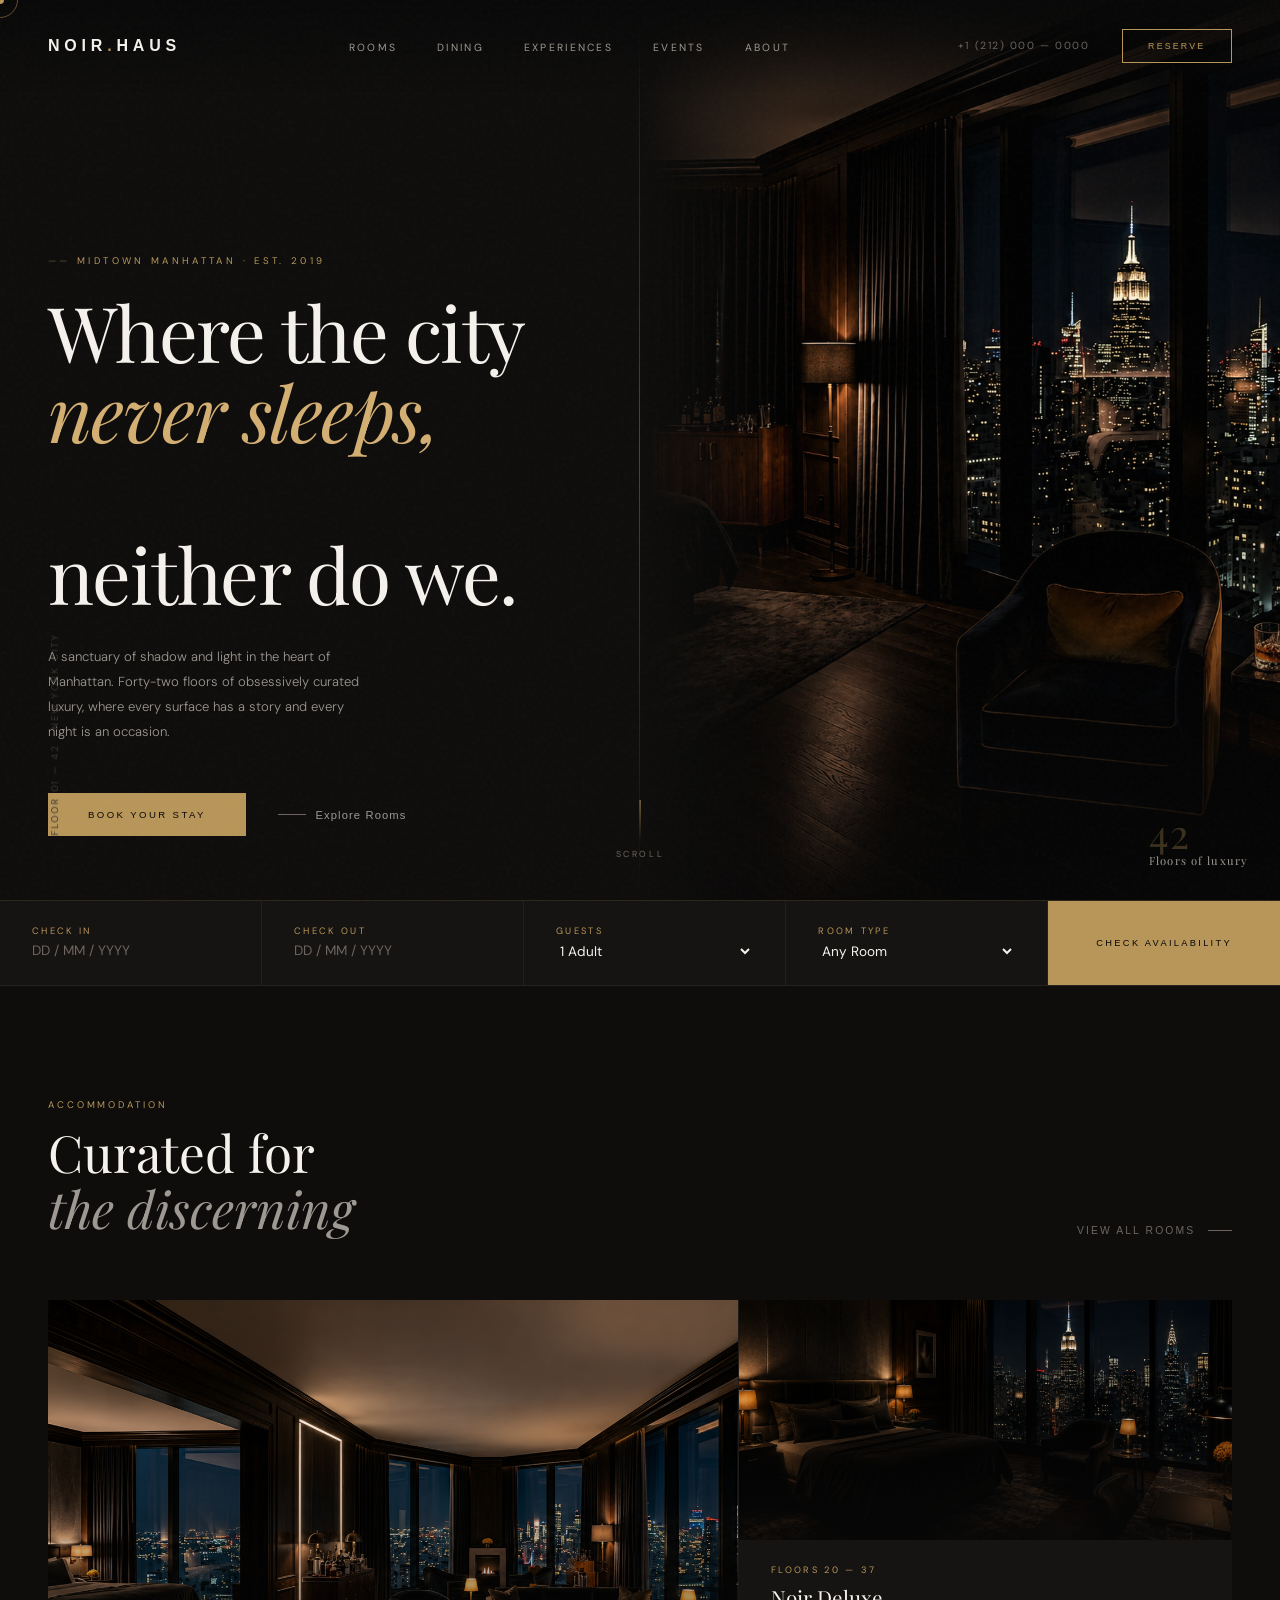
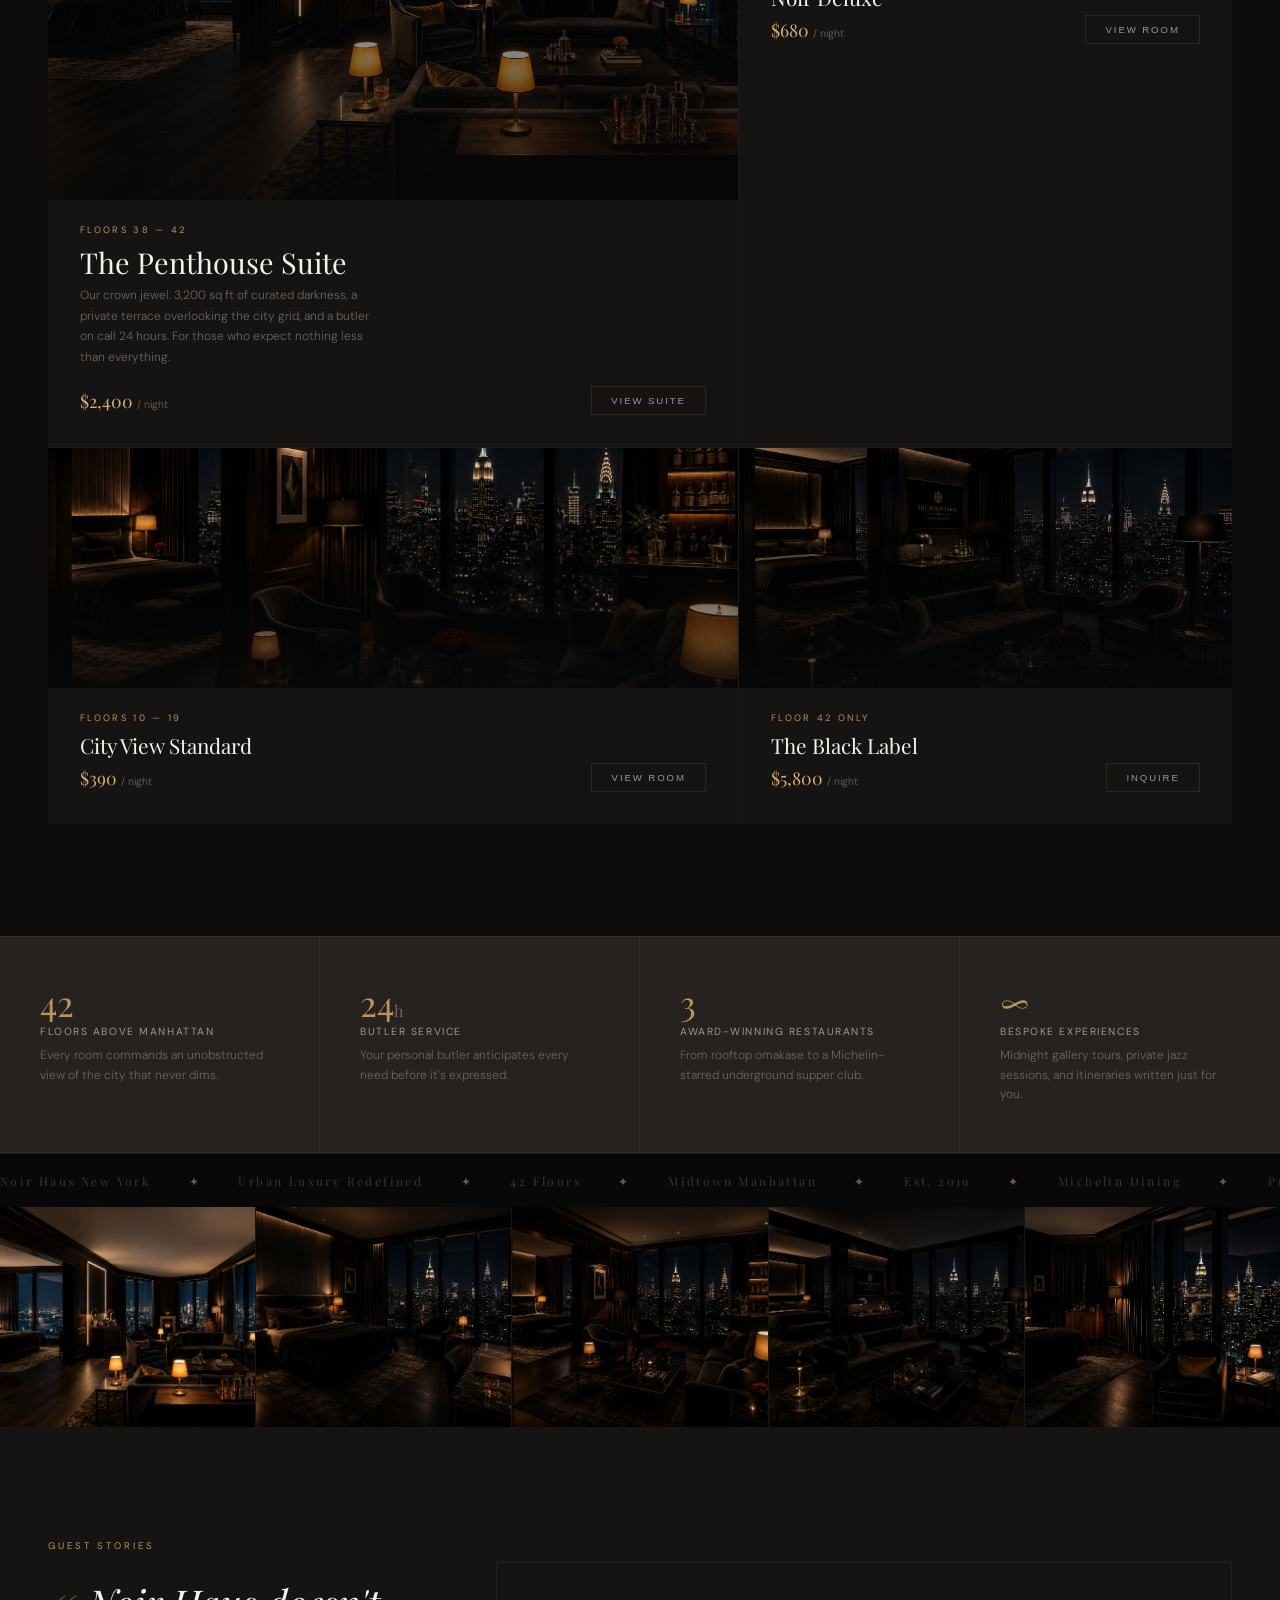
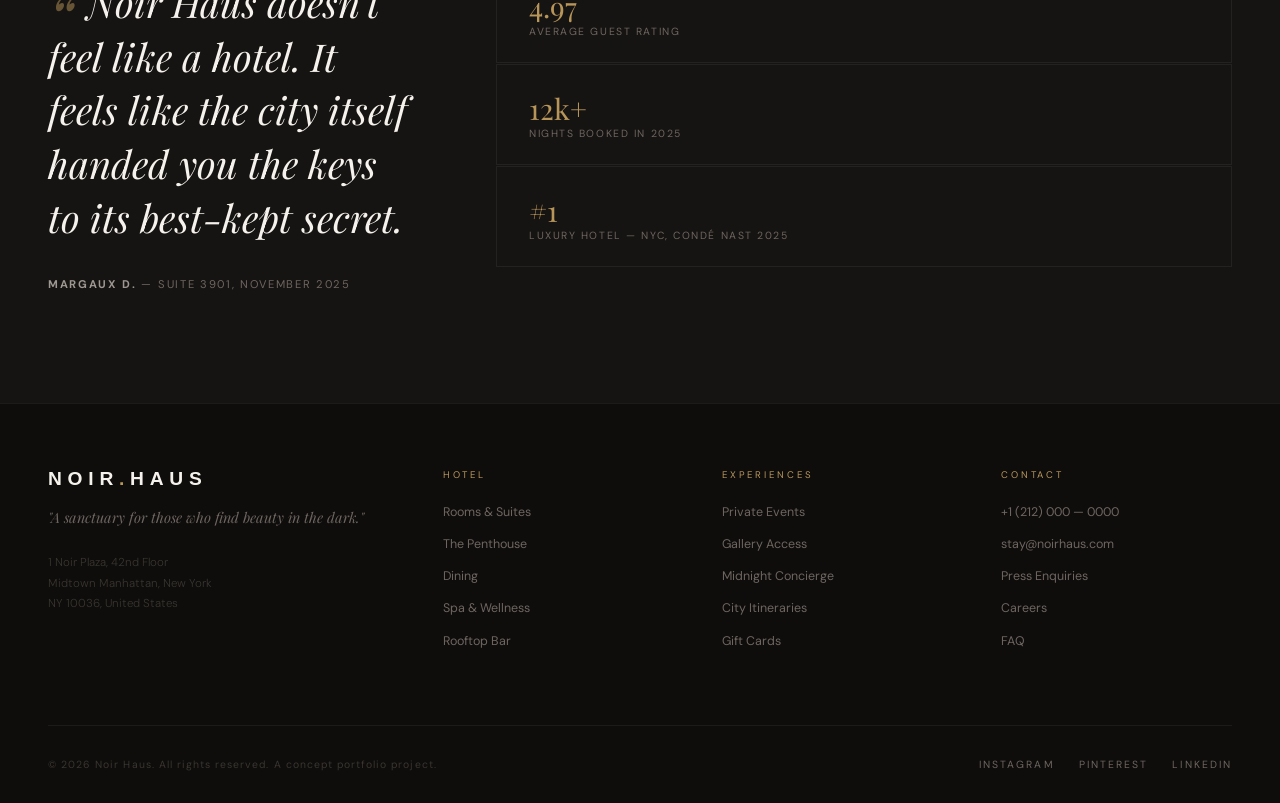
==== Web Development/NOIRHAUS/index.html @ 98dbae2d "Add files via upload" ====
<!DOCTYPE html>
<html lang="en">
<head>
  <meta charset="UTF-8">
  <meta name="viewport" content="width=device-width, initial-scale=1.0">
  <title>NOIRHAUS — Urban Luxury Hotel</title>
  <link rel="preconnect" href="https://fonts.googleapis.com">
  <link href="https://fonts.googleapis.com/css2?family=Playfair+Display:ital,wght@0,400;0,500;1,400;1,500&family=Syncopate:wght@400;700&family=DM+Sans:wght@300;400&display=swap" rel="stylesheet">
  <link rel="stylesheet" href="style.css">
</head>
<body>

  <div class="cursor" id="cursor"></div>
  <div class="cursor-ring" id="cursorRing"></div>

  <!-- NAV -->
  <nav>
    <a class="nav-logo" href="#">NOIR<span>.</span>HAUS</a>
    <ul class="nav-links">
      <li><a href="#">Rooms</a></li>
      <li><a href="#">Dining</a></li>
      <li><a href="#">Experiences</a></li>
      <li><a href="#">Events</a></li>
      <li><a href="#">About</a></li>
    </ul>
    <div class="nav-actions">
      <span class="nav-tel">+1 (212) 000 — 0000</span>
      <button class="btn-reserve">Reserve</button>
      <button class="nav-hamburger" id="hamburger" aria-label="Open menu">
        <span></span><span></span><span></span>
      </button>
    </div>
  </nav>

  <!-- MOBILE MENU -->
  <div class="mobile-menu" id="mobileMenu">
    <a href="#" onclick="closeMobileMenu()">Rooms</a>
    <a href="#" onclick="closeMobileMenu()">Dining</a>
    <a href="#" onclick="closeMobileMenu()">Experiences</a>
    <a href="#" onclick="closeMobileMenu()">Events</a>
    <a href="#" onclick="closeMobileMenu()">About</a>
    <div class="mobile-menu-tel">+1 (212) 000 — 0000</div>
    <button class="mobile-menu-reserve">Reserve a Room</button>
  </div>

  <!-- HERO -->
  <section class="hero">
    <div class="hero-left">
      <div class="hero-tag">Midtown Manhattan · Est. 2019</div>
      <h1 class="hero-title">
        Where the city<br>
        <em>never sleeps,</em><br>
        neither do we.
      </h1>
      <p class="hero-desc">
        A sanctuary of shadow and light in the heart of Manhattan. Forty-two floors of obsessively curated luxury, where every surface has a story and every night is an occasion.
      </p>
      <div class="hero-ctas">
        <button class="btn-primary">Book Your Stay</button>
        <button class="btn-ghost">Explore Rooms</button>
      </div>
      <div class="floor-count">Floor 01 — 42 · New York City</div>
    </div>
    <div class="hero-right">
      <img src="HeroRightSide.png" class="hero-img" alt="Luxury suite with Manhattan city view at night">
      <div class="hero-right-overlay"></div>
      <div class="room-ticker">
        <strong>42</strong>
        Floors of luxury
      </div>
    </div>
    <div class="scroll-ind">
      <div class="scroll-line"></div>
      <span>Scroll</span>
    </div>
  </section>

  <!-- BOOKING BAR -->
  <div class="booking-bar">
    <div class="booking-inner">
      <div class="book-field">
        <label>Check In</label>
        <input type="text" placeholder="DD / MM / YYYY">
      </div>
      <div class="book-field">
        <label>Check Out</label>
        <input type="text" placeholder="DD / MM / YYYY">
      </div>
      <div class="book-field">
        <label>Guests</label>
        <select>
          <option>1 Adult</option>
          <option>2 Adults</option>
          <option>2 Adults, 1 Child</option>
          <option>Suite Party</option>
        </select>
      </div>
      <div class="book-field">
        <label>Room Type</label>
        <select>
          <option>Any Room</option>
          <option>Noir Suite</option>
          <option>Penthouse</option>
          <option>City View Deluxe</option>
        </select>
      </div>
      <button class="book-submit">Check Availability</button>
    </div>
  </div>

  <!-- ROOMS -->
  <section class="rooms">
    <div class="section-header" id="roomsHeader">
      <div>
        <div class="section-eyebrow">Accommodation</div>
        <h2 class="section-title">Curated for<br><em>the discerning</em></h2>
      </div>
      <button class="section-link">View All Rooms</button>
    </div>
    <div class="rooms-grid">
      <div class="room-card" id="card0">
        <div class="room-canvas-wrap">
          <img src="The Penthouse Suite.png" alt="The Penthouse Suite" class="room-img">
          <canvas id="roomCanvas0"></canvas>
          <div class="room-overlay"></div>
        </div>
        <div class="room-info">
          <div class="room-floor">Floors 38 — 42</div>
          <div class="room-name">The Penthouse Suite</div>
          <div class="room-desc">Our crown jewel. 3,200 sq ft of curated darkness, a private terrace overlooking the city grid, and a butler on call 24 hours. For those who expect nothing less than everything.</div>
          <div class="room-bottom">
            <div class="room-price">$2,400 <span>/ night</span></div>
            <button class="room-btn">View Suite</button>
          </div>
        </div>
      </div>
      <div class="room-card" id="card1">
        <div class="room-canvas-wrap">
          <img src="Noir Deluxe.png" alt="Noir Deluxe" class="room-img">
          <canvas id="roomCanvas1"></canvas>
          <div class="room-overlay"></div>
        </div>
        <div class="room-info">
          <div class="room-floor">Floors 20 — 37</div>
          <div class="room-name">Noir Deluxe</div>
          <div class="room-bottom">
            <div class="room-price">$680 <span>/ night</span></div>
            <button class="room-btn">View Room</button>
          </div>
        </div>
      </div>
      <div class="room-card" id="card2">
        <div class="room-canvas-wrap">
          <img src="City View Standard.png" alt="City View Standard" class="room-img">
          <canvas id="roomCanvas2"></canvas>
          <div class="room-overlay"></div>
        </div>
        <div class="room-info">
          <div class="room-floor">Floors 10 — 19</div>
          <div class="room-name">City View Standard</div>
          <div class="room-bottom">
            <div class="room-price">$390 <span>/ night</span></div>
            <button class="room-btn">View Room</button>
          </div>
        </div>
      </div>
      <div class="room-card" id="card3">
        <div class="room-canvas-wrap">
          <img src="The Black Label.png" alt="The Black Label" class="room-img">
          <canvas id="roomCanvas3"></canvas>
          <div class="room-overlay"></div>
        </div>
        <div class="room-info">
          <div class="room-floor">Floor 42 only</div>
          <div class="room-name">The Black Label</div>
          <div class="room-bottom">
            <div class="room-price">$5,800 <span>/ night</span></div>
            <button class="room-btn">Inquire</button>
          </div>
        </div>
      </div>
    </div>
  </section>

  <!-- EXPERIENCE STRIP -->
  <div class="exp-strip">
    <div class="exp-item">
      <div class="exp-num">42</div>
      <div class="exp-label">Floors Above Manhattan</div>
      <div class="exp-desc">Every room commands an unobstructed view of the city that never dims.</div>
    </div>
    <div class="exp-item">
      <div class="exp-num">24<span style="font-size:1rem;color:var(--mid)">h</span></div>
      <div class="exp-label">Butler Service</div>
      <div class="exp-desc">Your personal butler anticipates every need before it's expressed.</div>
    </div>
    <div class="exp-item">
      <div class="exp-num">3</div>
      <div class="exp-label">Award-Winning Restaurants</div>
      <div class="exp-desc">From rooftop omakase to a Michelin-starred underground supper club.</div>
    </div>
    <div class="exp-item">
      <div class="exp-num">∞</div>
      <div class="exp-label">Bespoke Experiences</div>
      <div class="exp-desc">Midnight gallery tours, private jazz sessions, and itineraries written just for you.</div>
    </div>
  </div>

  <!-- MARQUEE -->
  <div class="marquee">
    <div class="marquee-inner">
      Noir Haus New York <span class="sep">✦</span> Urban Luxury Redefined <span class="sep">✦</span> 42 Floors <span class="sep">✦</span> Midtown Manhattan <span class="sep">✦</span> Est. 2019 <span class="sep">✦</span> Michelin Dining <span class="sep">✦</span> Private Events <span class="sep">✦</span> Butler Service <span class="sep">✦</span>&nbsp;
      Noir Haus New York <span class="sep">✦</span> Urban Luxury Redefined <span class="sep">✦</span> 42 Floors <span class="sep">✦</span> Midtown Manhattan <span class="sep">✦</span> Est. 2019 <span class="sep">✦</span> Michelin Dining <span class="sep">✦</span> Private Events <span class="sep">✦</span> Butler Service <span class="sep">✦</span>&nbsp;
    </div>
  </div>

  <!-- GALLERY STRIP -->
  <div class="gallery-strip">
    <div class="gallery-cell"><img src="The Penthouse Suite.png" alt="The Penthouse Suite" class="gallery-img"></div>
    <div class="gallery-cell"><img src="Noir Deluxe.png" alt="Noir Deluxe" class="gallery-img"></div>
    <div class="gallery-cell"><img src="City View Standard.png" alt="City View Standard" class="gallery-img"></div>
    <div class="gallery-cell"><img src="The Black Label.png" alt="The Black Label" class="gallery-img"></div>
    <div class="gallery-cell"><img src="HeroRightSide.png" alt="Hero right-side view" class="gallery-img"></div>
  </div>

  <!-- TESTIMONIAL -->
  <section class="testimonial">
    <div class="test-left">
      <div class="test-eyebrow">Guest Stories</div>
      <blockquote class="test-quote">
        Noir Haus doesn't feel like a hotel. It feels like the city itself handed you the keys to its best-kept secret.
      </blockquote>
      <div class="test-attr"><strong>Margaux D.</strong> — Suite 3901, November 2025</div>
    </div>
    <div class="test-divider">
      <div class="test-d-item">
        <div class="test-d-num">4.97</div>
        <div class="test-d-label">Average Guest Rating</div>
      </div>
      <div class="test-d-item">
        <div class="test-d-num">12k+</div>
        <div class="test-d-label">Nights Booked in 2025</div>
      </div>
      <div class="test-d-item">
        <div class="test-d-num">#1</div>
        <div class="test-d-label">Luxury Hotel — NYC, Condé Nast 2025</div>
      </div>
    </div>
  </section>

  <!-- FOOTER -->
  <footer>
    <div class="foot-top">
      <div>
        <div class="foot-brand-logo">NOIR<span>.</span>HAUS</div>
        <div class="foot-tagline">"A sanctuary for those who find beauty in the dark."</div>
        <div class="foot-address">
          1 Noir Plaza, 42nd Floor<br>
          Midtown Manhattan, New York<br>
          NY 10036, United States
        </div>
      </div>
      <div class="foot-col">
        <div class="foot-col-title">Hotel</div>
        <ul>
          <li><a href="#">Rooms & Suites</a></li>
          <li><a href="#">The Penthouse</a></li>
          <li><a href="#">Dining</a></li>
          <li><a href="#">Spa & Wellness</a></li>
          <li><a href="#">Rooftop Bar</a></li>
        </ul>
      </div>
      <div class="foot-col">
        <div class="foot-col-title">Experiences</div>
        <ul>
          <li><a href="#">Private Events</a></li>
          <li><a href="#">Gallery Access</a></li>
          <li><a href="#">Midnight Concierge</a></li>
          <li><a href="#">City Itineraries</a></li>
          <li><a href="#">Gift Cards</a></li>
        </ul>
      </div>
      <div class="foot-col">
        <div class="foot-col-title">Contact</div>
        <ul>
          <li><a href="#">+1 (212) 000 — 0000</a></li>
          <li><a href="#">stay@noirhaus.com</a></li>
          <li><a href="#">Press Enquiries</a></li>
          <li><a href="#">Careers</a></li>
          <li><a href="#">FAQ</a></li>
        </ul>
      </div>
    </div>
    <div class="foot-bottom">
      <div class="foot-copy">© 2026 Noir Haus. All rights reserved. A concept portfolio project.</div>
      <div class="foot-socials">
        <a href="#">Instagram</a>
        <a href="#">Pinterest</a>
        <a href="#">LinkedIn</a>
      </div>
    </div>
  </footer>

  <script src="script.js"></script>
---- Web Development/NOIRHAUS/style.css ----
*, *::before, *::after { margin: 0; padding: 0; box-sizing: border-box; }

:root {
  --black:   #080808;
  --void:    #0E0D0C;
  --carbon:  #161412;
  --ash:     #252220;
  --smoke:   #3A3530;
  --mid:     #6E6560;
  --muted:   #9E9892;
  --cream:   #E8E2D9;
  --white:   #F5F1EC;
  --gold:    #B8965A;
  --gold-lt: #D4AF72;
  --red:     #8B2E2E;
  --border:  rgba(184,150,90,0.15);
  --border2: rgba(255,255,255,0.06);
}

html { scroll-behavior: smooth; }

body {
  font-family: 'DM Sans', sans-serif;
  background: var(--black);
  color: var(--cream);
  overflow-x: hidden;
  cursor: none;
}

/* CUSTOM CURSOR */
.cursor {
  position: fixed;
  width: 8px; height: 8px;
  background: var(--gold);
  border-radius: 50%;
  pointer-events: none;
  z-index: 9999;
  transform: translate(-50%, -50%);
  transition: transform 0.1s, width 0.3s, height 0.3s, background 0.3s;
}
.cursor-ring {
  position: fixed;
  width: 36px; height: 36px;
  border: 1px solid rgba(184,150,90,0.5);
  border-radius: 50%;
  pointer-events: none;
  z-index: 9998;
  transform: translate(-50%, -50%);
  transition: transform 0.18s ease, width 0.3s, height 0.3s, opacity 0.3s;
}
body:hover .cursor-ring { opacity: 1; }

/* GRAIN OVERLAY */
body::before {
  content: '';
  position: fixed;
  inset: 0;
  background-image: url("data:image/svg+xml,%3Csvg viewBox='0 0 256 256' xmlns='http://www.w3.org/2000/svg'%3E%3Cfilter id='noise'%3E%3CfeTurbulence type='fractalNoise' baseFrequency='0.9' numOctaves='4' stitchTiles='stitch'/%3E%3C/filter%3E%3Crect width='100%25' height='100%25' filter='url(%23noise)' opacity='0.04'/%3E%3C/svg%3E");
  pointer-events: none;
  z-index: 9990;
  opacity: 0.6;
}

/* NAV */
nav {
  position: fixed; top: 0; left: 0; right: 0;
  z-index: 500;
  display: flex;
  justify-content: space-between;
  align-items: center;
  padding: 1.8rem 3rem;
  mix-blend-mode: normal;
}
nav::before {
  content: '';
  position: absolute;
  inset: 0;
  background: linear-gradient(to bottom, rgba(8,8,8,0.9) 0%, rgba(8,8,8,0) 100%);
  pointer-events: none;
}
.nav-logo {
  font-family: 'Syncopate', sans-serif;
  font-size: 1rem;
  font-weight: 700;
  letter-spacing: 0.3em;
  color: var(--white);
  text-decoration: none;
  position: relative;
}
.nav-logo span { color: var(--gold); }
.nav-links {
  display: flex;
  gap: 2.5rem;
  list-style: none;
  position: relative;
}
.nav-links a {
  font-size: 0.65rem;
  letter-spacing: 0.22em;
  text-transform: uppercase;
  color: var(--muted);
  text-decoration: none;
  transition: color 0.3s;
  position: relative;
}
.nav-links a::after {
  content: '';
  position: absolute;
  bottom: -3px; left: 0;
  width: 0; height: 1px;
  background: var(--gold);
  transition: width 0.3s;
}
.nav-links a:hover { color: var(--white); }
.nav-links a:hover::after { width: 100%; }
.nav-actions {
  display: flex;
  align-items: center;
  gap: 2rem;
  position: relative;
}
.nav-tel {
  font-size: 0.65rem;
  letter-spacing: 0.15em;
  color: var(--mid);
}
.btn-reserve {
  font-family: 'Syncopate', sans-serif;
  font-size: 0.55rem;
  letter-spacing: 0.25em;
  text-transform: uppercase;
  padding: 0.7rem 1.6rem;
  background: transparent;
  border: 1px solid var(--gold);
  color: var(--gold);
  cursor: none;
  transition: background 0.3s, color 0.3s;
}
.btn-reserve:hover { background: var(--gold); color: var(--black); }

/* HERO */
.hero {
  position: relative;
  height: 100vh;
  min-height: 700px;
  display: grid;
  grid-template-columns: 1fr 1fr;
  overflow: hidden;
}

.hero-left {
  position: relative;
  display: flex;
  flex-direction: column;
  justify-content: flex-end;
  padding: 5rem 3rem 4rem;
  z-index: 2;
  background: var(--void);
}
.hero-left::after {
  content: '';
  position: absolute;
  top: 0; right: 0;
  width: 1px; height: 100%;
  background: linear-gradient(to bottom, transparent, var(--gold), transparent);
  opacity: 0.4;
}

.hero-tag {
  font-size: 0.6rem;
  letter-spacing: 0.35em;
  text-transform: uppercase;
  color: var(--gold);
  margin-bottom: 1.5rem;
  opacity: 0;
  animation: fadeUp 0.8s 0.5s forwards;
}
.hero-tag::before {
  content: '—— ';
  opacity: 0.5;
}

.hero-title {
  font-family: 'Playfair Display', serif;
  font-size: clamp(3.5rem, 6vw, 5.5rem);
  font-weight: 400;
  line-height: 1.05;
  letter-spacing: -0.02em;
  color: var(--white);
  margin-bottom: 2rem;
  opacity: 0;
  animation: fadeUp 0.9s 0.7s forwards;
}
.hero-title em {
  font-style: italic;
  color: var(--gold-lt);
  display: block;
}

.hero-desc {
  font-size: 0.82rem;
  font-weight: 300;
  color: var(--muted);
  line-height: 1.9;
  max-width: 320px;
  margin-bottom: 3rem;
  opacity: 0;
  animation: fadeUp 0.8s 0.9s forwards;
}

.hero-ctas {
  display: flex;
  align-items: center;
  gap: 2rem;
  opacity: 0;
  animation: fadeUp 0.8s 1.1s forwards;
}
.btn-primary {
  font-family: 'Syncopate', sans-serif;
  font-size: 0.6rem;
  letter-spacing: 0.25em;
  text-transform: uppercase;
  padding: 1rem 2.5rem;
  background: var(--gold);
  color: var(--black);
  border: none;
  cursor: none;
  transition: background 0.3s, transform 0.2s;
}
.btn-primary:hover { background: var(--gold-lt); }
.btn-ghost {
  font-size: 0.7rem;
  color: var(--muted);
  letter-spacing: 0.1em;
  cursor: none;
  display: flex;
  align-items: center;
  gap: 0.6rem;
  transition: color 0.3s;
  background: none;
  border: none;
}
.btn-ghost::before {
  content: '';
  width: 28px; height: 1px;
  background: var(--mid);
  transition: width 0.3s, background 0.3s;
}
.btn-ghost:hover { color: var(--white); }
.btn-ghost:hover::before { width: 40px; background: var(--gold); }

/* FLOOR COUNTER */
.floor-count {
  position: absolute;
  bottom: 4rem; left: 3rem;
  writing-mode: vertical-rl;
  text-orientation: mixed;
  transform: rotate(180deg);
  font-size: 0.6rem;
  letter-spacing: 0.2em;
  text-transform: uppercase;
  color: var(--smoke);
  opacity: 0;
  animation: fadeIn 1s 1.5s forwards;
}

/* HERO RIGHT — IMAGE */
.hero-right {
  position: relative;
  overflow: hidden;
}
.hero-img {
  width: 100%;
  height: 100%;
  display: block;
  object-fit: cover;
  object-position: center center;
  animation: kenBurns 18s ease-in-out infinite alternate;
  will-change: transform;
}
@keyframes kenBurns {
  0%   { transform: scale(1)    translate(0, 0); }
  100% { transform: scale(1.06) translate(-1%, 1%); }
}
.hero-right-overlay {
  position: absolute;
  inset: 0;
  background:
    linear-gradient(to right,  var(--void) 0%, transparent 25%),
    linear-gradient(to top,    rgba(8,8,8,0.75) 0%, transparent 45%),
    linear-gradient(to bottom, rgba(8,8,8,0.5)  0%, transparent 25%);
  pointer-events: none;
}

/* ROOM NUMBER TICKER */
.room-ticker {
  position: absolute;
  bottom: 2rem; right: 2rem;
  font-family: 'Playfair Display', serif;
  font-size: 0.7rem;
  color: var(--muted);
  letter-spacing: 0.1em;
  opacity: 0;
  animation: fadeIn 1s 1.8s forwards;
}
.room-ticker strong {
  font-size: 2.5rem;
  font-weight: 400;
  color: rgba(184,150,90,0.3);
  display: block;
  line-height: 1;
}

/* SCROLL INDICATOR */
.scroll-ind {
  position: absolute;
  bottom: 2.5rem;
  left: 50%;
  transform: translateX(-50%);
  display: flex;
  flex-direction: column;
  align-items: center;
  gap: 0.5rem;
  opacity: 0;
  animation: fadeIn 1s 2s forwards;
  z-index: 10;
}
.scroll-ind span {
  font-size: 0.55rem;
  letter-spacing: 0.3em;
  text-transform: uppercase;
  color: var(--mid);
}
.scroll-line {
  width: 1px; height: 40px;
  background: linear-gradient(to bottom, var(--gold), transparent);
  animation: scrollPulse 2s ease-in-out infinite;
}
@keyframes scrollPulse {
  0%, 100% { opacity: 0.3; transform: scaleY(1); }
  50% { opacity: 1; transform: scaleY(1.2); }
}

/* BOOKING BAR */
.booking-bar {
  background: var(--carbon);
  border-top: 1px solid var(--border);
  border-bottom: 1px solid var(--border2);
  padding: 0;
  position: relative;
  z-index: 10;
}
.booking-inner {
  display: grid;
  grid-template-columns: 1fr 1fr 1fr 1fr auto;
  align-items: stretch;
}
.book-field {
  padding: 1.5rem 2rem;
  border-right: 1px solid var(--border2);
  display: flex;
  flex-direction: column;
  gap: 0.3rem;
  cursor: none;
  transition: background 0.3s;
}
.book-field:hover { background: var(--ash); }
.book-field label {
  font-size: 0.58rem;
  letter-spacing: 0.25em;
  text-transform: uppercase;
  color: var(--gold);
}
.book-field input, .book-field select {
  font-family: 'DM Sans', sans-serif;
  font-size: 0.85rem;
  color: var(--white);
  background: transparent;
  border: none;
  outline: none;
  cursor: none;
  width: 100%;
}
.book-field input::placeholder { color: var(--mid); }
.book-field select option { background: var(--carbon); color: var(--white); }
.book-submit {
  font-family: 'Syncopate', sans-serif;
  font-size: 0.58rem;
  letter-spacing: 0.25em;
  text-transform: uppercase;
  padding: 0 3rem;
  background: var(--gold);
  color: var(--black);
  border: none;
  cursor: none;
  transition: background 0.3s;
  white-space: nowrap;
}
.book-submit:hover { background: var(--gold-lt); }

/* ROOMS SECTION */
.rooms {
  padding: 7rem 3rem;
  background: var(--void);
}
.section-header {
  display: flex;
  justify-content: space-between;
  align-items: flex-end;
  margin-bottom: 4rem;
  opacity: 0;
  animation: fadeUp 0.8s forwards;
  animation-play-state: paused;
}
.section-header.visible { animation-play-state: running; }
.section-eyebrow {
  font-size: 0.6rem;
  letter-spacing: 0.3em;
  text-transform: uppercase;
  color: var(--gold);
  margin-bottom: 0.8rem;
}
.section-title {
  font-family: 'Playfair Display', serif;
  font-size: clamp(2rem, 4vw, 3.2rem);
  font-weight: 400;
  color: var(--white);
  line-height: 1.1;
}
.section-title em { font-style: italic; color: var(--muted); }
.section-link {
  font-size: 0.65rem;
  letter-spacing: 0.2em;
  text-transform: uppercase;
  color: var(--mid);
  cursor: none;
  display: flex;
  align-items: center;
  gap: 0.8rem;
  transition: color 0.3s;
  background: none;
  border: none;
}
.section-link::after {
  content: '';
  display: inline-block;
  width: 24px; height: 1px;
  background: var(--mid);
  transition: width 0.3s, background 0.3s;
}
.section-link:hover { color: var(--gold); }
.section-link:hover::after { width: 40px; background: var(--gold); }

.rooms-grid {
  display: grid;
  grid-template-columns: 1.4fr 1fr;
  grid-template-rows: auto auto;
  gap: 1px;
  background: var(--border2);
}
.room-card {
  background: var(--carbon);
  position: relative;
  overflow: hidden;
  cursor: none;
  opacity: 0;
  transform: translateY(20px);
  transition: opacity 0.7s, transform 0.7s;
}
.room-card.visible { opacity: 1; transform: translateY(0); }
.room-card:nth-child(2) { transition-delay: 0.15s; }
.room-card:nth-child(3) { transition-delay: 0.1s; }
.room-card:nth-child(4) { transition-delay: 0.25s; }

.room-canvas-wrap {
  position: relative;
  overflow: hidden;
}
.room-card:first-child .room-canvas-wrap { height: 500px; }
.room-card:not(:first-child) .room-canvas-wrap { height: 240px; }
.room-canvas-wrap img {
  position: absolute;
  inset: 0;
  width: 100%;
  height: 100%;
  object-fit: cover;
  display: block;
}
.room-canvas-wrap canvas { display: none; width: 100%; height: 100%; transition: transform 0.8s ease; }
.room-card:hover .room-canvas-wrap canvas { transform: scale(1.06); }
.room-overlay {
  position: absolute;
  inset: 0;
  background: linear-gradient(to top, rgba(8,8,8,0.85) 0%, rgba(8,8,8,0.1) 60%, transparent 100%);
}
.room-info {
  padding: 1.5rem 2rem 2rem;
  position: relative;
}
.room-floor {
  font-size: 0.58rem;
  letter-spacing: 0.25em;
  text-transform: uppercase;
  color: var(--gold);
  margin-bottom: 0.4rem;
}
.room-name {
  font-family: 'Playfair Display', serif;
  font-size: 1.3rem;
  font-weight: 400;
  color: var(--white);
  margin-bottom: 0.3rem;
}
.room-card:first-child .room-name { font-size: 1.8rem; }
.room-desc {
  font-size: 0.75rem;
  color: var(--mid);
  line-height: 1.7;
  font-weight: 300;
  max-width: 300px;
  margin-bottom: 1.2rem;
}
.room-card:not(:first-child) .room-desc { display: none; }
.room-bottom {
  display: flex;
  justify-content: space-between;
  align-items: center;
}
.room-price {
  font-family: 'Playfair Display', serif;
  font-size: 1.1rem;
  color: var(--gold-lt);
}
.room-price span {
  font-family: 'DM Sans', sans-serif;
  font-size: 0.65rem;
  color: var(--mid);
  font-weight: 300;
}
.room-btn {
  font-size: 0.6rem;
  letter-spacing: 0.2em;
  text-transform: uppercase;
  color: var(--muted);
  border: 1px solid var(--border);
  padding: 0.5rem 1.2rem;
  background: transparent;
  cursor: none;
  transition: all 0.3s;
}
.room-btn:hover { border-color: var(--gold); color: var(--gold); }

/* EXPERIENCE STRIP */
.exp-strip {
  background: var(--ash);
  border-top: 1px solid var(--border2);
  border-bottom: 1px solid var(--border2);
  padding: 0;
  display: grid;
  grid-template-columns: repeat(4, 1fr);
}
.exp-item {
  padding: 3rem 2.5rem;
  border-right: 1px solid var(--border2);
  transition: background 0.3s;
}
.exp-item:last-child { border-right: none; }
.exp-item:hover { background: var(--carbon); }
.exp-icon {
  width: 32px; height: 32px;
  margin-bottom: 1.2rem;
}
.exp-icon canvas { width: 100%; height: 100%; }
.exp-num {
  font-family: 'Playfair Display', serif;
  font-size: 2.2rem;
  font-weight: 400;
  color: var(--gold);
  line-height: 1;
  margin-bottom: 0.3rem;
}
.exp-label {
  font-size: 0.65rem;
  letter-spacing: 0.15em;
  text-transform: uppercase;
  color: var(--muted);
  margin-bottom: 0.5rem;
}
.exp-desc {
  font-size: 0.75rem;
  color: var(--mid);
  font-weight: 300;
  line-height: 1.6;
}

/* MARQUEE */
.marquee {
  background: var(--black);
  border-top: 1px solid var(--border2);
  padding: 1rem 0;
  overflow: hidden;
  white-space: nowrap;
}
.marquee-inner {
  display: inline-block;
  animation: marqueeScroll 30s linear infinite;
  font-family: 'Playfair Display', serif;
  font-size: 0.75rem;
  letter-spacing: 0.2em;
  color: var(--smoke);
}
.marquee-inner .sep { color: var(--gold); margin: 0 2rem; opacity: 0.6; }
@keyframes marqueeScroll { from { transform: translateX(0); } to { transform: translateX(-50%); } }

/* GALLERY STRIP */
.gallery-strip {
  display: grid;
  grid-template-columns: repeat(5, 1fr);
  gap: 1px;
  background: var(--border2);
  height: 220px;
}
.gallery-cell {
  overflow: hidden;
  position: relative;
  cursor: none;
}
.gallery-cell img {
  width: 100%;
  height: 100%;
  object-fit: cover;
  display: block;
  transition: transform 0.8s ease;
}
.gallery-cell:hover img { transform: scale(1.1); }

/* TESTIMONIAL */
.testimonial {
  padding: 7rem 3rem;
  background: var(--carbon);
  display: grid;
  grid-template-columns: 1fr 2fr;
  gap: 5rem;
  align-items: center;
}
.test-left .test-eyebrow {
  font-size: 0.6rem;
  letter-spacing: 0.3em;
  text-transform: uppercase;
  color: var(--gold);
  margin-bottom: 1.5rem;
}
.test-quote {
  font-family: 'Playfair Display', serif;
  font-size: clamp(1.5rem, 3vw, 2.4rem);
  font-weight: 400;
  font-style: italic;
  color: var(--white);
  line-height: 1.4;
  margin-bottom: 2rem;
}
.test-quote::before { content: '\201C'; color: var(--gold); font-size: 4rem; line-height: 0; vertical-align: -1.5rem; margin-right: 0.2rem; opacity: 0.5; }
.test-attr {
  font-size: 0.7rem;
  letter-spacing: 0.15em;
  text-transform: uppercase;
  color: var(--mid);
}
.test-attr strong { color: var(--muted); }
.test-divider {
  display: flex;
  flex-direction: column;
  gap: 1px;
}
.test-d-item {
  padding: 1.5rem 2rem;
  border: 1px solid var(--border2);
  transition: border-color 0.3s, background 0.3s;
  cursor: none;
}
.test-d-item:hover { border-color: var(--border); background: var(--ash); }
.test-d-num {
  font-family: 'Playfair Display', serif;
  font-size: 1.8rem;
  color: var(--gold);
  font-weight: 400;
}
.test-d-label {
  font-size: 0.65rem;
  letter-spacing: 0.15em;
  text-transform: uppercase;
  color: var(--mid);
}

/* FOOTER */
footer {
  background: var(--void);
  border-top: 1px solid var(--border2);
  padding: 4rem 3rem 2rem;
}
.foot-top {
  display: grid;
  grid-template-columns: 1.5fr 1fr 1fr 1fr;
  gap: 3rem;
  margin-bottom: 4rem;
}
.foot-brand-logo {
  font-family: 'Syncopate', sans-serif;
  font-size: 1.2rem;
  font-weight: 700;
  letter-spacing: 0.3em;
  color: var(--white);
  margin-bottom: 1rem;
}
.foot-brand-logo span { color: var(--gold); }
.foot-tagline {
  font-family: 'Playfair Display', serif;
  font-style: italic;
  font-size: 0.9rem;
  color: var(--mid);
  line-height: 1.6;
  margin-bottom: 1.5rem;
}
.foot-address {
  font-size: 0.72rem;
  color: var(--smoke);
  line-height: 1.8;
  font-weight: 300;
}
.foot-col-title {
  font-size: 0.6rem;
  letter-spacing: 0.3em;
  text-transform: uppercase;
  color: var(--gold);
  margin-bottom: 1.2rem;
}
.foot-col ul { list-style: none; }
.foot-col ul li { margin-bottom: 0.7rem; }
.foot-col ul a {
  font-size: 0.78rem;
  color: var(--mid);
  text-decoration: none;
  transition: color 0.3s;
  cursor: none;
}
.foot-col ul a:hover { color: var(--cream); }
.foot-bottom {
  display: flex;
  justify-content: space-between;
  align-items: center;
  padding-top: 2rem;
  border-top: 1px solid var(--border2);
}
.foot-copy {
  font-size: 0.65rem;
  letter-spacing: 0.1em;
  color: var(--smoke);
}
.foot-socials {
  display: flex;
  gap: 1.5rem;
}
.foot-socials a {
  font-size: 0.65rem;
  letter-spacing: 0.2em;
  text-transform: uppercase;
  color: var(--mid);
  text-decoration: none;
  transition: color 0.3s;
  cursor: none;
}
.foot-socials a:hover { color: var(--gold); }

/* ANIMATIONS */
@keyframes fadeUp {
  from { opacity: 0; transform: translateY(20px); }
  to   { opacity: 1; transform: translateY(0); }
}
@keyframes fadeIn {
  from { opacity: 0; }
  to   { opacity: 1; }
}

/* HAMBURGER */
.nav-hamburger {
  display: none;
  flex-direction: column;
  gap: 5px;
  cursor: pointer;
  padding: 4px;
  background: none;
  border: none;
  z-index: 600;
  position: relative;
}
.nav-hamburger span {
  display: block;
  width: 22px;
  height: 1px;
  background: var(--muted);
  transition: transform 0.3s, opacity 0.3s, background 0.3s;
  transform-origin: center;
}
.nav-hamburger.open span:nth-child(1) { transform: translateY(6px) rotate(45deg); background: var(--gold); }
.nav-hamburger.open span:nth-child(2) { opacity: 0; }
.nav-hamburger.open span:nth-child(3) { transform: translateY(-6px) rotate(-45deg); background: var(--gold); }

/* MOBILE MENU DRAWER */
.mobile-menu {
  display: none;
  position: fixed;
  inset: 0;
  background: var(--void);
  z-index: 400;
  flex-direction: column;
  justify-content: center;
  align-items: center;
  gap: 2.5rem;
  opacity: 0;
  transform: translateY(-10px);
  transition: opacity 0.4s, transform 0.4s;
  pointer-events: none;
}
.mobile-menu.open {
  opacity: 1;
  transform: translateY(0);
  pointer-events: all;
}
.mobile-menu a {
  font-family: 'Playfair Display', serif;
  font-size: 2rem;
  font-weight: 400;
  color: var(--cream);
  text-decoration: none;
  letter-spacing: 0.05em;
  transition: color 0.3s;
}
.mobile-menu a:hover { color: var(--gold); }
.mobile-menu-tel {
  font-size: 0.7rem;
  letter-spacing: 0.2em;
  color: var(--mid);
  margin-top: 1rem;
}
.mobile-menu-reserve {
  font-family: 'Syncopate', sans-serif;
  font-size: 0.58rem;
  letter-spacing: 0.25em;
  text-transform: uppercase;
  padding: 0.9rem 2.5rem;
  background: transparent;
  border: 1px solid var(--gold);
  color: var(--gold);
  cursor: pointer;
  margin-top: 1rem;
  transition: background 0.3s, color 0.3s;
}
.mobile-menu-reserve:hover { background: var(--gold); color: var(--black); }

/* ── TABLET: 1024px ── */
@media (max-width: 1024px) {
  nav { padding: 1.4rem 2rem; }
  .nav-links { gap: 1.5rem; }
  .nav-links a { font-size: 0.6rem; }
  .nav-tel { display: none; }

  .hero { grid-template-columns: 1fr; height: auto; min-height: 100svh; position: relative; }
  .hero-left { padding: 8rem 2.5rem 5rem; min-height: 100svh; justify-content: center; gap: 2rem; background: transparent; z-index: 2; }
  .hero-right {
    display: block;
    position: absolute;
    inset: 0;
    z-index: 1;
  }
  .hero-right-overlay {
    background:
      rgba(8,8,8,0.62),
      linear-gradient(to top, rgba(8,8,8,0.85) 0%, transparent 60%);
  }
  .floor-count { display: none; }
  .scroll-ind { display: none; }

  .booking-inner {
    grid-template-columns: 1fr 1fr;
  }
  .book-submit {
    grid-column: 1 / -1;
    padding: 1.4rem;
    font-size: 0.65rem;
  }

  .rooms { padding: 5rem 2rem; }
  .rooms-grid { grid-template-columns: 1fr; gap: 1px; }
  .room-card:first-child .room-canvas-wrap { height: 420px; }
  .room-card:not(:first-child) .room-canvas-wrap { height: 260px; }
  .room-card:not(:first-child) .room-desc { display: none; }

  .exp-strip { grid-template-columns: 1fr 1fr; }
  .exp-item { border-bottom: 1px solid var(--border2); }

  .gallery-strip { grid-template-columns: repeat(3, 1fr); height: 180px; }
  .gallery-cell:nth-child(4),
  .gallery-cell:nth-child(5) { display: none; }

  .testimonial { grid-template-columns: 1fr; gap: 3rem; padding: 5rem 2rem; }
  .test-divider { flex-direction: row; flex-wrap: wrap; }
  .test-d-item { flex: 1; min-width: 140px; }

  .foot-top { grid-template-columns: 1fr 1fr; gap: 2.5rem; }
  .foot-col:nth-child(4) { display: none; }
}

/* ── MOBILE: 768px ── */
@media (max-width: 768px) {
  /* disable custom cursor on touch */
  body { cursor: auto; }
  .cursor, .cursor-ring { display: none; }
  .btn-primary, .btn-reserve, .btn-ghost,
  .room-btn, .book-submit, .section-link,
  .mobile-menu-reserve, .foot-socials a,
  .foot-col ul a { cursor: pointer; }

  nav { padding: 1.2rem 1.5rem; }
  .nav-links { display: none; }
  .nav-tel { display: none; }
  .btn-reserve { display: none; }
  .nav-hamburger { display: flex; }
  .mobile-menu { display: flex; }

  .hero-left { padding: 7rem 1.5rem 4rem; gap: 1.5rem; }
  .hero-left::after { display: none; }
  .hero-tag { font-size: 0.55rem; letter-spacing: 0.25em; }
  .hero-desc { font-size: 0.8rem; max-width: none; }
  .hero-ctas { flex-direction: column; align-items: flex-start; gap: 1.2rem; }
  .btn-primary { width: 100%; text-align: center; padding: 1rem 2rem; }

  .booking-bar { overflow-x: hidden; }
  .booking-inner { grid-template-columns: 1fr; }
  .book-field { padding: 1.2rem 1.5rem; border-right: none; border-bottom: 1px solid var(--border2); }
  .book-field:last-of-type { border-bottom: none; }
  .book-submit { grid-column: 1; padding: 1.3rem; font-size: 0.6rem; }

  .rooms { padding: 3.5rem 1.5rem; }
  .section-header { flex-direction: column; align-items: flex-start; gap: 1.2rem; margin-bottom: 2.5rem; }
  .room-card:first-child .room-canvas-wrap { height: 300px; }
  .room-card:not(:first-child) .room-canvas-wrap { height: 220px; }
  .room-info { padding: 1.2rem 1.5rem 1.5rem; }
  .room-name { font-size: 1.2rem; }
  .room-card:first-child .room-name { font-size: 1.5rem; }

  .exp-strip { grid-template-columns: 1fr 1fr; }
  .exp-item { padding: 2rem 1.5rem; }
  .exp-num { font-size: 1.8rem; }
  .exp-desc { display: none; }

  .marquee-inner { font-size: 0.65rem; animation-duration: 20s; }

  .gallery-strip { grid-template-columns: 1fr 1fr; height: 140px; }
  .gallery-cell:nth-child(3),
  .gallery-cell:nth-child(4),
  .gallery-cell:nth-child(5) { display: none; }

  .testimonial { padding: 3.5rem 1.5rem; gap: 2.5rem; }
  .test-quote { font-size: clamp(1.3rem, 5vw, 1.8rem); }
  .test-divider { flex-direction: column; gap: 1px; }
  .test-d-item { padding: 1.2rem 1.5rem; }

  footer { padding: 3rem 1.5rem 1.5rem; }
  .foot-top { grid-template-columns: 1fr; gap: 2rem; }
  .foot-col:nth-child(3),
  .foot-col:nth-child(4) { display: none; }
  .foot-bottom { flex-direction: column; gap: 1rem; text-align: center; }
  .foot-socials { justify-content: center; flex-wrap: wrap; gap: 1.2rem; }
}

/* ── SMALL MOBILE: 480px ── */
@media (max-width: 480px) {
  nav { padding: 1rem 1.2rem; }
  .nav-logo { font-size: 0.85rem; }

  .hero-left { padding: 6rem 1.2rem 3rem; }
  .hero-title { letter-spacing: -0.01em; }
  .hero-ctas { width: 100%; }

  .booking-inner { grid-template-columns: 1fr; }
  .book-field { padding: 1rem 1.2rem; }

  .rooms { padding: 3rem 1.2rem; }
  .room-card:first-child .room-canvas-wrap { height: 260px; }
  .room-card:not(:first-child) .room-canvas-wrap { height: 190px; }

  .exp-strip { grid-template-columns: 1fr; }
  .exp-item { border-right: none; }

  .gallery-strip { height: 120px; }

  .testimonial { padding: 3rem 1.2rem; }
  .test-quote::before { font-size: 3rem; vertical-align: -1.2rem; }

  footer { padding: 2.5rem 1.2rem 1.2rem; }
  .foot-brand-logo { font-size: 1rem; }
}

/* ── TOUCH: disable hover states ── */
@media (hover: none) {
  .gallery-cell:hover canvas { transform: none; }
  .room-card:hover .room-canvas-wrap canvas { transform: none; }
  .btn-ghost::before { width: 28px; }
}
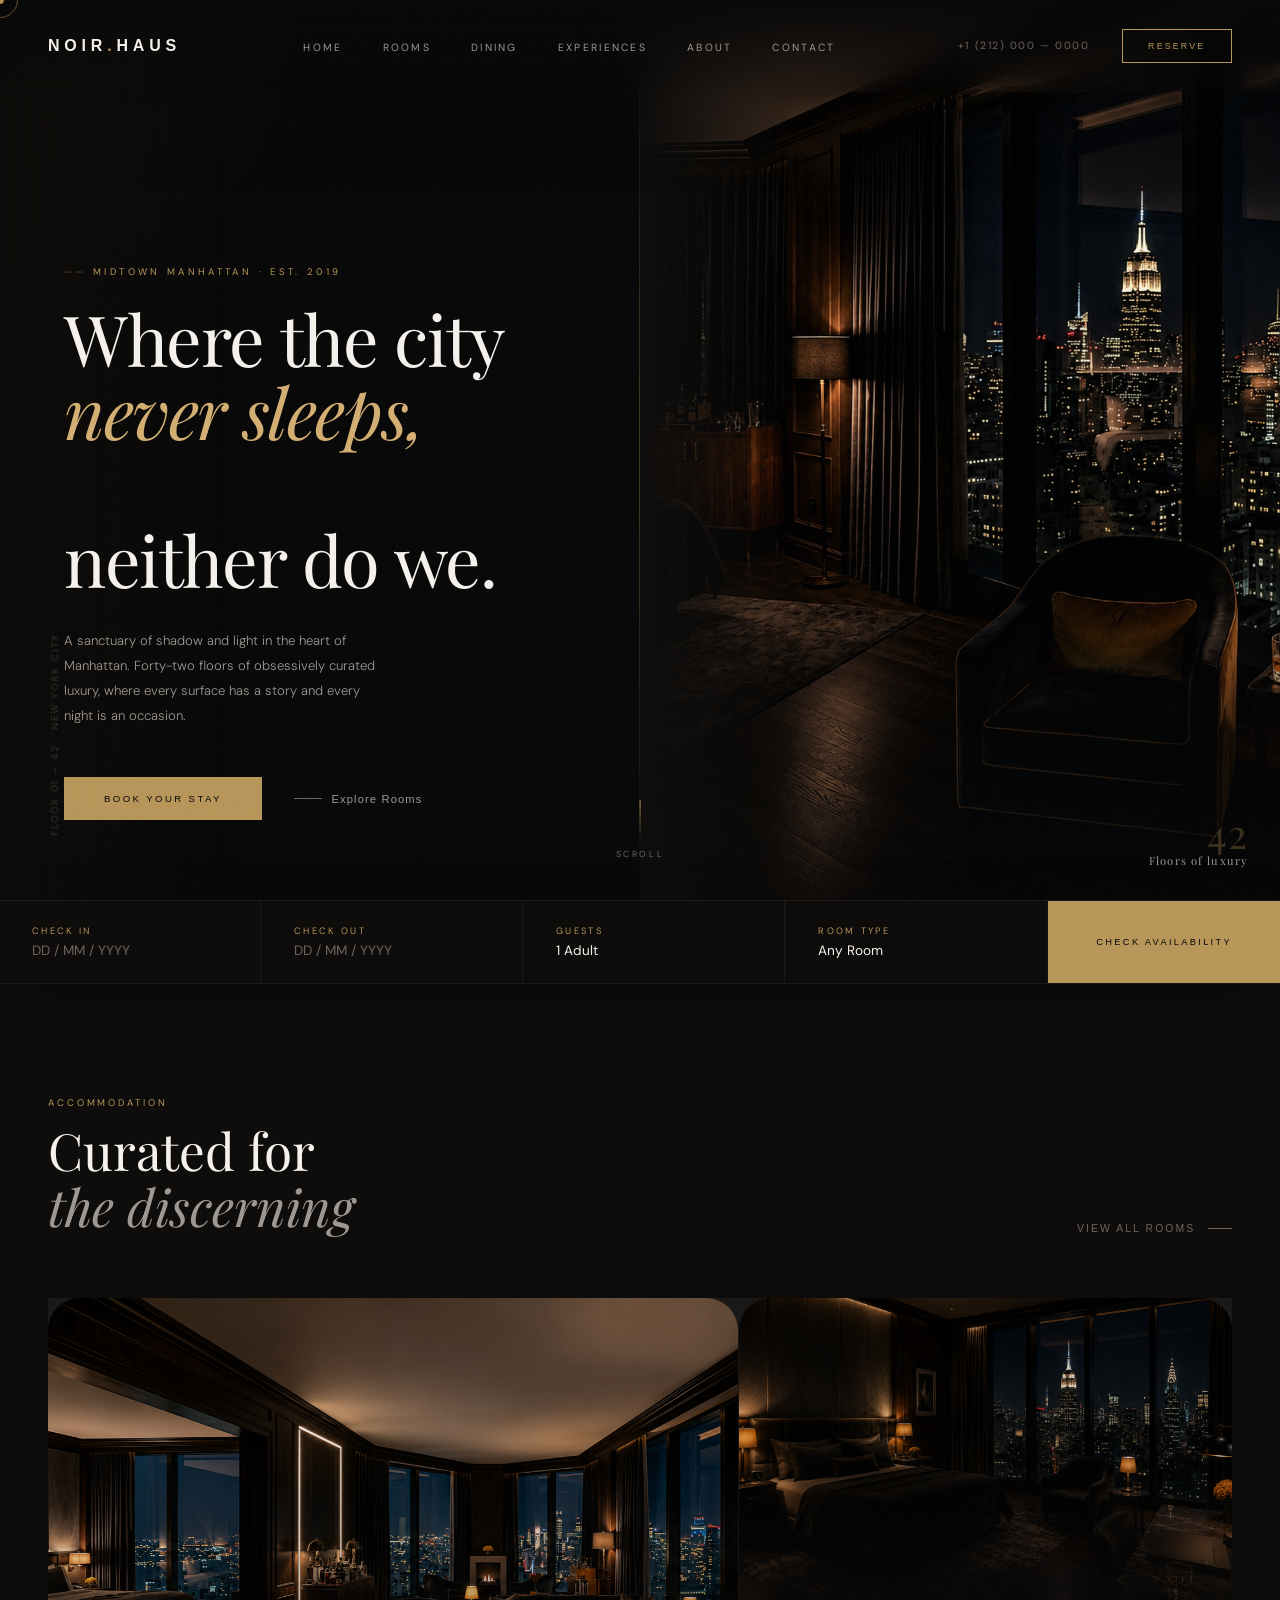
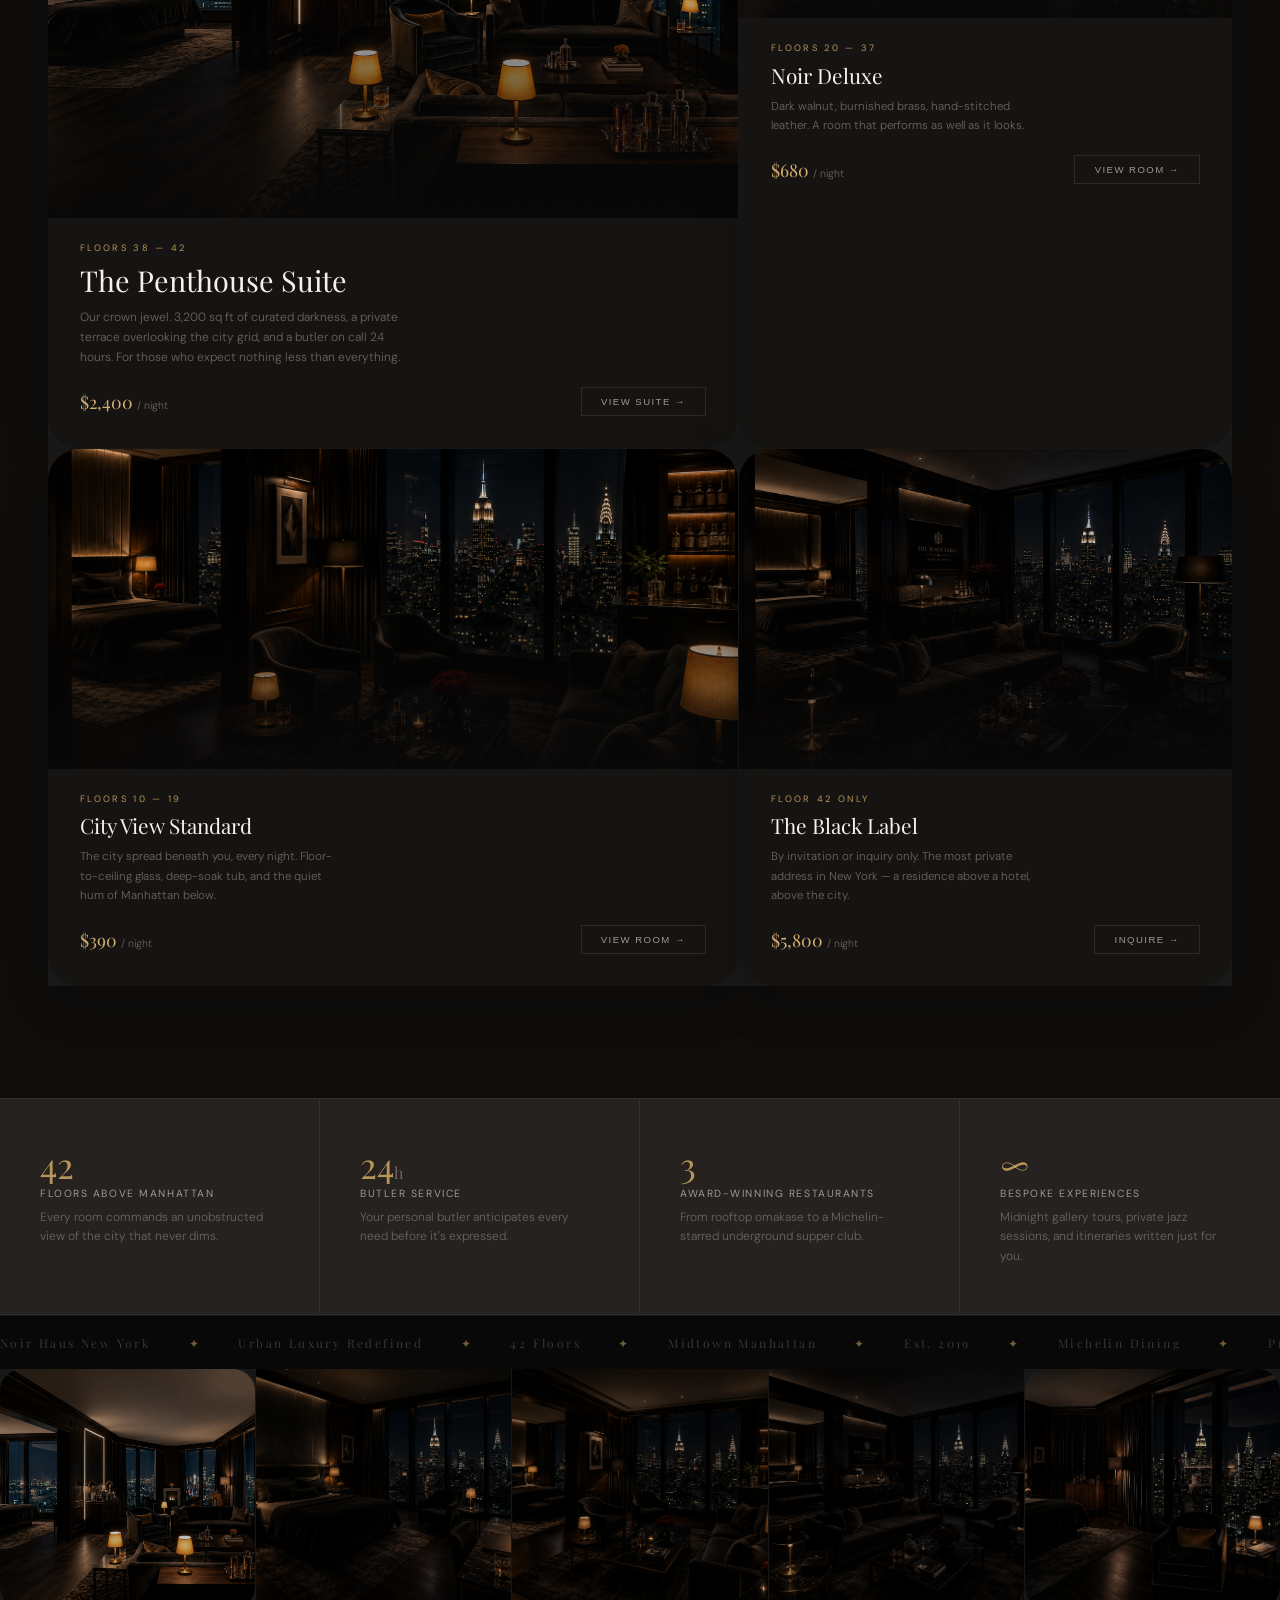
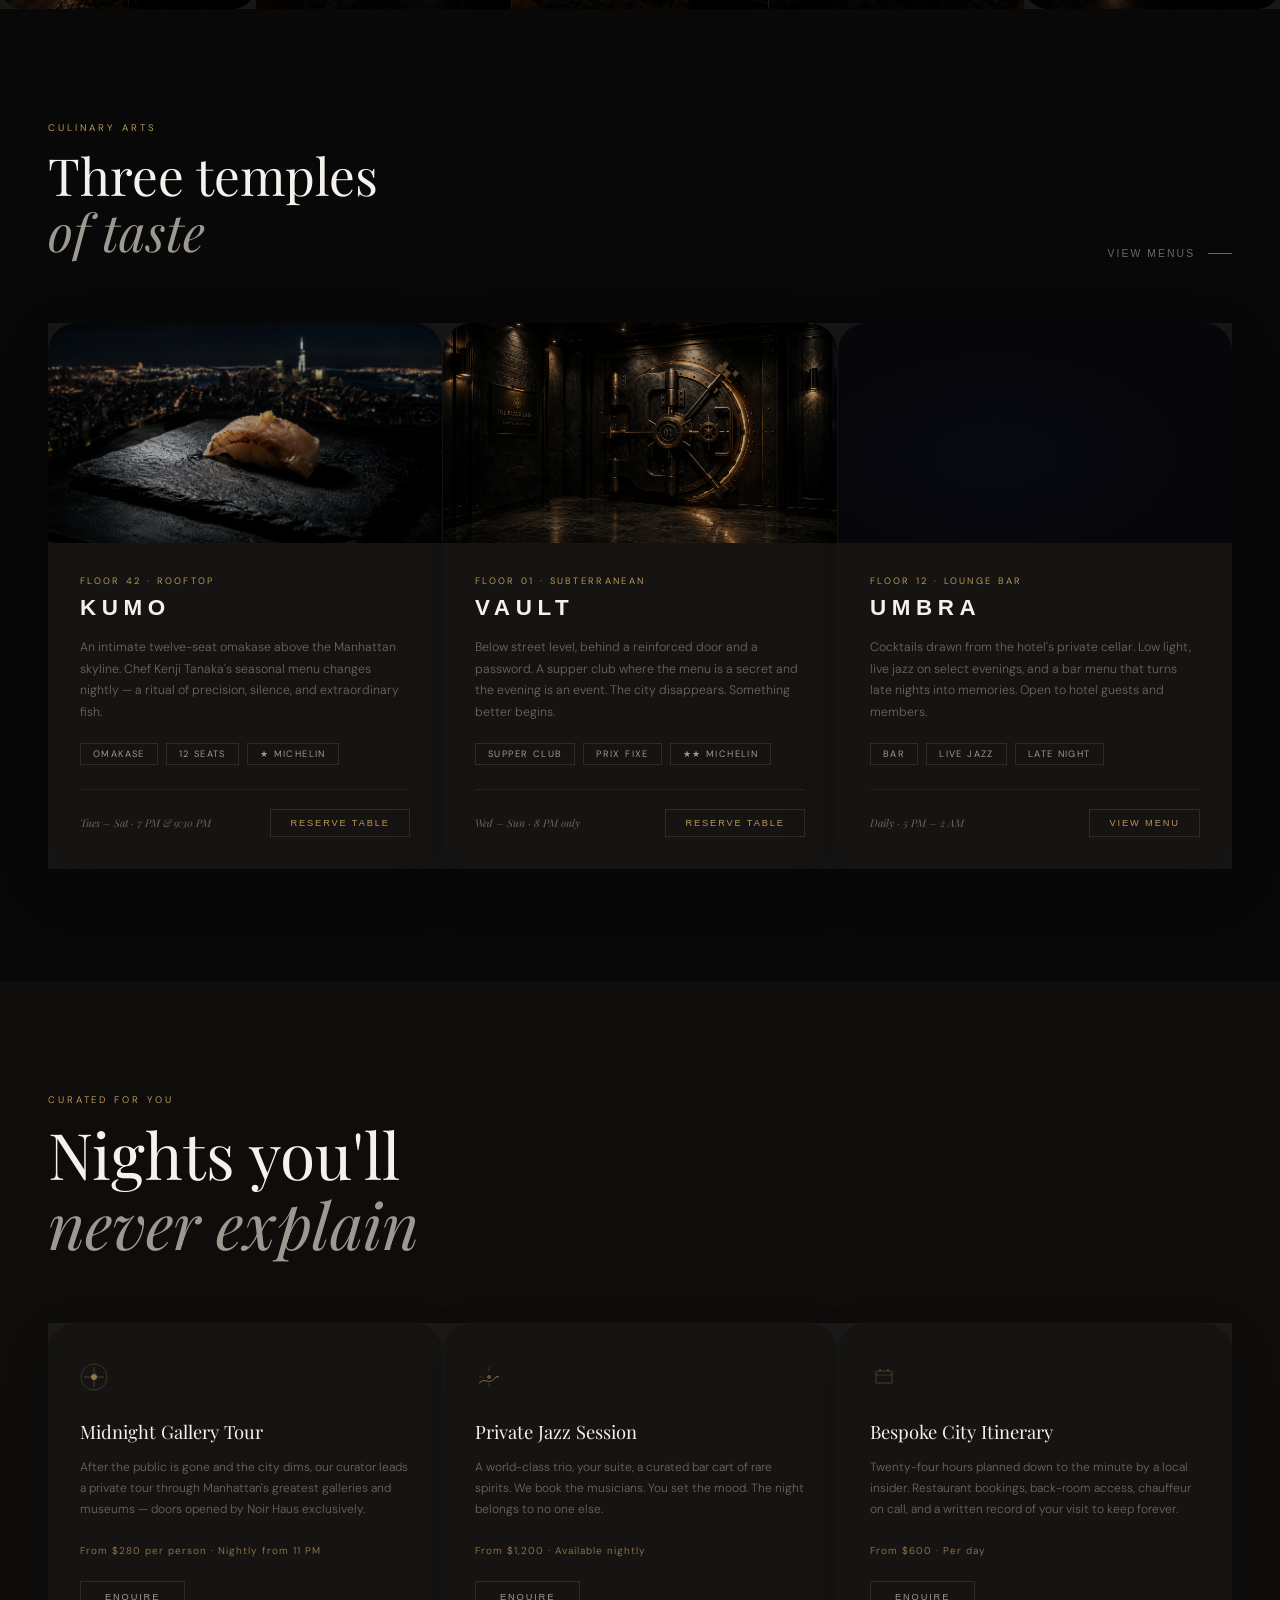
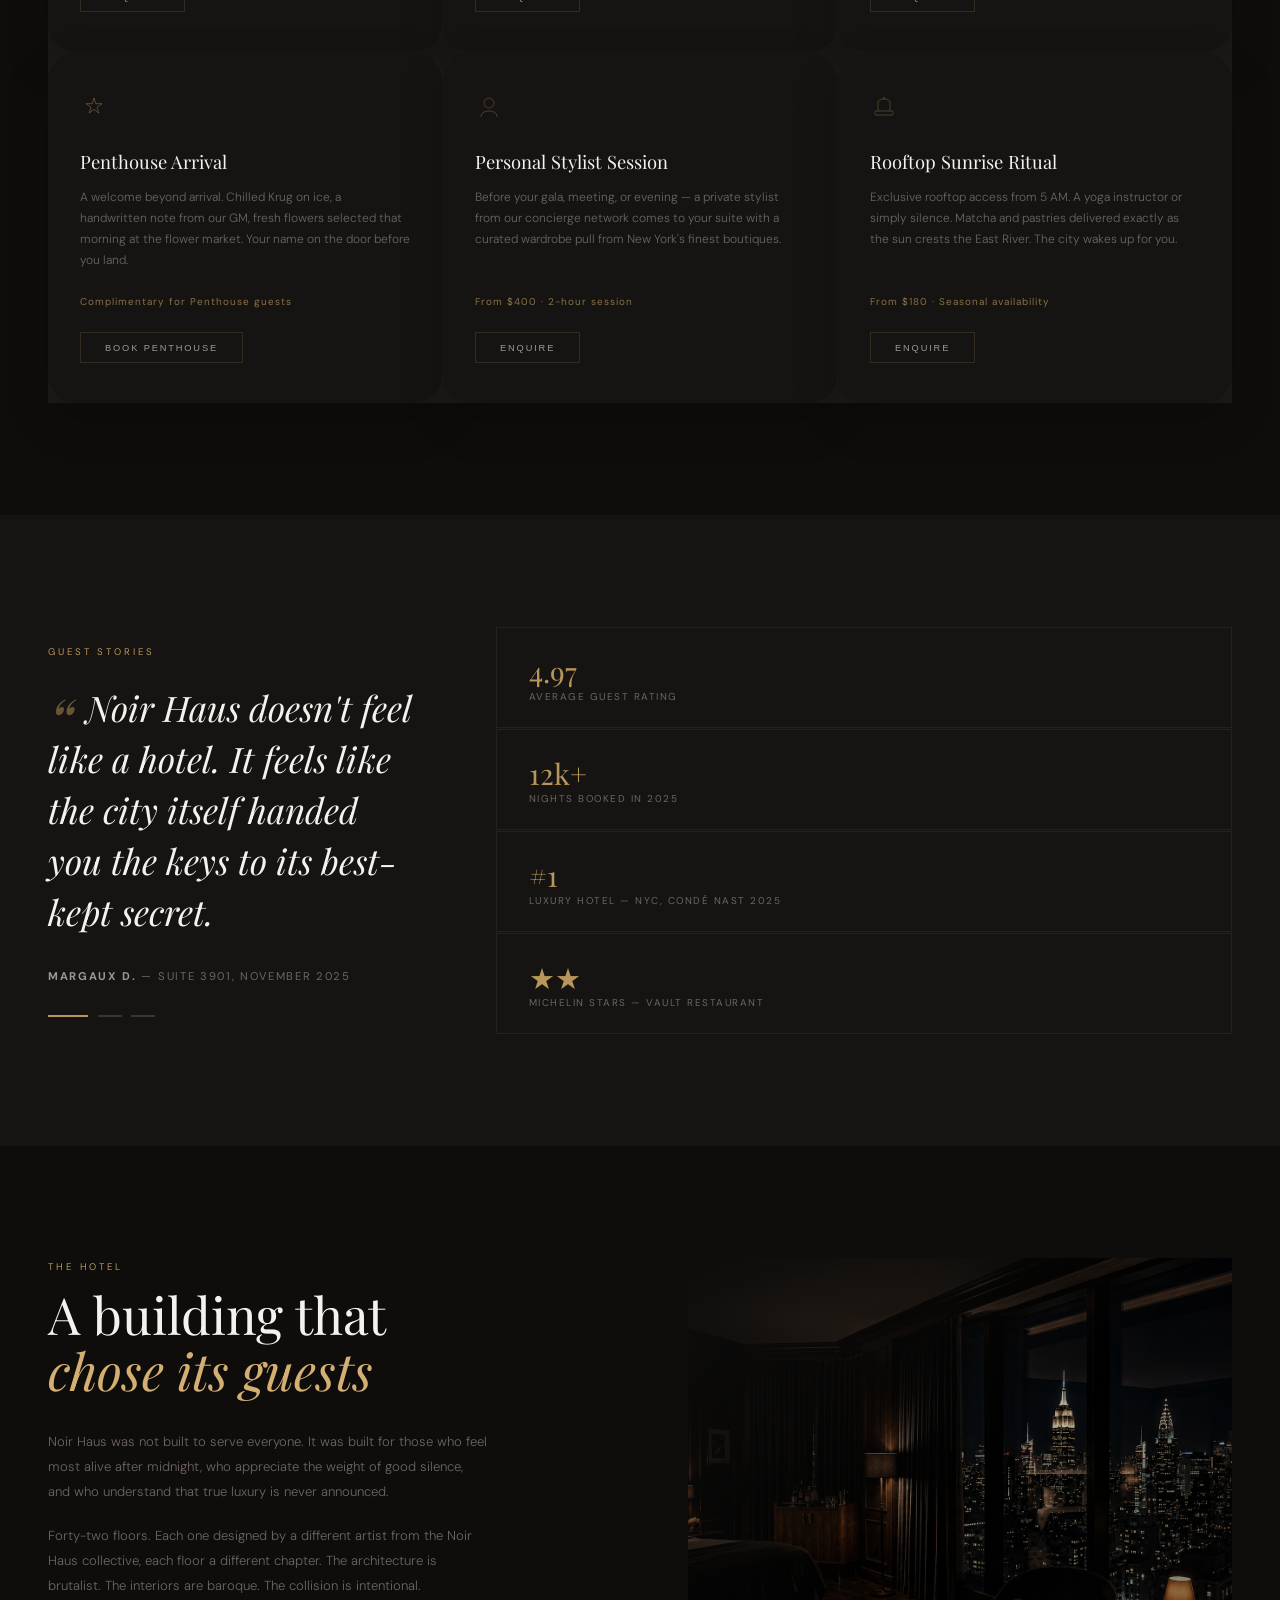
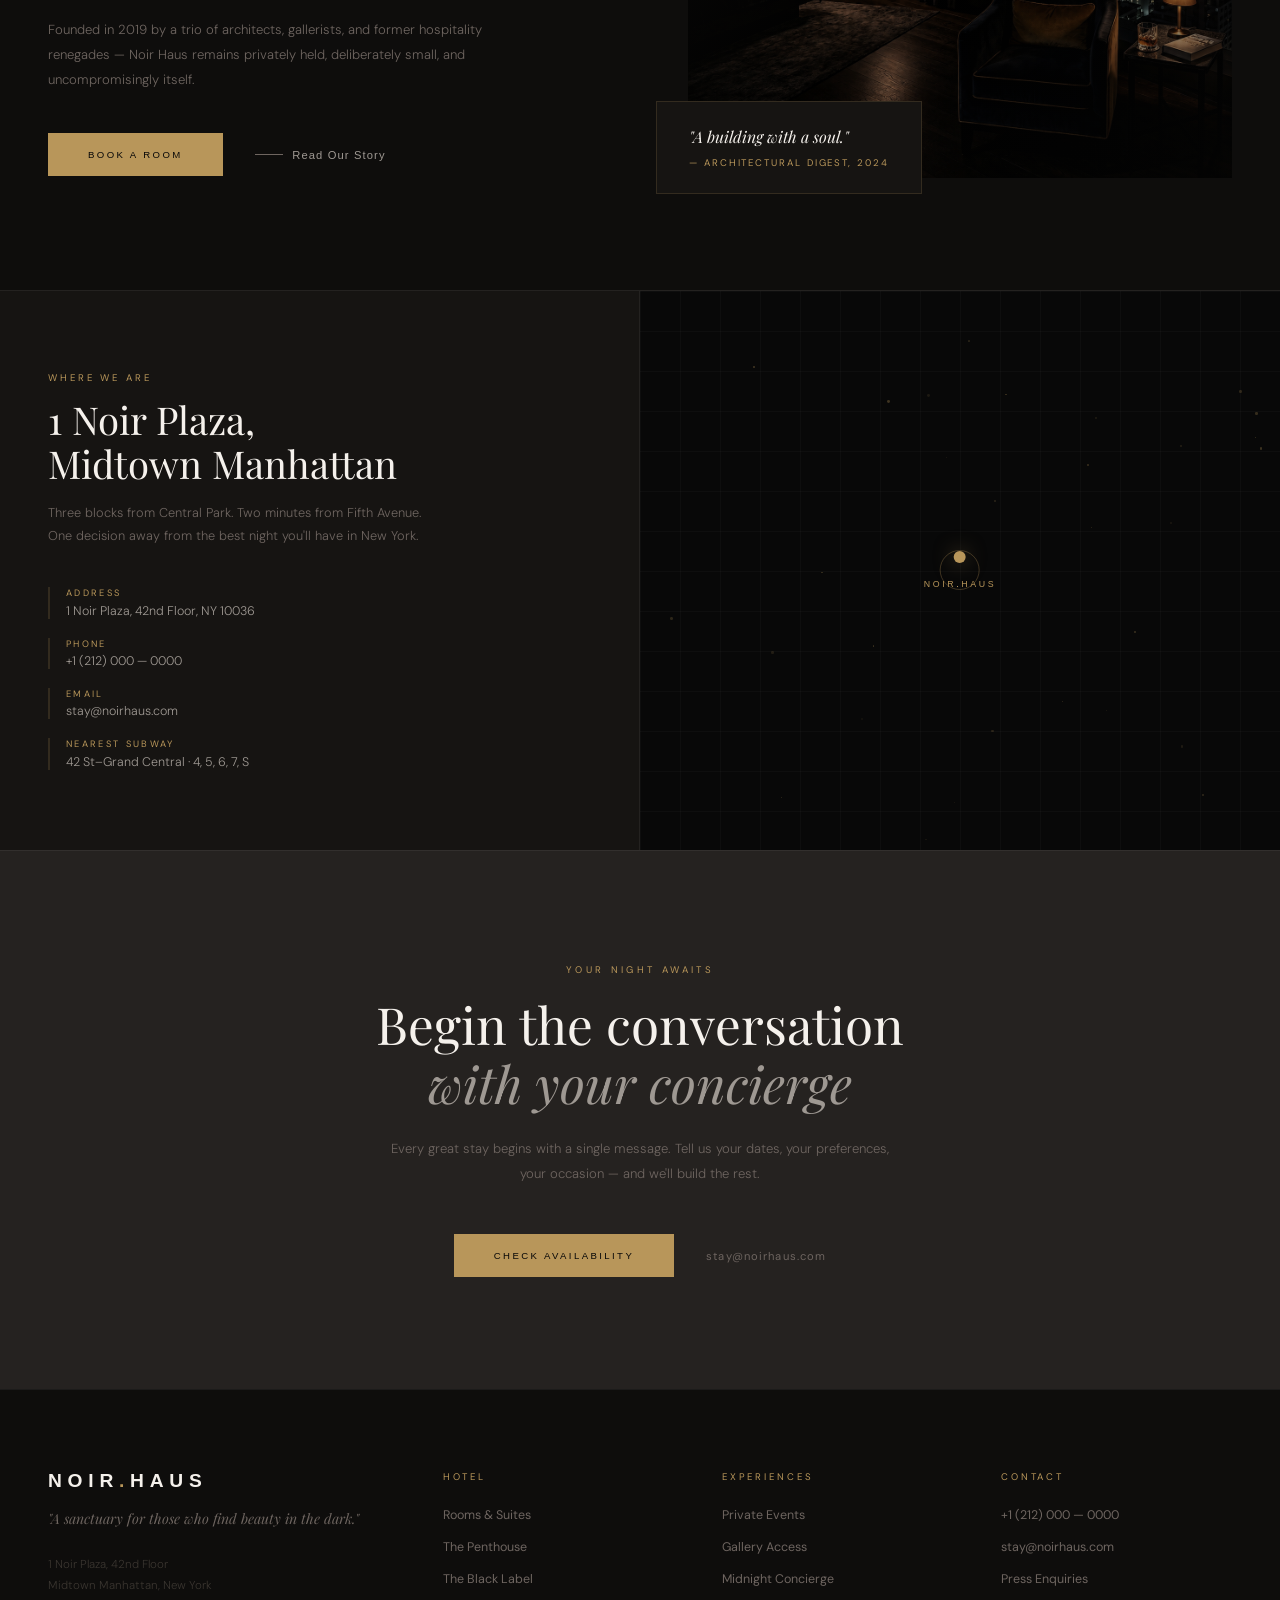
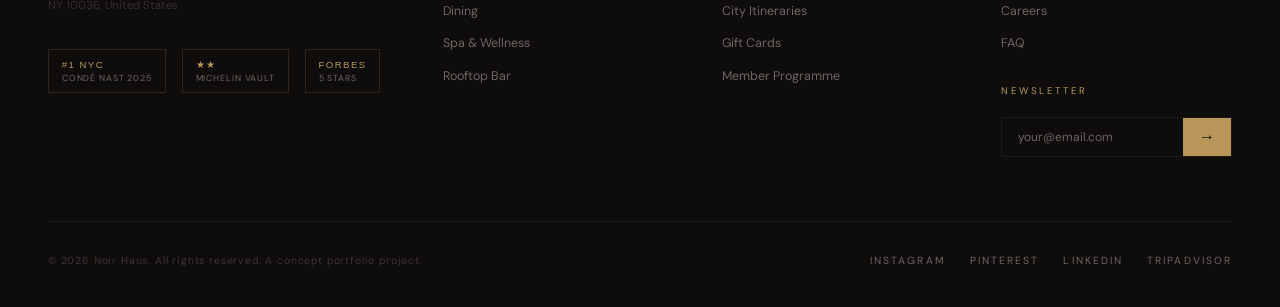
==== commit 14db462a: "Add files via upload" ====
--- a/Web Development/NOIRHAUS/index.html
+++ b/Web Development/NOIRHAUS/index.html
@@ -3,29 +3,35 @@
 <head>
   <meta charset="UTF-8">
   <meta name="viewport" content="width=device-width, initial-scale=1.0">
-  <title>NOIRHAUS — Urban Luxury Hotel</title>
+  <title>NOIRHAUS — Urban Luxury Hotel · Midtown Manhattan</title>
+  <meta name="description" content="A sanctuary of shadow and light in the heart of Manhattan. Forty-two floors of obsessively curated luxury.">
   <link rel="preconnect" href="https://fonts.googleapis.com">
-  <link href="https://fonts.googleapis.com/css2?family=Playfair+Display:ital,wght@0,400;0,500;1,400;1,500&family=Syncopate:wght@400;700&family=DM+Sans:wght@300;400&display=swap" rel="stylesheet">
+  <link href="https://fonts.googleapis.com/css2?family=Playfair+Display:ital,wght@0,400;0,500;0,600;1,400;1,500&family=Syncopate:wght@400;700&family=DM+Sans:ital,wght@0,300;0,400;0,500;1,300&display=swap" rel="stylesheet">
   <link rel="stylesheet" href="style.css">
 </head>
 <body>
 
   <div class="cursor" id="cursor"></div>
   <div class="cursor-ring" id="cursorRing"></div>
+  <div class="page-loader" id="pageLoader">
+    <div class="loader-logo">NOIR<span>.</span>HAUS</div>
+    <div class="loader-bar"><div class="loader-fill" id="loaderFill"></div></div>
+  </div>
 
   <!-- NAV -->
-  <nav>
-    <a class="nav-logo" href="#">NOIR<span>.</span>HAUS</a>
+  <nav id="mainNav">
+    <a class="nav-logo" href="index.html">NOIR<span>.</span>HAUS</a>
     <ul class="nav-links">
-      <li><a href="#">Rooms</a></li>
-      <li><a href="#">Dining</a></li>
-      <li><a href="#">Experiences</a></li>
-      <li><a href="#">Events</a></li>
-      <li><a href="#">About</a></li>
+      <li><a href="index.html" class="active">Home</a></li>
+      <li><a href="rooms.html">Rooms</a></li>
+      <li><a href="dining.html">Dining</a></li>
+      <li><a href="experiences.html">Experiences</a></li>
+      <li><a href="about.html">About</a></li>
+      <li><a href="contact.html">Contact</a></li>
     </ul>
     <div class="nav-actions">
       <span class="nav-tel">+1 (212) 000 — 0000</span>
-      <button class="btn-reserve">Reserve</button>
+      <button class="btn-reserve" onclick="scrollToBooking()">Reserve</button>
       <button class="nav-hamburger" id="hamburger" aria-label="Open menu">
         <span></span><span></span><span></span>
       </button>
@@ -34,17 +40,18 @@
 
   <!-- MOBILE MENU -->
   <div class="mobile-menu" id="mobileMenu">
-    <a href="#" onclick="closeMobileMenu()">Rooms</a>
-    <a href="#" onclick="closeMobileMenu()">Dining</a>
-    <a href="#" onclick="closeMobileMenu()">Experiences</a>
-    <a href="#" onclick="closeMobileMenu()">Events</a>
-    <a href="#" onclick="closeMobileMenu()">About</a>
+    <a href="index.html" class="active" onclick="closeMobileMenu()">Home</a>
+    <a href="rooms.html" onclick="closeMobileMenu()">Rooms</a>
+    <a href="#dining" onclick="closeMobileMenu()">Dining</a>
+    <a href="#experiences" onclick="closeMobileMenu()">Experiences</a>
+    <a href="#story" onclick="closeMobileMenu()">About</a>
+    <a href="#contact" onclick="closeMobileMenu()">Contact</a>
     <div class="mobile-menu-tel">+1 (212) 000 — 0000</div>
-    <button class="mobile-menu-reserve">Reserve a Room</button>
+    <button class="mobile-menu-reserve" onclick="closeMobileMenu(); scrollToBooking();">Reserve a Room</button>
   </div>
 
   <!-- HERO -->
-  <section class="hero">
+  <section class="hero" id="hero">
     <div class="hero-left">
       <div class="hero-tag">Midtown Manhattan · Est. 2019</div>
       <h1 class="hero-title">
@@ -56,8 +63,8 @@
         A sanctuary of shadow and light in the heart of Manhattan. Forty-two floors of obsessively curated luxury, where every surface has a story and every night is an occasion.
       </p>
       <div class="hero-ctas">
-        <button class="btn-primary">Book Your Stay</button>
-        <button class="btn-ghost">Explore Rooms</button>
+        <button class="btn-primary" onclick="scrollToBooking()">Book Your Stay</button>
+        <button class="btn-ghost" onclick="document.getElementById('rooms').scrollIntoView({behavior:'smooth'})">Explore Rooms</button>
       </div>
       <div class="floor-count">Floor 01 — 42 · New York City</div>
     </div>
@@ -76,15 +83,15 @@
   </section>
 
   <!-- BOOKING BAR -->
-  <div class="booking-bar">
+  <div class="booking-bar" id="bookingBar">
     <div class="booking-inner">
       <div class="book-field">
         <label>Check In</label>
-        <input type="text" placeholder="DD / MM / YYYY">
+        <input type="text" id="checkIn" placeholder="DD / MM / YYYY" readonly>
       </div>
       <div class="book-field">
         <label>Check Out</label>
-        <input type="text" placeholder="DD / MM / YYYY">
+        <input type="text" id="checkOut" placeholder="DD / MM / YYYY" readonly>
       </div>
       <div class="book-field">
         <label>Guests</label>
@@ -99,18 +106,19 @@
         <label>Room Type</label>
         <select>
           <option>Any Room</option>
-          <option>Noir Suite</option>
-          <option>Penthouse</option>
-          <option>City View Deluxe</option>
+          <option>City View Standard</option>
+          <option>Noir Deluxe</option>
+          <option>The Penthouse Suite</option>
+          <option>The Black Label</option>
         </select>
       </div>
-      <button class="book-submit">Check Availability</button>
+      <button class="book-submit" onclick="handleBooking()">Check Availability</button>
     </div>
   </div>
 
   <!-- ROOMS -->
-  <section class="rooms">
-    <div class="section-header" id="roomsHeader">
+  <section class="rooms" id="rooms">
+    <div class="section-header reveal-on-scroll">
       <div>
         <div class="section-eyebrow">Accommodation</div>
         <h2 class="section-title">Curated for<br><em>the discerning</em></h2>
@@ -118,10 +126,11 @@
       <button class="section-link">View All Rooms</button>
     </div>
     <div class="rooms-grid">
-      <div class="room-card" id="card0">
+
+      <!-- Card 0: Penthouse -->
+      <div class="room-card reveal-on-scroll" data-room="penthouse">
         <div class="room-canvas-wrap">
-          <img src="The Penthouse Suite.png" alt="The Penthouse Suite" class="room-img">
-          <canvas id="roomCanvas0"></canvas>
+          <img src="The Penthouse Suite.png" alt="The Penthouse Suite" class="room-img" loading="lazy" decoding="async">
           <div class="room-overlay"></div>
         </div>
         <div class="room-info">
@@ -130,76 +139,83 @@
           <div class="room-desc">Our crown jewel. 3,200 sq ft of curated darkness, a private terrace overlooking the city grid, and a butler on call 24 hours. For those who expect nothing less than everything.</div>
           <div class="room-bottom">
             <div class="room-price">$2,400 <span>/ night</span></div>
-            <button class="room-btn">View Suite</button>
-          </div>
-        </div>
-      </div>
-      <div class="room-card" id="card1">
+            <button class="room-btn" onclick="openModal('penthouse')">View Suite →</button>
+          </div>
+        </div>
+      </div>
+
+      <!-- Card 1: Noir Deluxe -->
+      <div class="room-card reveal-on-scroll" data-room="deluxe">
         <div class="room-canvas-wrap">
-          <img src="Noir Deluxe.png" alt="Noir Deluxe" class="room-img">
-          <canvas id="roomCanvas1"></canvas>
+          <img src="Noir Deluxe.png" alt="Noir Deluxe" class="room-img" loading="lazy" decoding="async">
           <div class="room-overlay"></div>
         </div>
         <div class="room-info">
           <div class="room-floor">Floors 20 — 37</div>
           <div class="room-name">Noir Deluxe</div>
+          <div class="room-desc">Dark walnut, burnished brass, hand-stitched leather. A room that performs as well as it looks.</div>
           <div class="room-bottom">
             <div class="room-price">$680 <span>/ night</span></div>
-            <button class="room-btn">View Room</button>
-          </div>
-        </div>
-      </div>
-      <div class="room-card" id="card2">
+            <button class="room-btn" onclick="openModal('deluxe')">View Room →</button>
+          </div>
+        </div>
+      </div>
+
+      <!-- Card 2: City View Standard -->
+      <div class="room-card reveal-on-scroll" data-room="standard">
         <div class="room-canvas-wrap">
-          <img src="City View Standard.png" alt="City View Standard" class="room-img">
-          <canvas id="roomCanvas2"></canvas>
+          <img src="City View Standard.png" alt="City View Standard" class="room-img" loading="lazy" decoding="async">
           <div class="room-overlay"></div>
         </div>
         <div class="room-info">
           <div class="room-floor">Floors 10 — 19</div>
           <div class="room-name">City View Standard</div>
+          <div class="room-desc">The city spread beneath you, every night. Floor-to-ceiling glass, deep-soak tub, and the quiet hum of Manhattan below.</div>
           <div class="room-bottom">
             <div class="room-price">$390 <span>/ night</span></div>
-            <button class="room-btn">View Room</button>
-          </div>
-        </div>
-      </div>
-      <div class="room-card" id="card3">
+            <button class="room-btn" onclick="openModal('standard')">View Room →</button>
+          </div>
+        </div>
+      </div>
+
+      <!-- Card 3: Black Label -->
+      <div class="room-card reveal-on-scroll" data-room="black">
         <div class="room-canvas-wrap">
-          <img src="The Black Label.png" alt="The Black Label" class="room-img">
-          <canvas id="roomCanvas3"></canvas>
+          <img src="The Black Label.png" alt="The Black Label" class="room-img" loading="lazy" decoding="async">
           <div class="room-overlay"></div>
         </div>
         <div class="room-info">
           <div class="room-floor">Floor 42 only</div>
           <div class="room-name">The Black Label</div>
+          <div class="room-desc">By invitation or inquiry only. The most private address in New York — a residence above a hotel, above the city.</div>
           <div class="room-bottom">
             <div class="room-price">$5,800 <span>/ night</span></div>
-            <button class="room-btn">Inquire</button>
-          </div>
-        </div>
-      </div>
+            <button class="room-btn" onclick="openModal('black')">Inquire →</button>
+          </div>
+        </div>
+      </div>
+
     </div>
   </section>
 
   <!-- EXPERIENCE STRIP -->
   <div class="exp-strip">
-    <div class="exp-item">
+    <div class="exp-item reveal-on-scroll">
       <div class="exp-num">42</div>
       <div class="exp-label">Floors Above Manhattan</div>
       <div class="exp-desc">Every room commands an unobstructed view of the city that never dims.</div>
     </div>
-    <div class="exp-item">
-      <div class="exp-num">24<span style="font-size:1rem;color:var(--mid)">h</span></div>
+    <div class="exp-item reveal-on-scroll">
+      <div class="exp-num">24<span class="exp-unit">h</span></div>
       <div class="exp-label">Butler Service</div>
       <div class="exp-desc">Your personal butler anticipates every need before it's expressed.</div>
     </div>
-    <div class="exp-item">
+    <div class="exp-item reveal-on-scroll">
       <div class="exp-num">3</div>
       <div class="exp-label">Award-Winning Restaurants</div>
       <div class="exp-desc">From rooftop omakase to a Michelin-starred underground supper club.</div>
     </div>
-    <div class="exp-item">
+    <div class="exp-item reveal-on-scroll">
       <div class="exp-num">∞</div>
       <div class="exp-label">Bespoke Experiences</div>
       <div class="exp-desc">Midnight gallery tours, private jazz sessions, and itineraries written just for you.</div>
@@ -216,21 +232,184 @@
 
   <!-- GALLERY STRIP -->
   <div class="gallery-strip">
-    <div class="gallery-cell"><img src="The Penthouse Suite.png" alt="The Penthouse Suite" class="gallery-img"></div>
-    <div class="gallery-cell"><img src="Noir Deluxe.png" alt="Noir Deluxe" class="gallery-img"></div>
-    <div class="gallery-cell"><img src="City View Standard.png" alt="City View Standard" class="gallery-img"></div>
-    <div class="gallery-cell"><img src="The Black Label.png" alt="The Black Label" class="gallery-img"></div>
-    <div class="gallery-cell"><img src="HeroRightSide.png" alt="Hero right-side view" class="gallery-img"></div>
-  </div>
+    <div class="gallery-cell"><img src="The Penthouse Suite.png" alt="The Penthouse Suite" class="gallery-img" loading="lazy" decoding="async"></div>
+    <div class="gallery-cell"><img src="Noir Deluxe.png" alt="Noir Deluxe" class="gallery-img" loading="lazy" decoding="async"></div>
+    <div class="gallery-cell"><img src="City View Standard.png" alt="City View Standard" class="gallery-img" loading="lazy" decoding="async"></div>
+    <div class="gallery-cell"><img src="The Black Label.png" alt="The Black Label" class="gallery-img" loading="lazy" decoding="async"></div>
+    <div class="gallery-cell"><img src="HeroRightSide.png" alt="Penthouse living view" class="gallery-img" loading="lazy" decoding="async"></div>
+  </div>
+
+  <!-- DINING -->
+  <section class="dining" id="dining">
+    <div class="section-header reveal-on-scroll">
+      <div>
+        <div class="section-eyebrow">Culinary Arts</div>
+        <h2 class="section-title">Three temples<br><em>of taste</em></h2>
+      </div>
+      <button class="section-link">View Menus</button>
+    </div>
+    <div class="dining-grid">
+      <div class="dining-card reveal-on-scroll">
+        <div class="dining-num">01</div>
+        <div class="dining-img-wrap">
+          <div class="dining-img dining-img-1">
+            <img src="Kumo.png" alt="Kumo restaurant" class="dining-img-content" loading="lazy" decoding="async">
+          </div>
+        </div>
+        <div class="dining-info">
+          <div class="dining-floor">Floor 42 · Rooftop</div>
+          <h3 class="dining-name">KUMO</h3>
+          <p class="dining-desc">An intimate twelve-seat omakase above the Manhattan skyline. Chef Kenji Tanaka's seasonal menu changes nightly — a ritual of precision, silence, and extraordinary fish.</p>
+          <div class="dining-tags">
+            <span>Omakase</span><span>12 Seats</span><span>★ Michelin</span>
+          </div>
+          <div class="dining-bottom">
+            <span class="dining-hours">Tues – Sat · 7 PM & 9:30 PM</span>
+            <button class="dining-btn">Reserve Table</button>
+          </div>
+        </div>
+      </div>
+      <div class="dining-card reveal-on-scroll">
+        <div class="dining-num">02</div>
+        <div class="dining-img-wrap">
+          <div class="dining-img dining-img-2">
+            <img src="Vault.png" alt="Vault restaurant" class="dining-img-content" loading="lazy" decoding="async">
+          </div>
+        </div>
+        <div class="dining-info">
+          <div class="dining-floor">Floor 01 · Subterranean</div>
+          <h3 class="dining-name">VAULT</h3>
+          <p class="dining-desc">Below street level, behind a reinforced door and a password. A supper club where the menu is a secret and the evening is an event. The city disappears. Something better begins.</p>
+          <div class="dining-tags">
+            <span>Supper Club</span><span>Prix Fixe</span><span>★★ Michelin</span>
+          </div>
+          <div class="dining-bottom">
+            <span class="dining-hours">Wed – Sun · 8 PM only</span>
+            <button class="dining-btn">Reserve Table</button>
+          </div>
+        </div>
+      </div>
+      <div class="dining-card reveal-on-scroll">
+        <div class="dining-num">03</div>
+        <div class="dining-img-wrap">
+          <div class="dining-img dining-img-3">
+            <img src="Umbra.png" alt="Umbra bar" class="dining-img-content" loading="lazy" decoding="async">
+          </div>
+        </div>
+        <div class="dining-info">
+          <div class="dining-floor">Floor 12 · Lounge Bar</div>
+          <h3 class="dining-name">UMBRA</h3>
+          <p class="dining-desc">Cocktails drawn from the hotel's private cellar. Low light, live jazz on select evenings, and a bar menu that turns late nights into memories. Open to hotel guests and members.</p>
+          <div class="dining-tags">
+            <span>Bar</span><span>Live Jazz</span><span>Late Night</span>
+          </div>
+          <div class="dining-bottom">
+            <span class="dining-hours">Daily · 5 PM – 2 AM</span>
+            <button class="dining-btn">View Menu</button>
+          </div>
+        </div>
+      </div>
+    </div>
+  </section>
+
+  <!-- SIGNATURE EXPERIENCES -->
+  <section class="experiences" id="experiences">
+    <div class="exp-header reveal-on-scroll">
+      <div class="section-eyebrow">Curated for You</div>
+      <h2 class="section-title experiences-title">Nights you'll<br><em>never explain</em></h2>
+    </div>
+    <div class="exp-cards-grid">
+      <div class="exp-card reveal-on-scroll">
+        <div class="exp-card-icon">
+          <svg width="28" height="28" viewBox="0 0 28 28" fill="none">
+            <circle cx="14" cy="14" r="13" stroke="currentColor" stroke-width="0.8" opacity="0.3"/>
+            <path d="M14 4 L14 24 M4 14 L24 14" stroke="currentColor" stroke-width="0.8" opacity="0.4"/>
+            <circle cx="14" cy="14" r="3" fill="currentColor" opacity="0.7"/>
+          </svg>
+        </div>
+        <h3 class="exp-card-title">Midnight Gallery Tour</h3>
+        <p class="exp-card-desc">After the public is gone and the city dims, our curator leads a private tour through Manhattan's greatest galleries and museums — doors opened by Noir Haus exclusively.</p>
+        <div class="exp-card-meta">From $280 per person · Nightly from 11 PM</div>
+        <button class="exp-card-btn">Enquire</button>
+      </div>
+      <div class="exp-card reveal-on-scroll">
+        <div class="exp-card-icon">
+          <svg width="28" height="28" viewBox="0 0 28 28" fill="none">
+            <path d="M4 20 Q8 16 12 18 Q16 20 20 15 Q22 12 24 14" stroke="currentColor" stroke-width="1" fill="none" opacity="0.6"/>
+            <circle cx="14" cy="14" r="2" fill="currentColor" opacity="0.5"/>
+            <path d="M14 4 L14 8 M14 20 L14 24 M4 14 L8 14 M20 14 L24 14" stroke="currentColor" stroke-width="0.8" opacity="0.3"/>
+          </svg>
+        </div>
+        <h3 class="exp-card-title">Private Jazz Session</h3>
+        <p class="exp-card-desc">A world-class trio, your suite, a curated bar cart of rare spirits. We book the musicians. You set the mood. The night belongs to no one else.</p>
+        <div class="exp-card-meta">From $1,200 · Available nightly</div>
+        <button class="exp-card-btn">Enquire</button>
+      </div>
+      <div class="exp-card reveal-on-scroll">
+        <div class="exp-card-icon">
+          <svg width="28" height="28" viewBox="0 0 28 28" fill="none">
+            <rect x="6" y="8" width="16" height="12" rx="1" stroke="currentColor" stroke-width="0.8" opacity="0.4"/>
+            <path d="M10 8 L10 6 M18 8 L18 6" stroke="currentColor" stroke-width="1" opacity="0.5"/>
+            <line x1="6" y1="12" x2="22" y2="12" stroke="currentColor" stroke-width="0.8" opacity="0.3"/>
+          </svg>
+        </div>
+        <h3 class="exp-card-title">Bespoke City Itinerary</h3>
+        <p class="exp-card-desc">Twenty-four hours planned down to the minute by a local insider. Restaurant bookings, back-room access, chauffeur on call, and a written record of your visit to keep forever.</p>
+        <div class="exp-card-meta">From $600 · Per day</div>
+        <button class="exp-card-btn">Enquire</button>
+      </div>
+      <div class="exp-card reveal-on-scroll">
+        <div class="exp-card-icon">
+          <svg width="28" height="28" viewBox="0 0 28 28" fill="none">
+            <path d="M14 5 L15.8 10.7 L22 10.7 L17 14.3 L18.8 20 L14 16.4 L9.2 20 L11 14.3 L6 10.7 L12.2 10.7 Z" stroke="currentColor" stroke-width="0.8" fill="none" opacity="0.5"/>
+          </svg>
+        </div>
+        <h3 class="exp-card-title">Penthouse Arrival</h3>
+        <p class="exp-card-desc">A welcome beyond arrival. Chilled Krug on ice, a handwritten note from our GM, fresh flowers selected that morning at the flower market. Your name on the door before you land.</p>
+        <div class="exp-card-meta">Complimentary for Penthouse guests</div>
+        <button class="exp-card-btn">Book Penthouse</button>
+      </div>
+      <div class="exp-card reveal-on-scroll">
+        <div class="exp-card-icon">
+          <svg width="28" height="28" viewBox="0 0 28 28" fill="none">
+            <circle cx="14" cy="10" r="5" stroke="currentColor" stroke-width="0.8" opacity="0.4"/>
+            <path d="M6 24 Q6 18 14 18 Q22 18 22 24" stroke="currentColor" stroke-width="0.8" fill="none" opacity="0.4"/>
+          </svg>
+        </div>
+        <h3 class="exp-card-title">Personal Stylist Session</h3>
+        <p class="exp-card-desc">Before your gala, meeting, or evening — a private stylist from our concierge network comes to your suite with a curated wardrobe pull from New York's finest boutiques.</p>
+        <div class="exp-card-meta">From $400 · 2-hour session</div>
+        <button class="exp-card-btn">Enquire</button>
+      </div>
+      <div class="exp-card reveal-on-scroll">
+        <div class="exp-card-icon">
+          <svg width="28" height="28" viewBox="0 0 28 28" fill="none">
+            <path d="M8 18 L8 10 Q8 6 14 6 Q20 6 20 10 L20 18" stroke="currentColor" stroke-width="0.8" fill="none" opacity="0.4"/>
+            <rect x="5" y="18" width="18" height="4" rx="1" stroke="currentColor" stroke-width="0.8" opacity="0.4"/>
+            <line x1="14" y1="6" x2="14" y2="4" stroke="currentColor" stroke-width="1" opacity="0.5"/>
+          </svg>
+        </div>
+        <h3 class="exp-card-title">Rooftop Sunrise Ritual</h3>
+        <p class="exp-card-desc">Exclusive rooftop access from 5 AM. A yoga instructor or simply silence. Matcha and pastries delivered exactly as the sun crests the East River. The city wakes up for you.</p>
+        <div class="exp-card-meta">From $180 · Seasonal availability</div>
+        <button class="exp-card-btn">Enquire</button>
+      </div>
+    </div>
+  </section>
 
   <!-- TESTIMONIAL -->
-  <section class="testimonial">
+  <section class="testimonial reveal-on-scroll">
     <div class="test-left">
       <div class="test-eyebrow">Guest Stories</div>
       <blockquote class="test-quote">
         Noir Haus doesn't feel like a hotel. It feels like the city itself handed you the keys to its best-kept secret.
       </blockquote>
       <div class="test-attr"><strong>Margaux D.</strong> — Suite 3901, November 2025</div>
+      <div class="test-nav">
+        <button class="test-nav-btn active" data-idx="0"></button>
+        <button class="test-nav-btn" data-idx="1"></button>
+        <button class="test-nav-btn" data-idx="2"></button>
+      </div>
     </div>
     <div class="test-divider">
       <div class="test-d-item">
@@ -245,8 +424,91 @@
         <div class="test-d-num">#1</div>
         <div class="test-d-label">Luxury Hotel — NYC, Condé Nast 2025</div>
       </div>
+      <div class="test-d-item">
+        <div class="test-d-num">★★</div>
+        <div class="test-d-label">Michelin Stars — VAULT Restaurant</div>
+      </div>
     </div>
   </section>
+
+  <!-- THE STORY -->
+  <section class="story" id="story">
+    <div class="story-inner">
+      <div class="story-text reveal-on-scroll">
+        <div class="section-eyebrow">The Hotel</div>
+        <h2 class="story-title">A building that<br><em>chose its guests</em></h2>
+        <p class="story-body">Noir Haus was not built to serve everyone. It was built for those who feel most alive after midnight, who appreciate the weight of good silence, and who understand that true luxury is never announced.</p>
+        <p class="story-body">Forty-two floors. Each one designed by a different artist from the Noir Haus collective, each floor a different chapter. The architecture is brutalist. The interiors are baroque. The collision is intentional.</p>
+        <p class="story-body">Founded in 2019 by a trio of architects, gallerists, and former hospitality renegades — Noir Haus remains privately held, deliberately small, and uncompromisingly itself.</p>
+        <div class="story-ctas">
+          <button class="btn-primary" onclick="scrollToBooking()">Book a Room</button>
+          <button class="btn-ghost">Read Our Story</button>
+        </div>
+      </div>
+      <div class="story-visual reveal-on-scroll">
+        <div class="story-img-wrap">
+          <img src="HeroRightSide.png" alt="Penthouse suite at Noir Haus" class="story-img" loading="lazy" decoding="async">
+          <div class="story-img-overlay"></div>
+        </div>
+        <div class="story-quote-badge">
+          <div class="sqb-inner">"A building with a soul."</div>
+          <div class="sqb-attr">— Architectural Digest, 2024</div>
+        </div>
+      </div>
+    </div>
+  </section>
+
+  <!-- LOCATION STRIP -->
+  <div class="location-strip" id="contact">
+    <div class="loc-left reveal-on-scroll">
+      <div class="section-eyebrow">Where We Are</div>
+      <h3 class="loc-title">1 Noir Plaza,<br>Midtown Manhattan</h3>
+      <p class="loc-desc">Three blocks from Central Park. Two minutes from Fifth Avenue. One decision away from the best night you'll have in New York.</p>
+      <div class="loc-details">
+        <div class="loc-detail-item">
+          <span class="loc-detail-label">Address</span>
+          <span>1 Noir Plaza, 42nd Floor, NY 10036</span>
+        </div>
+        <div class="loc-detail-item">
+          <span class="loc-detail-label">Phone</span>
+          <span>+1 (212) 000 — 0000</span>
+        </div>
+        <div class="loc-detail-item">
+          <span class="loc-detail-label">Email</span>
+          <span>stay@noirhaus.com</span>
+        </div>
+        <div class="loc-detail-item">
+          <span class="loc-detail-label">Nearest Subway</span>
+          <span>42 St–Grand Central · 4, 5, 6, 7, S</span>
+        </div>
+      </div>
+    </div>
+    <div class="loc-right">
+      <div class="loc-map-placeholder">
+        <div class="loc-map-inner">
+          <div class="map-grid"></div>
+          <div class="map-pin">
+            <div class="map-pin-dot"></div>
+            <div class="map-pin-ring"></div>
+            <div class="map-pin-label">NOIR<span>.</span>HAUS</div>
+          </div>
+        </div>
+      </div>
+    </div>
+  </div>
+
+  <!-- CTA STRIP -->
+  <div class="cta-strip">
+    <div class="cta-inner reveal-on-scroll">
+      <div class="cta-eyebrow">Your Night Awaits</div>
+      <h2 class="cta-title">Begin the conversation<br><em>with your concierge</em></h2>
+      <p class="cta-desc">Every great stay begins with a single message. Tell us your dates, your preferences, your occasion — and we'll build the rest.</p>
+      <div class="cta-actions">
+        <button class="btn-primary" onclick="scrollToBooking()">Check Availability</button>
+        <a href="mailto:stay@noirhaus.com" class="cta-email-link">stay@noirhaus.com</a>
+      </div>
+    </div>
+  </div>
 
   <!-- FOOTER -->
   <footer>
@@ -259,13 +521,19 @@
           Midtown Manhattan, New York<br>
           NY 10036, United States
         </div>
+        <div class="foot-awards">
+          <div class="award-badge">#1 NYC<br><span>Condé Nast 2025</span></div>
+          <div class="award-badge">★★<br><span>Michelin VAULT</span></div>
+          <div class="award-badge">Forbes<br><span>5 Stars</span></div>
+        </div>
       </div>
       <div class="foot-col">
         <div class="foot-col-title">Hotel</div>
         <ul>
-          <li><a href="#">Rooms & Suites</a></li>
-          <li><a href="#">The Penthouse</a></li>
-          <li><a href="#">Dining</a></li>
+          <li><a href="#rooms">Rooms & Suites</a></li>
+          <li><a href="#rooms">The Penthouse</a></li>
+          <li><a href="#rooms">The Black Label</a></li>
+          <li><a href="#dining">Dining</a></li>
           <li><a href="#">Spa & Wellness</a></li>
           <li><a href="#">Rooftop Bar</a></li>
         </ul>
@@ -273,22 +541,30 @@
       <div class="foot-col">
         <div class="foot-col-title">Experiences</div>
         <ul>
-          <li><a href="#">Private Events</a></li>
-          <li><a href="#">Gallery Access</a></li>
-          <li><a href="#">Midnight Concierge</a></li>
-          <li><a href="#">City Itineraries</a></li>
+          <li><a href="#experiences">Private Events</a></li>
+          <li><a href="#experiences">Gallery Access</a></li>
+          <li><a href="#experiences">Midnight Concierge</a></li>
+          <li><a href="#experiences">City Itineraries</a></li>
           <li><a href="#">Gift Cards</a></li>
+          <li><a href="#">Member Programme</a></li>
         </ul>
       </div>
       <div class="foot-col">
         <div class="foot-col-title">Contact</div>
         <ul>
-          <li><a href="#">+1 (212) 000 — 0000</a></li>
-          <li><a href="#">stay@noirhaus.com</a></li>
+          <li><a href="tel:+12120000000">+1 (212) 000 — 0000</a></li>
+          <li><a href="mailto:stay@noirhaus.com">stay@noirhaus.com</a></li>
           <li><a href="#">Press Enquiries</a></li>
           <li><a href="#">Careers</a></li>
           <li><a href="#">FAQ</a></li>
         </ul>
+        <div class="foot-newsletter">
+          <div class="foot-col-title" style="margin-top:2rem">Newsletter</div>
+          <div class="nl-form">
+            <input type="email" placeholder="your@email.com" class="nl-input">
+            <button class="nl-btn">→</button>
+          </div>
+        </div>
       </div>
     </div>
     <div class="foot-bottom">
@@ -297,8 +573,35 @@
         <a href="#">Instagram</a>
         <a href="#">Pinterest</a>
         <a href="#">LinkedIn</a>
+        <a href="#">Tripadvisor</a>
       </div>
     </div>
   </footer>
 
+  <!-- ROOM MODAL -->
+  <div class="room-modal" id="roomModal" onclick="closeModalOutside(event)">
+    <div class="modal-inner">
+      <button class="modal-close" onclick="closeModal()" aria-label="Close">✕</button>
+      <div class="modal-img-wrap">
+        <img src="" alt="" id="modalImg" class="modal-img">
+        <div class="modal-img-overlay"></div>
+      </div>
+      <div class="modal-content">
+        <div class="modal-floor" id="modalFloor"></div>
+        <h2 class="modal-title" id="modalTitle"></h2>
+        <p class="modal-desc" id="modalDesc"></p>
+        <div class="modal-amenities" id="modalAmenities"></div>
+        <div class="modal-bottom">
+          <div class="modal-price" id="modalPrice"></div>
+          <button class="btn-primary" onclick="scrollToBooking(); closeModal();">Reserve This Room</button>
+        </div>
+      </div>
+    </div>
+  </div>
+
+  <!-- TOAST NOTIFICATION -->
+  <div class="toast" id="toast"></div>
+
   <script src="script.js"></script>
+</body>
+</html>
--- a/Web Development/NOIRHAUS/style.css
+++ b/Web Development/NOIRHAUS/style.css
@@ -1,1009 +1,1728 @@
-*, *::before, *::after { margin: 0; padding: 0; box-sizing: border-box; }
-
-:root {
-  --black:   #080808;
-  --void:    #0E0D0C;
-  --carbon:  #161412;
-  --ash:     #252220;
-  --smoke:   #3A3530;
-  --mid:     #6E6560;
-  --muted:   #9E9892;
-  --cream:   #E8E2D9;
-  --white:   #F5F1EC;
-  --gold:    #B8965A;
-  --gold-lt: #D4AF72;
-  --red:     #8B2E2E;
-  --border:  rgba(184,150,90,0.15);
-  --border2: rgba(255,255,255,0.06);
-}
-
-html { scroll-behavior: smooth; }
-
-body {
-  font-family: 'DM Sans', sans-serif;
-  background: var(--black);
-  color: var(--cream);
-  overflow-x: hidden;
-  cursor: none;
-}
-
-/* CUSTOM CURSOR */
-.cursor {
-  position: fixed;
-  width: 8px; height: 8px;
-  background: var(--gold);
-  border-radius: 50%;
-  pointer-events: none;
-  z-index: 9999;
-  transform: translate(-50%, -50%);
-  transition: transform 0.1s, width 0.3s, height 0.3s, background 0.3s;
-}
-.cursor-ring {
-  position: fixed;
-  width: 36px; height: 36px;
-  border: 1px solid rgba(184,150,90,0.5);
-  border-radius: 50%;
-  pointer-events: none;
-  z-index: 9998;
-  transform: translate(-50%, -50%);
-  transition: transform 0.18s ease, width 0.3s, height 0.3s, opacity 0.3s;
-}
-body:hover .cursor-ring { opacity: 1; }
-
-/* GRAIN OVERLAY */
-body::before {
-  content: '';
-  position: fixed;
-  inset: 0;
-  background-image: url("data:image/svg+xml,%3Csvg viewBox='0 0 256 256' xmlns='http://www.w3.org/2000/svg'%3E%3Cfilter id='noise'%3E%3CfeTurbulence type='fractalNoise' baseFrequency='0.9' numOctaves='4' stitchTiles='stitch'/%3E%3C/filter%3E%3Crect width='100%25' height='100%25' filter='url(%23noise)' opacity='0.04'/%3E%3C/svg%3E");
-  pointer-events: none;
-  z-index: 9990;
-  opacity: 0.6;
-}
-
-/* NAV */
-nav {
-  position: fixed; top: 0; left: 0; right: 0;
-  z-index: 500;
-  display: flex;
-  justify-content: space-between;
-  align-items: center;
-  padding: 1.8rem 3rem;
-  mix-blend-mode: normal;
-}
-nav::before {
-  content: '';
-  position: absolute;
-  inset: 0;
-  background: linear-gradient(to bottom, rgba(8,8,8,0.9) 0%, rgba(8,8,8,0) 100%);
-  pointer-events: none;
-}
-.nav-logo {
-  font-family: 'Syncopate', sans-serif;
-  font-size: 1rem;
-  font-weight: 700;
-  letter-spacing: 0.3em;
-  color: var(--white);
-  text-decoration: none;
-  position: relative;
-}
-.nav-logo span { color: var(--gold); }
-.nav-links {
-  display: flex;
-  gap: 2.5rem;
-  list-style: none;
-  position: relative;
-}
-.nav-links a {
-  font-size: 0.65rem;
-  letter-spacing: 0.22em;
-  text-transform: uppercase;
-  color: var(--muted);
-  text-decoration: none;
-  transition: color 0.3s;
-  position: relative;
-}
-.nav-links a::after {
-  content: '';
-  position: absolute;
-  bottom: -3px; left: 0;
-  width: 0; height: 1px;
-  background: var(--gold);
-  transition: width 0.3s;
-}
-.nav-links a:hover { color: var(--white); }
-.nav-links a:hover::after { width: 100%; }
-.nav-actions {
-  display: flex;
-  align-items: center;
-  gap: 2rem;
-  position: relative;
-}
-.nav-tel {
-  font-size: 0.65rem;
-  letter-spacing: 0.15em;
-  color: var(--mid);
-}
-.btn-reserve {
-  font-family: 'Syncopate', sans-serif;
-  font-size: 0.55rem;
-  letter-spacing: 0.25em;
-  text-transform: uppercase;
-  padding: 0.7rem 1.6rem;
-  background: transparent;
-  border: 1px solid var(--gold);
-  color: var(--gold);
-  cursor: none;
-  transition: background 0.3s, color 0.3s;
-}
-.btn-reserve:hover { background: var(--gold); color: var(--black); }
-
-/* HERO */
-.hero {
-  position: relative;
-  height: 100vh;
-  min-height: 700px;
-  display: grid;
-  grid-template-columns: 1fr 1fr;
-  overflow: hidden;
-}
-
-.hero-left {
-  position: relative;
-  display: flex;
-  flex-direction: column;
-  justify-content: flex-end;
-  padding: 5rem 3rem 4rem;
-  z-index: 2;
-  background: var(--void);
-}
-.hero-left::after {
-  content: '';
-  position: absolute;
-  top: 0; right: 0;
-  width: 1px; height: 100%;
-  background: linear-gradient(to bottom, transparent, var(--gold), transparent);
-  opacity: 0.4;
-}
-
-.hero-tag {
-  font-size: 0.6rem;
-  letter-spacing: 0.35em;
-  text-transform: uppercase;
-  color: var(--gold);
-  margin-bottom: 1.5rem;
-  opacity: 0;
-  animation: fadeUp 0.8s 0.5s forwards;
-}
-.hero-tag::before {
-  content: '—— ';
-  opacity: 0.5;
-}
-
-.hero-title {
-  font-family: 'Playfair Display', serif;
-  font-size: clamp(3.5rem, 6vw, 5.5rem);
-  font-weight: 400;
-  line-height: 1.05;
-  letter-spacing: -0.02em;
-  color: var(--white);
-  margin-bottom: 2rem;
-  opacity: 0;
-  animation: fadeUp 0.9s 0.7s forwards;
-}
-.hero-title em {
-  font-style: italic;
-  color: var(--gold-lt);
-  display: block;
-}
-
-.hero-desc {
-  font-size: 0.82rem;
-  font-weight: 300;
-  color: var(--muted);
-  line-height: 1.9;
-  max-width: 320px;
-  margin-bottom: 3rem;
-  opacity: 0;
-  animation: fadeUp 0.8s 0.9s forwards;
-}
-
-.hero-ctas {
-  display: flex;
-  align-items: center;
-  gap: 2rem;
-  opacity: 0;
-  animation: fadeUp 0.8s 1.1s forwards;
-}
-.btn-primary {
-  font-family: 'Syncopate', sans-serif;
-  font-size: 0.6rem;
-  letter-spacing: 0.25em;
-  text-transform: uppercase;
-  padding: 1rem 2.5rem;
-  background: var(--gold);
-  color: var(--black);
-  border: none;
-  cursor: none;
-  transition: background 0.3s, transform 0.2s;
-}
-.btn-primary:hover { background: var(--gold-lt); }
-.btn-ghost {
-  font-size: 0.7rem;
-  color: var(--muted);
-  letter-spacing: 0.1em;
-  cursor: none;
-  display: flex;
-  align-items: center;
-  gap: 0.6rem;
-  transition: color 0.3s;
-  background: none;
-  border: none;
-}
-.btn-ghost::before {
-  content: '';
-  width: 28px; height: 1px;
-  background: var(--mid);
-  transition: width 0.3s, background 0.3s;
-}
-.btn-ghost:hover { color: var(--white); }
-.btn-ghost:hover::before { width: 40px; background: var(--gold); }
-
-/* FLOOR COUNTER */
-.floor-count {
-  position: absolute;
-  bottom: 4rem; left: 3rem;
-  writing-mode: vertical-rl;
-  text-orientation: mixed;
-  transform: rotate(180deg);
-  font-size: 0.6rem;
-  letter-spacing: 0.2em;
-  text-transform: uppercase;
-  color: var(--smoke);
-  opacity: 0;
-  animation: fadeIn 1s 1.5s forwards;
-}
-
-/* HERO RIGHT — IMAGE */
-.hero-right {
-  position: relative;
-  overflow: hidden;
-}
-.hero-img {
-  width: 100%;
-  height: 100%;
-  display: block;
-  object-fit: cover;
-  object-position: center center;
-  animation: kenBurns 18s ease-in-out infinite alternate;
-  will-change: transform;
-}
-@keyframes kenBurns {
-  0%   { transform: scale(1)    translate(0, 0); }
-  100% { transform: scale(1.06) translate(-1%, 1%); }
-}
-.hero-right-overlay {
-  position: absolute;
-  inset: 0;
-  background:
-    linear-gradient(to right,  var(--void) 0%, transparent 25%),
-    linear-gradient(to top,    rgba(8,8,8,0.75) 0%, transparent 45%),
-    linear-gradient(to bottom, rgba(8,8,8,0.5)  0%, transparent 25%);
-  pointer-events: none;
-}
-
-/* ROOM NUMBER TICKER */
-.room-ticker {
-  position: absolute;
-  bottom: 2rem; right: 2rem;
-  font-family: 'Playfair Display', serif;
-  font-size: 0.7rem;
-  color: var(--muted);
-  letter-spacing: 0.1em;
-  opacity: 0;
-  animation: fadeIn 1s 1.8s forwards;
-}
-.room-ticker strong {
-  font-size: 2.5rem;
-  font-weight: 400;
-  color: rgba(184,150,90,0.3);
-  display: block;
-  line-height: 1;
-}
-
-/* SCROLL INDICATOR */
-.scroll-ind {
-  position: absolute;
-  bottom: 2.5rem;
-  left: 50%;
-  transform: translateX(-50%);
-  display: flex;
-  flex-direction: column;
-  align-items: center;
-  gap: 0.5rem;
-  opacity: 0;
-  animation: fadeIn 1s 2s forwards;
-  z-index: 10;
-}
-.scroll-ind span {
-  font-size: 0.55rem;
-  letter-spacing: 0.3em;
-  text-transform: uppercase;
-  color: var(--mid);
-}
-.scroll-line {
-  width: 1px; height: 40px;
-  background: linear-gradient(to bottom, var(--gold), transparent);
-  animation: scrollPulse 2s ease-in-out infinite;
-}
-@keyframes scrollPulse {
-  0%, 100% { opacity: 0.3; transform: scaleY(1); }
-  50% { opacity: 1; transform: scaleY(1.2); }
-}
-
-/* BOOKING BAR */
-.booking-bar {
-  background: var(--carbon);
-  border-top: 1px solid var(--border);
-  border-bottom: 1px solid var(--border2);
-  padding: 0;
-  position: relative;
-  z-index: 10;
-}
-.booking-inner {
-  display: grid;
-  grid-template-columns: 1fr 1fr 1fr 1fr auto;
-  align-items: stretch;
-}
-.book-field {
-  padding: 1.5rem 2rem;
-  border-right: 1px solid var(--border2);
-  display: flex;
-  flex-direction: column;
-  gap: 0.3rem;
-  cursor: none;
-  transition: background 0.3s;
-}
-.book-field:hover { background: var(--ash); }
-.book-field label {
-  font-size: 0.58rem;
-  letter-spacing: 0.25em;
-  text-transform: uppercase;
-  color: var(--gold);
-}
-.book-field input, .book-field select {
-  font-family: 'DM Sans', sans-serif;
-  font-size: 0.85rem;
-  color: var(--white);
-  background: transparent;
-  border: none;
-  outline: none;
-  cursor: none;
-  width: 100%;
-}
-.book-field input::placeholder { color: var(--mid); }
-.book-field select option { background: var(--carbon); color: var(--white); }
-.book-submit {
-  font-family: 'Syncopate', sans-serif;
-  font-size: 0.58rem;
-  letter-spacing: 0.25em;
-  text-transform: uppercase;
-  padding: 0 3rem;
-  background: var(--gold);
-  color: var(--black);
-  border: none;
-  cursor: none;
-  transition: background 0.3s;
-  white-space: nowrap;
-}
-.book-submit:hover { background: var(--gold-lt); }
-
-/* ROOMS SECTION */
-.rooms {
-  padding: 7rem 3rem;
-  background: var(--void);
-}
-.section-header {
-  display: flex;
-  justify-content: space-between;
-  align-items: flex-end;
-  margin-bottom: 4rem;
-  opacity: 0;
-  animation: fadeUp 0.8s forwards;
-  animation-play-state: paused;
-}
-.section-header.visible { animation-play-state: running; }
-.section-eyebrow {
-  font-size: 0.6rem;
-  letter-spacing: 0.3em;
-  text-transform: uppercase;
-  color: var(--gold);
-  margin-bottom: 0.8rem;
-}
-.section-title {
-  font-family: 'Playfair Display', serif;
-  font-size: clamp(2rem, 4vw, 3.2rem);
-  font-weight: 400;
-  color: var(--white);
-  line-height: 1.1;
-}
-.section-title em { font-style: italic; color: var(--muted); }
-.section-link {
-  font-size: 0.65rem;
-  letter-spacing: 0.2em;
-  text-transform: uppercase;
-  color: var(--mid);
-  cursor: none;
-  display: flex;
-  align-items: center;
-  gap: 0.8rem;
-  transition: color 0.3s;
-  background: none;
-  border: none;
-}
-.section-link::after {
-  content: '';
-  display: inline-block;
-  width: 24px; height: 1px;
-  background: var(--mid);
-  transition: width 0.3s, background 0.3s;
-}
-.section-link:hover { color: var(--gold); }
-.section-link:hover::after { width: 40px; background: var(--gold); }
-
-.rooms-grid {
-  display: grid;
-  grid-template-columns: 1.4fr 1fr;
-  grid-template-rows: auto auto;
-  gap: 1px;
-  background: var(--border2);
-}
-.room-card {
-  background: var(--carbon);
-  position: relative;
-  overflow: hidden;
-  cursor: none;
-  opacity: 0;
-  transform: translateY(20px);
-  transition: opacity 0.7s, transform 0.7s;
-}
-.room-card.visible { opacity: 1; transform: translateY(0); }
-.room-card:nth-child(2) { transition-delay: 0.15s; }
-.room-card:nth-child(3) { transition-delay: 0.1s; }
-.room-card:nth-child(4) { transition-delay: 0.25s; }
-
-.room-canvas-wrap {
-  position: relative;
-  overflow: hidden;
-}
-.room-card:first-child .room-canvas-wrap { height: 500px; }
-.room-card:not(:first-child) .room-canvas-wrap { height: 240px; }
-.room-canvas-wrap img {
-  position: absolute;
-  inset: 0;
-  width: 100%;
-  height: 100%;
-  object-fit: cover;
-  display: block;
-}
-.room-canvas-wrap canvas { display: none; width: 100%; height: 100%; transition: transform 0.8s ease; }
-.room-card:hover .room-canvas-wrap canvas { transform: scale(1.06); }
-.room-overlay {
-  position: absolute;
-  inset: 0;
-  background: linear-gradient(to top, rgba(8,8,8,0.85) 0%, rgba(8,8,8,0.1) 60%, transparent 100%);
-}
-.room-info {
-  padding: 1.5rem 2rem 2rem;
-  position: relative;
-}
-.room-floor {
-  font-size: 0.58rem;
-  letter-spacing: 0.25em;
-  text-transform: uppercase;
-  color: var(--gold);
-  margin-bottom: 0.4rem;
-}
-.room-name {
-  font-family: 'Playfair Display', serif;
-  font-size: 1.3rem;
-  font-weight: 400;
-  color: var(--white);
-  margin-bottom: 0.3rem;
-}
-.room-card:first-child .room-name { font-size: 1.8rem; }
-.room-desc {
-  font-size: 0.75rem;
-  color: var(--mid);
-  line-height: 1.7;
-  font-weight: 300;
-  max-width: 300px;
-  margin-bottom: 1.2rem;
-}
-.room-card:not(:first-child) .room-desc { display: none; }
-.room-bottom {
-  display: flex;
-  justify-content: space-between;
-  align-items: center;
-}
-.room-price {
-  font-family: 'Playfair Display', serif;
-  font-size: 1.1rem;
-  color: var(--gold-lt);
-}
-.room-price span {
-  font-family: 'DM Sans', sans-serif;
-  font-size: 0.65rem;
-  color: var(--mid);
-  font-weight: 300;
-}
-.room-btn {
-  font-size: 0.6rem;
-  letter-spacing: 0.2em;
-  text-transform: uppercase;
-  color: var(--muted);
-  border: 1px solid var(--border);
-  padding: 0.5rem 1.2rem;
-  background: transparent;
-  cursor: none;
-  transition: all 0.3s;
-}
-.room-btn:hover { border-color: var(--gold); color: var(--gold); }
-
-/* EXPERIENCE STRIP */
-.exp-strip {
-  background: var(--ash);
-  border-top: 1px solid var(--border2);
-  border-bottom: 1px solid var(--border2);
-  padding: 0;
-  display: grid;
-  grid-template-columns: repeat(4, 1fr);
-}
-.exp-item {
-  padding: 3rem 2.5rem;
-  border-right: 1px solid var(--border2);
-  transition: background 0.3s;
-}
-.exp-item:last-child { border-right: none; }
-.exp-item:hover { background: var(--carbon); }
-.exp-icon {
-  width: 32px; height: 32px;
-  margin-bottom: 1.2rem;
-}
-.exp-icon canvas { width: 100%; height: 100%; }
-.exp-num {
-  font-family: 'Playfair Display', serif;
-  font-size: 2.2rem;
-  font-weight: 400;
-  color: var(--gold);
-  line-height: 1;
-  margin-bottom: 0.3rem;
-}
-.exp-label {
-  font-size: 0.65rem;
-  letter-spacing: 0.15em;
-  text-transform: uppercase;
-  color: var(--muted);
-  margin-bottom: 0.5rem;
-}
-.exp-desc {
-  font-size: 0.75rem;
-  color: var(--mid);
-  font-weight: 300;
-  line-height: 1.6;
-}
-
-/* MARQUEE */
-.marquee {
-  background: var(--black);
-  border-top: 1px solid var(--border2);
-  padding: 1rem 0;
-  overflow: hidden;
-  white-space: nowrap;
-}
-.marquee-inner {
-  display: inline-block;
-  animation: marqueeScroll 30s linear infinite;
-  font-family: 'Playfair Display', serif;
-  font-size: 0.75rem;
-  letter-spacing: 0.2em;
-  color: var(--smoke);
-}
-.marquee-inner .sep { color: var(--gold); margin: 0 2rem; opacity: 0.6; }
-@keyframes marqueeScroll { from { transform: translateX(0); } to { transform: translateX(-50%); } }
-
-/* GALLERY STRIP */
-.gallery-strip {
-  display: grid;
-  grid-template-columns: repeat(5, 1fr);
-  gap: 1px;
-  background: var(--border2);
-  height: 220px;
-}
-.gallery-cell {
-  overflow: hidden;
-  position: relative;
-  cursor: none;
-}
-.gallery-cell img {
-  width: 100%;
-  height: 100%;
-  object-fit: cover;
-  display: block;
-  transition: transform 0.8s ease;
-}
-.gallery-cell:hover img { transform: scale(1.1); }
-
-/* TESTIMONIAL */
-.testimonial {
-  padding: 7rem 3rem;
-  background: var(--carbon);
-  display: grid;
-  grid-template-columns: 1fr 2fr;
-  gap: 5rem;
-  align-items: center;
-}
-.test-left .test-eyebrow {
-  font-size: 0.6rem;
-  letter-spacing: 0.3em;
-  text-transform: uppercase;
-  color: var(--gold);
-  margin-bottom: 1.5rem;
-}
-.test-quote {
-  font-family: 'Playfair Display', serif;
-  font-size: clamp(1.5rem, 3vw, 2.4rem);
-  font-weight: 400;
-  font-style: italic;
-  color: var(--white);
-  line-height: 1.4;
-  margin-bottom: 2rem;
-}
-.test-quote::before { content: '\201C'; color: var(--gold); font-size: 4rem; line-height: 0; vertical-align: -1.5rem; margin-right: 0.2rem; opacity: 0.5; }
-.test-attr {
-  font-size: 0.7rem;
-  letter-spacing: 0.15em;
-  text-transform: uppercase;
-  color: var(--mid);
-}
-.test-attr strong { color: var(--muted); }
-.test-divider {
-  display: flex;
-  flex-direction: column;
-  gap: 1px;
-}
-.test-d-item {
-  padding: 1.5rem 2rem;
-  border: 1px solid var(--border2);
-  transition: border-color 0.3s, background 0.3s;
-  cursor: none;
-}
-.test-d-item:hover { border-color: var(--border); background: var(--ash); }
-.test-d-num {
-  font-family: 'Playfair Display', serif;
-  font-size: 1.8rem;
-  color: var(--gold);
-  font-weight: 400;
-}
-.test-d-label {
-  font-size: 0.65rem;
-  letter-spacing: 0.15em;
-  text-transform: uppercase;
-  color: var(--mid);
-}
-
-/* FOOTER */
-footer {
-  background: var(--void);
-  border-top: 1px solid var(--border2);
-  padding: 4rem 3rem 2rem;
-}
-.foot-top {
-  display: grid;
-  grid-template-columns: 1.5fr 1fr 1fr 1fr;
-  gap: 3rem;
-  margin-bottom: 4rem;
-}
-.foot-brand-logo {
-  font-family: 'Syncopate', sans-serif;
-  font-size: 1.2rem;
-  font-weight: 700;
-  letter-spacing: 0.3em;
-  color: var(--white);
-  margin-bottom: 1rem;
-}
-.foot-brand-logo span { color: var(--gold); }
-.foot-tagline {
-  font-family: 'Playfair Display', serif;
-  font-style: italic;
-  font-size: 0.9rem;
-  color: var(--mid);
-  line-height: 1.6;
-  margin-bottom: 1.5rem;
-}
-.foot-address {
-  font-size: 0.72rem;
-  color: var(--smoke);
-  line-height: 1.8;
-  font-weight: 300;
-}
-.foot-col-title {
-  font-size: 0.6rem;
-  letter-spacing: 0.3em;
-  text-transform: uppercase;
-  color: var(--gold);
-  margin-bottom: 1.2rem;
-}
-.foot-col ul { list-style: none; }
-.foot-col ul li { margin-bottom: 0.7rem; }
-.foot-col ul a {
-  font-size: 0.78rem;
-  color: var(--mid);
-  text-decoration: none;
-  transition: color 0.3s;
-  cursor: none;
-}
-.foot-col ul a:hover { color: var(--cream); }
-.foot-bottom {
-  display: flex;
-  justify-content: space-between;
-  align-items: center;
-  padding-top: 2rem;
-  border-top: 1px solid var(--border2);
-}
-.foot-copy {
-  font-size: 0.65rem;
-  letter-spacing: 0.1em;
-  color: var(--smoke);
-}
-.foot-socials {
-  display: flex;
-  gap: 1.5rem;
-}
-.foot-socials a {
-  font-size: 0.65rem;
-  letter-spacing: 0.2em;
-  text-transform: uppercase;
-  color: var(--mid);
-  text-decoration: none;
-  transition: color 0.3s;
-  cursor: none;
-}
-.foot-socials a:hover { color: var(--gold); }
-
-/* ANIMATIONS */
-@keyframes fadeUp {
-  from { opacity: 0; transform: translateY(20px); }
-  to   { opacity: 1; transform: translateY(0); }
-}
-@keyframes fadeIn {
-  from { opacity: 0; }
-  to   { opacity: 1; }
-}
-
-/* HAMBURGER */
-.nav-hamburger {
-  display: none;
-  flex-direction: column;
-  gap: 5px;
-  cursor: pointer;
-  padding: 4px;
-  background: none;
-  border: none;
-  z-index: 600;
-  position: relative;
-}
-.nav-hamburger span {
-  display: block;
-  width: 22px;
-  height: 1px;
-  background: var(--muted);
-  transition: transform 0.3s, opacity 0.3s, background 0.3s;
-  transform-origin: center;
-}
-.nav-hamburger.open span:nth-child(1) { transform: translateY(6px) rotate(45deg); background: var(--gold); }
-.nav-hamburger.open span:nth-child(2) { opacity: 0; }
-.nav-hamburger.open span:nth-child(3) { transform: translateY(-6px) rotate(-45deg); background: var(--gold); }
-
-/* MOBILE MENU DRAWER */
-.mobile-menu {
-  display: none;
-  position: fixed;
-  inset: 0;
-  background: var(--void);
-  z-index: 400;
-  flex-direction: column;
-  justify-content: center;
-  align-items: center;
-  gap: 2.5rem;
-  opacity: 0;
-  transform: translateY(-10px);
-  transition: opacity 0.4s, transform 0.4s;
-  pointer-events: none;
-}
-.mobile-menu.open {
-  opacity: 1;
-  transform: translateY(0);
-  pointer-events: all;
-}
-.mobile-menu a {
-  font-family: 'Playfair Display', serif;
-  font-size: 2rem;
-  font-weight: 400;
-  color: var(--cream);
-  text-decoration: none;
-  letter-spacing: 0.05em;
-  transition: color 0.3s;
-}
-.mobile-menu a:hover { color: var(--gold); }
-.mobile-menu-tel {
-  font-size: 0.7rem;
-  letter-spacing: 0.2em;
-  color: var(--mid);
-  margin-top: 1rem;
-}
-.mobile-menu-reserve {
-  font-family: 'Syncopate', sans-serif;
-  font-size: 0.58rem;
-  letter-spacing: 0.25em;
-  text-transform: uppercase;
-  padding: 0.9rem 2.5rem;
-  background: transparent;
-  border: 1px solid var(--gold);
-  color: var(--gold);
-  cursor: pointer;
-  margin-top: 1rem;
-  transition: background 0.3s, color 0.3s;
-}
-.mobile-menu-reserve:hover { background: var(--gold); color: var(--black); }
-
-/* ── TABLET: 1024px ── */
-@media (max-width: 1024px) {
-  nav { padding: 1.4rem 2rem; }
-  .nav-links { gap: 1.5rem; }
-  .nav-links a { font-size: 0.6rem; }
-  .nav-tel { display: none; }
-
-  .hero { grid-template-columns: 1fr; height: auto; min-height: 100svh; position: relative; }
-  .hero-left { padding: 8rem 2.5rem 5rem; min-height: 100svh; justify-content: center; gap: 2rem; background: transparent; z-index: 2; }
-  .hero-right {
-    display: block;
-    position: absolute;
-    inset: 0;
-    z-index: 1;
-  }
-  .hero-right-overlay {
-    background:
-      rgba(8,8,8,0.62),
-      linear-gradient(to top, rgba(8,8,8,0.85) 0%, transparent 60%);
-  }
-  .floor-count { display: none; }
-  .scroll-ind { display: none; }
-
-  .booking-inner {
-    grid-template-columns: 1fr 1fr;
-  }
-  .book-submit {
-    grid-column: 1 / -1;
-    padding: 1.4rem;
-    font-size: 0.65rem;
-  }
-
-  .rooms { padding: 5rem 2rem; }
-  .rooms-grid { grid-template-columns: 1fr; gap: 1px; }
-  .room-card:first-child .room-canvas-wrap { height: 420px; }
-  .room-card:not(:first-child) .room-canvas-wrap { height: 260px; }
-  .room-card:not(:first-child) .room-desc { display: none; }
-
-  .exp-strip { grid-template-columns: 1fr 1fr; }
-  .exp-item { border-bottom: 1px solid var(--border2); }
-
-  .gallery-strip { grid-template-columns: repeat(3, 1fr); height: 180px; }
-  .gallery-cell:nth-child(4),
-  .gallery-cell:nth-child(5) { display: none; }
-
-  .testimonial { grid-template-columns: 1fr; gap: 3rem; padding: 5rem 2rem; }
-  .test-divider { flex-direction: row; flex-wrap: wrap; }
-  .test-d-item { flex: 1; min-width: 140px; }
-
-  .foot-top { grid-template-columns: 1fr 1fr; gap: 2.5rem; }
-  .foot-col:nth-child(4) { display: none; }
-}
-
-/* ── MOBILE: 768px ── */
-@media (max-width: 768px) {
-  /* disable custom cursor on touch */
-  body { cursor: auto; }
-  .cursor, .cursor-ring { display: none; }
-  .btn-primary, .btn-reserve, .btn-ghost,
-  .room-btn, .book-submit, .section-link,
-  .mobile-menu-reserve, .foot-socials a,
-  .foot-col ul a { cursor: pointer; }
-
-  nav { padding: 1.2rem 1.5rem; }
-  .nav-links { display: none; }
-  .nav-tel { display: none; }
-  .btn-reserve { display: none; }
-  .nav-hamburger { display: flex; }
-  .mobile-menu { display: flex; }
-
-  .hero-left { padding: 7rem 1.5rem 4rem; gap: 1.5rem; }
-  .hero-left::after { display: none; }
-  .hero-tag { font-size: 0.55rem; letter-spacing: 0.25em; }
-  .hero-desc { font-size: 0.8rem; max-width: none; }
-  .hero-ctas { flex-direction: column; align-items: flex-start; gap: 1.2rem; }
-  .btn-primary { width: 100%; text-align: center; padding: 1rem 2rem; }
-
-  .booking-bar { overflow-x: hidden; }
-  .booking-inner { grid-template-columns: 1fr; }
-  .book-field { padding: 1.2rem 1.5rem; border-right: none; border-bottom: 1px solid var(--border2); }
-  .book-field:last-of-type { border-bottom: none; }
-  .book-submit { grid-column: 1; padding: 1.3rem; font-size: 0.6rem; }
-
-  .rooms { padding: 3.5rem 1.5rem; }
-  .section-header { flex-direction: column; align-items: flex-start; gap: 1.2rem; margin-bottom: 2.5rem; }
-  .room-card:first-child .room-canvas-wrap { height: 300px; }
-  .room-card:not(:first-child) .room-canvas-wrap { height: 220px; }
-  .room-info { padding: 1.2rem 1.5rem 1.5rem; }
-  .room-name { font-size: 1.2rem; }
-  .room-card:first-child .room-name { font-size: 1.5rem; }
-
-  .exp-strip { grid-template-columns: 1fr 1fr; }
-  .exp-item { padding: 2rem 1.5rem; }
-  .exp-num { font-size: 1.8rem; }
-  .exp-desc { display: none; }
-
-  .marquee-inner { font-size: 0.65rem; animation-duration: 20s; }
-
-  .gallery-strip { grid-template-columns: 1fr 1fr; height: 140px; }
-  .gallery-cell:nth-child(3),
-  .gallery-cell:nth-child(4),
-  .gallery-cell:nth-child(5) { display: none; }
-
-  .testimonial { padding: 3.5rem 1.5rem; gap: 2.5rem; }
-  .test-quote { font-size: clamp(1.3rem, 5vw, 1.8rem); }
-  .test-divider { flex-direction: column; gap: 1px; }
-  .test-d-item { padding: 1.2rem 1.5rem; }
-
-  footer { padding: 3rem 1.5rem 1.5rem; }
-  .foot-top { grid-template-columns: 1fr; gap: 2rem; }
-  .foot-col:nth-child(3),
-  .foot-col:nth-child(4) { display: none; }
-  .foot-bottom { flex-direction: column; gap: 1rem; text-align: center; }
-  .foot-socials { justify-content: center; flex-wrap: wrap; gap: 1.2rem; }
-}
-
-/* ── SMALL MOBILE: 480px ── */
-@media (max-width: 480px) {
-  nav { padding: 1rem 1.2rem; }
-  .nav-logo { font-size: 0.85rem; }
-
-  .hero-left { padding: 6rem 1.2rem 3rem; }
-  .hero-title { letter-spacing: -0.01em; }
-  .hero-ctas { width: 100%; }
-
-  .booking-inner { grid-template-columns: 1fr; }
-  .book-field { padding: 1rem 1.2rem; }
-
-  .rooms { padding: 3rem 1.2rem; }
-  .room-card:first-child .room-canvas-wrap { height: 260px; }
-  .room-card:not(:first-child) .room-canvas-wrap { height: 190px; }
-
-  .exp-strip { grid-template-columns: 1fr; }
-  .exp-item { border-right: none; }
-
-  .gallery-strip { height: 120px; }
-
-  .testimonial { padding: 3rem 1.2rem; }
-  .test-quote::before { font-size: 3rem; vertical-align: -1.2rem; }
-
-  footer { padding: 2.5rem 1.2rem 1.2rem; }
-  .foot-brand-logo { font-size: 1rem; }
-}
-
-/* ── TOUCH: disable hover states ── */
-@media (hover: none) {
-  .gallery-cell:hover canvas { transform: none; }
-  .room-card:hover .room-canvas-wrap canvas { transform: none; }
-  .btn-ghost::before { width: 28px; }
-}+*, *::before, *::after { margin: 0; padding: 0; box-sizing: border-box; }
+
+:root {
+  --black:   #080808;
+  --void:    #0E0D0C;
+  --carbon:  #161412;
+  --ash:     #252220;
+  --smoke:   #3A3530;
+  --mid:     #6E6560;
+  --muted:   #9E9892;
+  --cream:   #E8E2D9;
+  --white:   #F5F1EC;
+  --gold:    #B8965A;
+  --gold-lt: #D4AF72;
+  --red:     #8B2E2E;
+  --border:  rgba(184,150,90,0.18);
+  --border2: rgba(255,255,255,0.06);
+  --trans: cubic-bezier(0.25, 0.46, 0.45, 0.94);
+}
+
+html { scroll-behavior: smooth; }
+
+body {
+  font-family: 'DM Sans', sans-serif;
+  background: radial-gradient(circle at top left, rgba(184,150,90,0.05), transparent 16%), radial-gradient(circle at bottom right, rgba(255,255,255,0.02), transparent 22%), var(--black);
+  color: var(--cream);
+  overflow-x: hidden;
+  cursor: none;
+}
+
+/* PAGE LOADER */
+.page-loader {
+  position: fixed;
+  inset: 0;
+  background: var(--black);
+  z-index: 10000;
+  display: flex;
+  flex-direction: column;
+  align-items: center;
+  justify-content: center;
+  gap: 2rem;
+  transition: opacity 0.8s var(--trans), visibility 0.8s;
+}
+.page-loader.done { opacity: 0; visibility: hidden; }
+.loader-logo {
+  font-family: 'Syncopate', sans-serif;
+  font-size: 1.2rem;
+  font-weight: 700;
+  letter-spacing: 0.4em;
+  color: var(--white);
+}
+.loader-logo span { color: var(--gold); }
+.loader-bar {
+  width: 200px; height: 1px;
+  background: var(--ash);
+  position: relative;
+  overflow: hidden;
+}
+.loader-fill {
+  height: 100%;
+  background: var(--gold);
+  width: 0%;
+  transition: width 0.05s linear;
+}
+
+/* CUSTOM CURSOR */
+.cursor {
+  position: fixed;
+  width: 8px; height: 8px;
+  background: var(--gold);
+  border-radius: 50%;
+  pointer-events: none;
+  z-index: 9999;
+  transform: translate(-50%, -50%);
+  transition: transform 0.1s, width 0.3s, height 0.3s, background 0.3s;
+  mix-blend-mode: difference;
+}
+.cursor.expanded { width: 60px; height: 60px; background: rgba(184,150,90,0.15); }
+.cursor-ring {
+  position: fixed;
+  width: 36px; height: 36px;
+  border: 1px solid rgba(184,150,90,0.5);
+  border-radius: 50%;
+  pointer-events: none;
+  z-index: 9998;
+  transform: translate(-50%, -50%);
+  transition: transform 0.18s ease, width 0.3s, height 0.3s, opacity 0.3s;
+}
+
+/* GRAIN OVERLAY */
+body::before {
+  content: '';
+  position: fixed;
+  inset: 0;
+  background-image: url("data:image/svg+xml,%3Csvg viewBox='0 0 256 256' xmlns='http://www.w3.org/2000/svg'%3E%3Cfilter id='noise'%3E%3CfeTurbulence type='fractalNoise' baseFrequency='0.9' numOctaves='4' stitchTiles='stitch'/%3E%3C/filter%3E%3Crect width='100%25' height='100%25' filter='url(%23noise)' opacity='0.04'/%3E%3C/svg%3E");
+  pointer-events: none;
+  z-index: 9990;
+  opacity: 0.5;
+}
+
+/* NAV */
+nav {
+  position: fixed; top: 0; left: 0; right: 0;
+  z-index: 500;
+  display: flex;
+  justify-content: space-between;
+  align-items: center;
+  padding: 1.8rem 3rem;
+  background: rgba(8,8,8,0.08);
+  backdrop-filter: blur(14px);
+  box-shadow: 0 24px 80px rgba(0,0,0,0.16);
+  transition: padding 0.4s var(--trans), background 0.4s, transform 0.4s;
+}
+nav.scrolled {
+  padding: 1.2rem 3rem;
+  background: rgba(8,8,8,0.96);
+  backdrop-filter: blur(12px);
+  border-bottom: 1px solid var(--border2);
+}
+nav::before {
+  content: '';
+  position: absolute;
+  inset: 0;
+  background: linear-gradient(to bottom, rgba(8,8,8,0.85) 0%, rgba(8,8,8,0) 100%);
+  pointer-events: none;
+  transition: opacity 0.4s;
+}
+nav.scrolled::before { opacity: 0; }
+.nav-logo {
+  font-family: 'Syncopate', sans-serif;
+  font-size: 1rem;
+  font-weight: 700;
+  letter-spacing: 0.3em;
+  color: var(--white);
+  text-decoration: none;
+  position: relative;
+}
+.nav-logo span { color: var(--gold); }
+.nav-links {
+  display: flex;
+  gap: 2.5rem;
+  list-style: none;
+  position: relative;
+}
+.nav-links a {
+  font-size: 0.65rem;
+  letter-spacing: 0.22em;
+  text-transform: uppercase;
+  color: var(--muted);
+  text-decoration: none;
+  transition: color 0.3s;
+  position: relative;
+}
+.nav-links a::after {
+  content: '';
+  position: absolute;
+  bottom: -3px; left: 0;
+  width: 0; height: 1px;
+  background: var(--gold);
+  transition: width 0.3s;
+}
+.nav-links a:hover { color: var(--white); }
+.nav-links a:hover::after { width: 100%; }
+.nav-actions {
+  display: flex;
+  align-items: center;
+  gap: 2rem;
+  position: relative;
+}
+.nav-tel {
+  font-size: 0.65rem;
+  letter-spacing: 0.15em;
+  color: var(--mid);
+}
+.btn-reserve {
+  font-family: 'Syncopate', sans-serif;
+  font-size: 0.55rem;
+  letter-spacing: 0.25em;
+  text-transform: uppercase;
+  padding: 0.7rem 1.6rem;
+  background: transparent;
+  border: 1px solid var(--gold);
+  color: var(--gold);
+  cursor: none;
+  transition: background 0.3s, color 0.3s;
+}
+.btn-reserve:hover { background: var(--gold); color: var(--black); }
+
+/* HERO */
+.hero {
+  position: relative;
+  height: 100vh;
+  min-height: 700px;
+  display: grid;
+  grid-template-columns: 1fr 1fr;
+  overflow: hidden;
+  background: radial-gradient(circle at top left, rgba(184,150,90,0.06), transparent 20%), radial-gradient(circle at bottom right, rgba(255,255,255,0.02), transparent 18%), var(--black);
+}
+.hero-left {
+  position: relative;
+  display: flex;
+  flex-direction: column;
+  justify-content: flex-end;
+  padding: 6rem 4rem 5rem;
+  z-index: 2;
+  background: linear-gradient(90deg, rgba(14,12,10,0.96) 0%, transparent 35%);
+}
+.hero-left::after {
+  content: '';
+  position: absolute;
+  top: 0; right: 0;
+  width: 1px; height: 100%;
+  background: linear-gradient(to bottom, transparent, var(--gold), transparent);
+  opacity: 0.35;
+}
+.hero-tag {
+  font-size: 0.6rem;
+  letter-spacing: 0.35em;
+  text-transform: uppercase;
+  color: var(--gold);
+  margin-bottom: 1.5rem;
+  opacity: 0;
+  animation: fadeUp 0.8s 0.5s forwards;
+}
+.hero-tag::before { content: '—— '; opacity: 0.5; }
+.hero-title {
+  font-family: 'Playfair Display', serif;
+  font-size: clamp(3.2rem, 5.5vw, 5.2rem);
+  font-weight: 400;
+  line-height: 1.05;
+  letter-spacing: -0.02em;
+  color: var(--white);
+  margin-bottom: 2rem;
+  opacity: 0;
+  animation: fadeUp 0.9s 0.7s forwards;
+}
+.hero-title em {
+  font-style: italic;
+  color: var(--gold-lt);
+  display: block;
+}
+.hero-desc {
+  font-size: 0.82rem;
+  font-weight: 300;
+  color: var(--muted);
+  line-height: 1.9;
+  max-width: 320px;
+  margin-bottom: 3rem;
+  opacity: 0;
+  animation: fadeUp 0.8s 0.9s forwards;
+}
+.hero-ctas {
+  display: flex;
+  align-items: center;
+  gap: 2rem;
+  opacity: 0;
+  animation: fadeUp 0.8s 1.1s forwards;
+}
+.btn-primary {
+  font-family: 'Syncopate', sans-serif;
+  font-size: 0.6rem;
+  letter-spacing: 0.25em;
+  text-transform: uppercase;
+  padding: 1rem 2.5rem;
+  background: var(--gold);
+  color: var(--black);
+  border: none;
+  cursor: none;
+  transition: background 0.3s, transform 0.2s;
+}
+.btn-primary:hover { background: var(--gold-lt); transform: translateY(-1px); }
+.btn-ghost {
+  font-size: 0.7rem;
+  color: var(--muted);
+  letter-spacing: 0.1em;
+  cursor: none;
+  display: flex;
+  align-items: center;
+  gap: 0.6rem;
+  transition: color 0.3s;
+  background: none;
+  border: none;
+}
+.btn-ghost::before {
+  content: '';
+  width: 28px; height: 1px;
+  background: var(--mid);
+  transition: width 0.3s, background 0.3s;
+}
+.btn-ghost:hover { color: var(--white); }
+.btn-ghost:hover::before { width: 40px; background: var(--gold); }
+
+.floor-count {
+  position: absolute;
+  bottom: 4rem; left: 3rem;
+  writing-mode: vertical-rl;
+  text-orientation: mixed;
+  transform: rotate(180deg);
+  font-size: 0.6rem;
+  letter-spacing: 0.2em;
+  text-transform: uppercase;
+  color: var(--smoke);
+  opacity: 0;
+  animation: fadeIn 1s 1.5s forwards;
+}
+
+/* HERO RIGHT */
+.hero-right {
+  position: relative;
+  overflow: hidden;
+}
+.hero-img {
+  width: 100%;
+  height: 100%;
+  display: block;
+  object-fit: cover;
+  object-position: center;
+  animation: kenBurns 18s ease-in-out infinite alternate;
+  will-change: transform;
+}
+@keyframes kenBurns {
+  0%   { transform: scale(1)    translate(0, 0); }
+  100% { transform: scale(1.06) translate(-1%, 1%); }
+}
+.hero-right-overlay {
+  position: absolute;
+  inset: 0;
+  background:
+    linear-gradient(to right,  var(--void) 0%, transparent 25%),
+    linear-gradient(to top,    rgba(8,8,8,0.75) 0%, transparent 45%),
+    linear-gradient(to bottom, rgba(8,8,8,0.5)  0%, transparent 25%);
+  pointer-events: none;
+}
+.room-ticker {
+  position: absolute;
+  bottom: 2rem; right: 2rem;
+  font-family: 'Playfair Display', serif;
+  font-size: 0.7rem;
+  color: var(--muted);
+  letter-spacing: 0.1em;
+  text-align: right;
+  opacity: 0;
+  animation: fadeIn 1s 1.8s forwards;
+}
+.room-ticker strong {
+  font-size: 2.5rem;
+  font-weight: 400;
+  color: rgba(184,150,90,0.3);
+  display: block;
+  line-height: 1;
+}
+.scroll-ind {
+  position: absolute;
+  bottom: 2.5rem;
+  left: 50%;
+  transform: translateX(-50%);
+  display: flex;
+  flex-direction: column;
+  align-items: center;
+  gap: 0.5rem;
+  opacity: 0;
+  animation: fadeIn 1s 2s forwards;
+  z-index: 10;
+}
+.scroll-ind span {
+  font-size: 0.55rem;
+  letter-spacing: 0.3em;
+  text-transform: uppercase;
+  color: var(--mid);
+}
+.scroll-line {
+  width: 1px; height: 40px;
+  background: linear-gradient(to bottom, var(--gold), transparent);
+  animation: scrollPulse 2s ease-in-out infinite;
+}
+@keyframes scrollPulse {
+  0%, 100% { opacity: 0.3; transform: scaleY(1); }
+  50% { opacity: 1; transform: scaleY(1.2); }
+}
+
+/* BOOKING BAR */
+.booking-bar {
+  background: rgba(15,14,13,0.9);
+  border-top: 1px solid rgba(255,255,255,0.06);
+  border-bottom: 1px solid rgba(255,255,255,0.06);
+  position: relative;
+  z-index: 10;
+  backdrop-filter: blur(20px);
+  box-shadow: 0 30px 70px rgba(0,0,0,0.24);
+}
+.booking-inner {
+  display: grid;
+  grid-template-columns: 1fr 1fr 1fr 1fr auto;
+  align-items: stretch;
+  gap: 1px;
+}
+.book-field {
+  padding: 1.5rem 2rem;
+  border-right: 1px solid var(--border2);
+  display: flex;
+  flex-direction: column;
+  gap: 0.3rem;
+  cursor: none;
+  transition: background 0.3s;
+}
+.book-field:hover { background: var(--ash); }
+.book-field label {
+  font-size: 0.58rem;
+  letter-spacing: 0.25em;
+  text-transform: uppercase;
+  color: var(--gold);
+}
+.book-field input, .book-field select {
+  font-family: 'DM Sans', sans-serif;
+  font-size: 0.85rem;
+  color: var(--white);
+  background: transparent;
+  border: none;
+  outline: none;
+  cursor: pointer;
+  width: 100%;
+  appearance: none;
+  -webkit-appearance: none;
+}
+.book-field input::placeholder { color: var(--mid); }
+.book-field select option { background: var(--carbon); color: var(--white); }
+.book-submit {
+  font-family: 'Syncopate', sans-serif;
+  font-size: 0.58rem;
+  letter-spacing: 0.25em;
+  text-transform: uppercase;
+  padding: 0 3rem;
+  background: var(--gold);
+  color: var(--black);
+  border: none;
+  cursor: none;
+  transition: background 0.3s;
+  white-space: nowrap;
+}
+.book-submit:hover { background: var(--gold-lt); }
+
+/* SHARED SECTION STYLES */
+.section-header {
+  display: flex;
+  justify-content: space-between;
+  align-items: flex-end;
+  margin-bottom: 4rem;
+}
+.section-eyebrow {
+  font-size: 0.6rem;
+  letter-spacing: 0.3em;
+  text-transform: uppercase;
+  color: var(--gold);
+  margin-bottom: 0.8rem;
+}
+.section-title {
+  font-family: 'Playfair Display', serif;
+  font-size: clamp(2rem, 4vw, 3.2rem);
+  font-weight: 400;
+  color: var(--white);
+  line-height: 1.1;
+}
+.section-title em { font-style: italic; color: var(--muted); }
+.section-link {
+  font-size: 0.65rem;
+  letter-spacing: 0.2em;
+  text-transform: uppercase;
+  color: var(--mid);
+  cursor: none;
+  display: flex;
+  align-items: center;
+  gap: 0.8rem;
+  transition: color 0.3s;
+  background: none;
+  border: none;
+}
+.section-link::after {
+  content: '';
+  display: inline-block;
+  width: 24px; height: 1px;
+  background: var(--mid);
+  transition: width 0.3s, background 0.3s;
+}
+.section-link:hover { color: var(--gold); }
+.section-link:hover::after { width: 40px; background: var(--gold); }
+
+/* ROOMS */
+.rooms {
+  padding: 7rem 3rem;
+  background: var(--void);
+}
+.rooms-grid {
+  display: grid;
+  grid-template-columns: 1.4fr 1fr;
+  grid-template-rows: auto auto;
+  gap: 1px;
+  background: var(--border2);
+}
+.room-card {
+  background: var(--carbon);
+  position: relative;
+  overflow: hidden;
+  cursor: none;
+  transition: background 0.3s, transform 0.35s ease, box-shadow 0.35s ease;
+  border-radius: 32px;
+  box-shadow: 0 18px 45px rgba(0,0,0,0.18);
+}
+.room-card:hover { background: var(--ash); transform: translateY(-6px); box-shadow: 0 30px 80px rgba(0,0,0,0.28); }
+.room-canvas-wrap {
+  position: relative;
+  overflow: hidden;
+}
+.room-card:first-child .room-canvas-wrap { height: 520px; }
+.room-card:not(:first-child) .room-canvas-wrap { height: 320px; }
+.room-img {
+  position: absolute;
+  inset: 0;
+  width: 100%;
+  height: 100%;
+  object-fit: cover;
+  display: block;
+  transition: transform 0.9s var(--trans), filter 0.6s;
+}
+.room-card:hover .room-img { transform: scale(1.08); filter: brightness(1.05); }
+.room-overlay {
+  position: absolute;
+  inset: 0;
+  background: linear-gradient(to top, rgba(8,8,8,0.92) 0%, rgba(8,8,8,0.16) 50%, transparent 100%);
+  transition: opacity 0.4s;
+}
+.room-info {
+  padding: 1.5rem 2rem 2rem;
+  position: relative;
+}
+.room-floor {
+  font-size: 0.58rem;
+  letter-spacing: 0.25em;
+  text-transform: uppercase;
+  color: var(--gold);
+  margin-bottom: 0.4rem;
+}
+.room-name {
+  font-family: 'Playfair Display', serif;
+  font-size: 1.3rem;
+  font-weight: 400;
+  color: var(--white);
+  margin-bottom: 0.5rem;
+}
+.room-card:first-child .room-name { font-size: 1.8rem; }
+.room-desc {
+  font-size: 0.75rem;
+  color: var(--mid);
+  line-height: 1.7;
+  font-weight: 300;
+  max-width: 320px;
+  margin-bottom: 1.2rem;
+}
+.room-card:not(:first-child) .room-desc { font-size: 0.72rem; max-width: 260px; }
+.room-bottom {
+  display: flex;
+  justify-content: space-between;
+  align-items: center;
+}
+.room-price {
+  font-family: 'Playfair Display', serif;
+  font-size: 1.1rem;
+  color: var(--gold-lt);
+}
+.room-price span {
+  font-family: 'DM Sans', sans-serif;
+  font-size: 0.65rem;
+  color: var(--mid);
+  font-weight: 300;
+}
+.room-btn {
+  font-size: 0.6rem;
+  letter-spacing: 0.15em;
+  text-transform: uppercase;
+  color: var(--muted);
+  border: 1px solid var(--border);
+  padding: 0.5rem 1.2rem;
+  background: transparent;
+  cursor: none;
+  transition: all 0.3s;
+}
+.room-btn:hover { border-color: var(--gold); color: var(--gold); background: rgba(184,150,90,0.05); }
+
+/* EXPERIENCE STRIP */
+.exp-strip {
+  background: var(--ash);
+  border-top: 1px solid var(--border2);
+  border-bottom: 1px solid var(--border2);
+  display: grid;
+  grid-template-columns: repeat(4, 1fr);
+}
+.exp-item {
+  padding: 3rem 2.5rem;
+  border-right: 1px solid var(--border2);
+  transition: background 0.3s;
+  cursor: default;
+}
+.exp-item:last-child { border-right: none; }
+.exp-item:hover { background: var(--carbon); }
+.exp-num {
+  font-family: 'Playfair Display', serif;
+  font-size: 2.2rem;
+  font-weight: 400;
+  color: var(--gold);
+  line-height: 1;
+  margin-bottom: 0.3rem;
+}
+.exp-unit { font-size: 1rem; color: var(--mid); }
+.exp-label {
+  font-size: 0.65rem;
+  letter-spacing: 0.15em;
+  text-transform: uppercase;
+  color: var(--muted);
+  margin-bottom: 0.5rem;
+}
+.exp-desc {
+  font-size: 0.75rem;
+  color: var(--mid);
+  font-weight: 300;
+  line-height: 1.6;
+}
+
+/* MARQUEE */
+.marquee {
+  background: var(--black);
+  border-top: 1px solid var(--border2);
+  padding: 1rem 0;
+  overflow: hidden;
+  white-space: nowrap;
+}
+.marquee-inner {
+  display: inline-block;
+  animation: marqueeScroll 30s linear infinite;
+  font-family: 'Playfair Display', serif;
+  font-size: 0.75rem;
+  letter-spacing: 0.2em;
+  color: var(--smoke);
+}
+.marquee-inner .sep { color: var(--gold); margin: 0 2rem; opacity: 0.6; }
+@keyframes marqueeScroll { from { transform: translateX(0); } to { transform: translateX(-50%); } }
+
+/* GALLERY STRIP */
+.gallery-strip {
+  display: grid;
+  grid-template-columns: repeat(5, 1fr);
+  gap: 1px;
+  background: var(--border2);
+  height: 240px;
+}
+.gallery-cell {
+  overflow: hidden;
+  position: relative;
+  cursor: none;
+  border-radius: 22px;
+  box-shadow: inset 0 0 0 1px rgba(255,255,255,0.04);
+}
+.gallery-cell:nth-child(1), .gallery-cell:nth-child(5) {
+  border-radius: 22px;
+}
+.gallery-cell:nth-child(2), .gallery-cell:nth-child(3), .gallery-cell:nth-child(4) {
+  border-radius: 0;
+}
+.gallery-img {
+  width: 100%;
+  height: 100%;
+  object-fit: cover;
+  display: block;
+  transition: transform 0.9s var(--trans), filter 0.6s;
+  filter: brightness(0.78) saturate(0.85);
+}
+.gallery-cell:hover .gallery-img { transform: scale(1.10); filter: brightness(0.94) saturate(1); }
+
+/* ─── DINING ─── */
+.dining {
+  padding: 7rem 3rem;
+  background: var(--black);
+}
+.dining-grid {
+  display: grid;
+  grid-template-columns: repeat(3, 1fr);
+  gap: 1px;
+  background: var(--border2);
+}
+.dining-card {
+  background: var(--carbon);
+  position: relative;
+  overflow: hidden;
+  transition: background 0.3s, transform 0.35s ease, box-shadow 0.35s ease;
+  display: flex;
+  flex-direction: column;
+  border-radius: 28px;
+  box-shadow: 0 18px 55px rgba(0,0,0,0.18);
+}
+.dining-card:hover { background: var(--ash); transform: translateY(-5px); box-shadow: 0 32px 90px rgba(0,0,0,0.26); }
+.dining-num {
+  position: absolute;
+  top: 1.5rem;
+  right: 1.5rem;
+  font-family: 'Playfair Display', serif;
+  font-size: 3rem;
+  font-weight: 400;
+  color: rgba(184,150,90,0.08);
+  line-height: 1;
+  pointer-events: none;
+  z-index: 0;
+}
+.dining-img-wrap {
+  overflow: hidden;
+  height: 220px;
+  position: relative;
+  flex-shrink: 0;
+  border-top-left-radius: 28px;
+  border-top-right-radius: 28px;
+}
+.dining-img {
+  width: 100%;
+  height: 100%;
+  background-size: cover;
+  background-position: center;
+  transition: transform 0.9s var(--trans), filter 0.6s;
+  filter: brightness(0.72) saturate(0.82);
+}
+.dining-img img {
+  width: 100%;
+  height: 100%;
+  object-fit: cover;
+  display: block;
+  transition: transform 0.9s var(--trans);
+}
+.dining-card:hover .dining-img img { transform: scale(1.06); }
+.dining-card:hover .dining-img { filter: brightness(0.88) saturate(0.98); }
+.dining-img-1 {
+  background: linear-gradient(135deg, #0a0808 0%, #1a1208 40%, #0d100a 100%);
+  background-image: 
+    radial-gradient(ellipse at 30% 40%, rgba(180,150,60,0.12) 0%, transparent 60%),
+    radial-gradient(ellipse at 70% 70%, rgba(80,120,80,0.06) 0%, transparent 50%);
+  background-color: #0a0808;
+}
+.dining-img-2 {
+  background: linear-gradient(135deg, #060606 0%, #100a0a 40%, #080808 100%);
+  background-image: radial-gradient(ellipse at 50% 50%, rgba(140,40,40,0.08) 0%, transparent 60%);
+  background-color: #060606;
+}
+.dining-img-3 {
+  background: linear-gradient(135deg, #080810 0%, #101018 40%, #0a0a10 100%);
+  background-image: radial-gradient(ellipse at 40% 60%, rgba(80,100,180,0.06) 0%, transparent 60%);
+  background-color: #080810;
+}
+.dining-info {
+  padding: 2rem;
+  flex: 1;
+  display: flex;
+  flex-direction: column;
+  position: relative;
+  z-index: 1;
+}
+.dining-floor {
+  font-size: 0.58rem;
+  letter-spacing: 0.25em;
+  text-transform: uppercase;
+  color: var(--gold);
+  margin-bottom: 0.5rem;
+}
+.dining-name {
+  font-family: 'Syncopate', sans-serif;
+  font-size: 1.4rem;
+  font-weight: 700;
+  letter-spacing: 0.25em;
+  color: var(--white);
+  margin-bottom: 1rem;
+}
+.dining-desc {
+  font-size: 0.77rem;
+  font-weight: 300;
+  color: var(--mid);
+  line-height: 1.75;
+  flex: 1;
+  margin-bottom: 1.2rem;
+}
+.dining-tags {
+  display: flex;
+  flex-wrap: wrap;
+  gap: 0.5rem;
+  margin-bottom: 1.5rem;
+}
+.dining-tags span {
+  font-size: 0.58rem;
+  letter-spacing: 0.15em;
+  text-transform: uppercase;
+  border: 1px solid var(--border);
+  color: var(--muted);
+  padding: 0.25rem 0.75rem;
+}
+.dining-bottom {
+  display: flex;
+  justify-content: space-between;
+  align-items: center;
+  border-top: 1px solid var(--border2);
+  padding-top: 1.2rem;
+  margin-top: auto;
+}
+.dining-hours {
+  font-size: 0.65rem;
+  color: var(--mid);
+  font-style: italic;
+  font-family: 'Playfair Display', serif;
+}
+.dining-btn {
+  font-size: 0.58rem;
+  letter-spacing: 0.2em;
+  text-transform: uppercase;
+  color: var(--gold);
+  border: 1px solid var(--border);
+  padding: 0.5rem 1.2rem;
+  background: transparent;
+  cursor: none;
+  transition: all 0.3s;
+}
+.dining-btn:hover { background: var(--gold); color: var(--black); }
+
+/* ─── EXPERIENCES ─── */
+.experiences {
+  padding: 7rem 3rem;
+  background: var(--void);
+}
+.exp-header {
+  margin-bottom: 4rem;
+}
+.experiences-title {
+  font-family: 'Playfair Display', serif;
+  font-size: clamp(2.5rem, 5vw, 4rem);
+  font-weight: 400;
+  color: var(--white);
+  line-height: 1.1;
+  margin-top: 0.8rem;
+}
+.experiences-title em { color: var(--muted); }
+.exp-cards-grid {
+  display: grid;
+  grid-template-columns: repeat(3, 1fr);
+  gap: 1px;
+  background: var(--border2);
+}
+.exp-card {
+  background: var(--carbon);
+  padding: 2.5rem 2rem;
+  display: flex;
+  flex-direction: column;
+  gap: 0;
+  transition: background 0.3s, transform 0.35s ease, box-shadow 0.35s ease;
+  cursor: default;
+  position: relative;
+  overflow: hidden;
+  border-radius: 28px;
+  box-shadow: 0 18px 45px rgba(0,0,0,0.18);
+}
+.exp-card::before {
+  content: '';
+  position: absolute;
+  top: 0; left: 0;
+  width: 100%; height: 2px;
+  background: var(--gold);
+  transform: scaleX(0);
+  transform-origin: left;
+  transition: transform 0.4s var(--trans);
+}
+.exp-card:hover { background: var(--ash); transform: translateY(-5px); box-shadow: 0 28px 75px rgba(0,0,0,0.24); }
+.exp-card:hover::before { transform: scaleX(1); }
+.exp-card-icon {
+  color: var(--gold);
+  margin-bottom: 1.5rem;
+}
+.exp-card-title {
+  font-family: 'Playfair Display', serif;
+  font-size: 1.15rem;
+  font-weight: 400;
+  color: var(--white);
+  margin-bottom: 0.8rem;
+  line-height: 1.3;
+}
+.exp-card-desc {
+  font-size: 0.75rem;
+  font-weight: 300;
+  color: var(--mid);
+  line-height: 1.75;
+  flex: 1;
+  margin-bottom: 1.5rem;
+}
+.exp-card-meta {
+  font-size: 0.62rem;
+  letter-spacing: 0.1em;
+  color: var(--gold);
+  opacity: 0.7;
+  margin-bottom: 1.5rem;
+}
+.exp-card-btn {
+  font-size: 0.58rem;
+  letter-spacing: 0.2em;
+  text-transform: uppercase;
+  color: var(--muted);
+  border: 1px solid var(--border);
+  padding: 0.6rem 1.5rem;
+  background: transparent;
+  cursor: none;
+  align-self: flex-start;
+  transition: all 0.3s;
+}
+.exp-card-btn:hover { color: var(--gold); border-color: var(--gold); }
+
+/* ─── TESTIMONIAL ─── */
+.testimonial {
+  padding: 7rem 3rem;
+  background: var(--carbon);
+  display: grid;
+  grid-template-columns: 1fr 2fr;
+  gap: 5rem;
+  align-items: center;
+}
+.test-eyebrow {
+  font-size: 0.6rem;
+  letter-spacing: 0.3em;
+  text-transform: uppercase;
+  color: var(--gold);
+  margin-bottom: 1.5rem;
+}
+.test-quote {
+  font-family: 'Playfair Display', serif;
+  font-size: clamp(1.5rem, 3vw, 2.2rem);
+  font-weight: 400;
+  font-style: italic;
+  color: var(--white);
+  line-height: 1.45;
+  margin-bottom: 2rem;
+}
+.test-quote::before {
+  content: '\201C';
+  color: var(--gold);
+  font-size: 4rem;
+  line-height: 0;
+  vertical-align: -1.5rem;
+  margin-right: 0.2rem;
+  opacity: 0.5;
+}
+.test-attr {
+  font-size: 0.7rem;
+  letter-spacing: 0.15em;
+  text-transform: uppercase;
+  color: var(--mid);
+  margin-bottom: 2rem;
+}
+.test-attr strong { color: var(--muted); }
+.test-nav { display: flex; gap: 0.6rem; }
+.test-nav-btn {
+  width: 24px; height: 2px;
+  background: var(--smoke);
+  border: none;
+  cursor: none;
+  transition: background 0.3s, width 0.3s;
+}
+.test-nav-btn.active { background: var(--gold); width: 40px; }
+.test-divider {
+  display: flex;
+  flex-direction: column;
+  gap: 1px;
+}
+.test-d-item {
+  padding: 1.5rem 2rem;
+  border: 1px solid var(--border2);
+  transition: border-color 0.3s, background 0.3s;
+  cursor: default;
+}
+.test-d-item:hover { border-color: var(--border); background: var(--ash); }
+.test-d-num {
+  font-family: 'Playfair Display', serif;
+  font-size: 1.8rem;
+  color: var(--gold);
+  font-weight: 400;
+}
+.test-d-label {
+  font-size: 0.62rem;
+  letter-spacing: 0.15em;
+  text-transform: uppercase;
+  color: var(--mid);
+}
+
+/* ─── STORY ─── */
+.story {
+  padding: 7rem 3rem;
+  background: var(--void);
+}
+.story-inner {
+  display: grid;
+  grid-template-columns: 1fr 1fr;
+  gap: 6rem;
+  align-items: center;
+}
+.story-title {
+  font-family: 'Playfair Display', serif;
+  font-size: clamp(2rem, 4vw, 3.5rem);
+  font-weight: 400;
+  color: var(--white);
+  line-height: 1.1;
+  margin-bottom: 2rem;
+  margin-top: 0.8rem;
+}
+.story-title em { font-style: italic; color: var(--gold-lt); }
+.story-body {
+  font-size: 0.82rem;
+  font-weight: 300;
+  color: var(--mid);
+  line-height: 1.9;
+  margin-bottom: 1.2rem;
+  max-width: 440px;
+}
+.story-ctas {
+  display: flex;
+  gap: 2rem;
+  align-items: center;
+  margin-top: 2.5rem;
+}
+.story-visual {
+  position: relative;
+}
+.story-img-wrap {
+  position: relative;
+  overflow: hidden;
+  height: 520px;
+}
+.story-img {
+  width: 100%;
+  height: 100%;
+  object-fit: cover;
+  filter: brightness(0.75) saturate(0.85);
+  transition: transform 0.9s var(--trans);
+}
+.story-visual:hover .story-img { transform: scale(1.04); }
+.story-img-overlay {
+  position: absolute;
+  inset: 0;
+  background: linear-gradient(135deg, var(--void) 0%, transparent 50%, rgba(8,8,8,0.4) 100%);
+}
+.story-quote-badge {
+  position: absolute;
+  bottom: -1rem;
+  left: -2rem;
+  background: var(--carbon);
+  border: 1px solid var(--border);
+  padding: 1.5rem 2rem;
+  max-width: 280px;
+}
+.sqb-inner {
+  font-family: 'Playfair Display', serif;
+  font-style: italic;
+  font-size: 1rem;
+  color: var(--white);
+  margin-bottom: 0.5rem;
+  line-height: 1.4;
+}
+.sqb-attr {
+  font-size: 0.6rem;
+  letter-spacing: 0.2em;
+  text-transform: uppercase;
+  color: var(--gold);
+}
+
+/* ─── LOCATION STRIP ─── */
+.location-strip {
+  display: grid;
+  grid-template-columns: 1fr 1fr;
+  background: var(--carbon);
+  border-top: 1px solid var(--border2);
+}
+.loc-left {
+  padding: 5rem 3rem;
+  border-right: 1px solid var(--border2);
+}
+.loc-title {
+  font-family: 'Playfair Display', serif;
+  font-size: clamp(1.8rem, 3vw, 2.8rem);
+  font-weight: 400;
+  color: var(--white);
+  line-height: 1.15;
+  margin: 0.8rem 0 1rem;
+}
+.loc-desc {
+  font-size: 0.8rem;
+  font-weight: 300;
+  color: var(--mid);
+  line-height: 1.8;
+  max-width: 380px;
+  margin-bottom: 2.5rem;
+}
+.loc-details { display: flex; flex-direction: column; gap: 1.2rem; }
+.loc-detail-item {
+  display: flex;
+  flex-direction: column;
+  gap: 0.2rem;
+  border-left: 2px solid var(--border);
+  padding-left: 1rem;
+}
+.loc-detail-label {
+  font-size: 0.58rem;
+  letter-spacing: 0.25em;
+  text-transform: uppercase;
+  color: var(--gold);
+}
+.loc-detail-item span:last-child {
+  font-size: 0.78rem;
+  color: var(--muted);
+  font-weight: 300;
+}
+.loc-right {
+  overflow: hidden;
+  position: relative;
+  min-height: 400px;
+  background: var(--black);
+}
+.loc-map-placeholder {
+  width: 100%;
+  height: 100%;
+  position: relative;
+}
+.loc-map-inner {
+  width: 100%;
+  height: 100%;
+  min-height: 400px;
+  position: relative;
+  overflow: hidden;
+}
+.map-grid {
+  position: absolute;
+  inset: 0;
+  background-image:
+    linear-gradient(rgba(255,255,255,0.025) 1px, transparent 1px),
+    linear-gradient(90deg, rgba(255,255,255,0.025) 1px, transparent 1px);
+  background-size: 40px 40px;
+}
+.map-pin {
+  position: absolute;
+  top: 50%; left: 50%;
+  transform: translate(-50%, -50%);
+  display: flex;
+  flex-direction: column;
+  align-items: center;
+  gap: 0.5rem;
+}
+.map-pin-dot {
+  width: 12px; height: 12px;
+  background: var(--gold);
+  border-radius: 50%;
+  position: relative;
+  z-index: 2;
+  box-shadow: 0 0 20px rgba(184,150,90,0.5);
+}
+.map-pin-ring {
+  position: absolute;
+  width: 40px; height: 40px;
+  border: 1px solid rgba(184,150,90,0.3);
+  border-radius: 50%;
+  top: 50%; left: 50%;
+  transform: translate(-50%, -50%);
+  animation: mapPing 2s ease-in-out infinite;
+}
+@keyframes mapPing {
+  0%, 100% { transform: translate(-50%, -50%) scale(1); opacity: 0.6; }
+  50% { transform: translate(-50%, -50%) scale(1.8); opacity: 0; }
+}
+.map-pin-label {
+  font-family: 'Syncopate', sans-serif;
+  font-size: 0.55rem;
+  letter-spacing: 0.3em;
+  color: var(--gold);
+  white-space: nowrap;
+  margin-top: 0.5rem;
+}
+.map-pin-label span { color: var(--gold-lt); }
+
+/* ─── CTA STRIP ─── */
+.cta-strip {
+  padding: 7rem 3rem;
+  background: var(--ash);
+  border-top: 1px solid var(--border2);
+  text-align: center;
+}
+.cta-inner { max-width: 700px; margin: 0 auto; }
+.cta-eyebrow {
+  font-size: 0.6rem;
+  letter-spacing: 0.35em;
+  text-transform: uppercase;
+  color: var(--gold);
+  margin-bottom: 1.2rem;
+}
+.cta-title {
+  font-family: 'Playfair Display', serif;
+  font-size: clamp(2rem, 4vw, 3.5rem);
+  font-weight: 400;
+  color: var(--white);
+  line-height: 1.15;
+  margin-bottom: 1.5rem;
+}
+.cta-title em { font-style: italic; color: var(--muted); }
+.cta-desc {
+  font-size: 0.82rem;
+  font-weight: 300;
+  color: var(--mid);
+  line-height: 1.9;
+  margin-bottom: 3rem;
+  max-width: 500px;
+  margin-left: auto;
+  margin-right: auto;
+}
+.cta-actions {
+  display: flex;
+  gap: 2rem;
+  justify-content: center;
+  align-items: center;
+}
+.cta-email-link {
+  font-size: 0.7rem;
+  letter-spacing: 0.1em;
+  color: var(--mid);
+  text-decoration: none;
+  transition: color 0.3s;
+}
+.cta-email-link:hover { color: var(--gold); }
+
+/* ─── FOOTER ─── */
+footer {
+  background: var(--void);
+  border-top: 1px solid var(--border2);
+  padding: 5rem 3rem 2.5rem;
+}
+.foot-top {
+  display: grid;
+  grid-template-columns: 1.5fr 1fr 1fr 1fr;
+  gap: 3rem;
+  margin-bottom: 4rem;
+}
+.foot-brand-logo {
+  font-family: 'Syncopate', sans-serif;
+  font-size: 1.2rem;
+  font-weight: 700;
+  letter-spacing: 0.3em;
+  color: var(--white);
+  margin-bottom: 1rem;
+}
+.foot-brand-logo span { color: var(--gold); }
+.foot-tagline {
+  font-family: 'Playfair Display', serif;
+  font-style: italic;
+  font-size: 0.88rem;
+  color: var(--mid);
+  line-height: 1.6;
+  margin-bottom: 1.5rem;
+}
+.foot-address {
+  font-size: 0.72rem;
+  color: var(--smoke);
+  line-height: 1.8;
+  font-weight: 300;
+  margin-bottom: 2rem;
+}
+.foot-awards {
+  display: flex;
+  gap: 1rem;
+  flex-wrap: wrap;
+}
+.award-badge {
+  border: 1px solid var(--border);
+  padding: 0.5rem 0.8rem;
+  font-family: 'Syncopate', sans-serif;
+  font-size: 0.6rem;
+  letter-spacing: 0.15em;
+  color: var(--gold);
+  line-height: 1.4;
+  text-transform: uppercase;
+}
+.award-badge span {
+  font-family: 'DM Sans', sans-serif;
+  font-size: 0.55rem;
+  letter-spacing: 0.1em;
+  color: var(--mid);
+  display: block;
+}
+.foot-col-title {
+  font-size: 0.6rem;
+  letter-spacing: 0.3em;
+  text-transform: uppercase;
+  color: var(--gold);
+  margin-bottom: 1.2rem;
+}
+.foot-col ul { list-style: none; }
+.foot-col ul li { margin-bottom: 0.7rem; }
+.foot-col ul a {
+  font-size: 0.78rem;
+  color: var(--mid);
+  text-decoration: none;
+  transition: color 0.3s;
+  cursor: none;
+}
+.foot-col ul a:hover { color: var(--cream); }
+.foot-newsletter { }
+.nl-form {
+  display: flex;
+  border: 1px solid var(--border2);
+  transition: border-color 0.3s;
+}
+.nl-form:focus-within { border-color: var(--border); }
+.nl-input {
+  font-family: 'DM Sans', sans-serif;
+  font-size: 0.75rem;
+  color: var(--white);
+  background: transparent;
+  border: none;
+  outline: none;
+  padding: 0.7rem 1rem;
+  flex: 1;
+  width: 0;
+}
+.nl-input::placeholder { color: var(--mid); }
+.nl-btn {
+  background: var(--gold);
+  color: var(--black);
+  border: none;
+  padding: 0 1rem;
+  cursor: none;
+  font-size: 1rem;
+  transition: background 0.3s;
+}
+.nl-btn:hover { background: var(--gold-lt); }
+.foot-bottom {
+  display: flex;
+  justify-content: space-between;
+  align-items: center;
+  padding-top: 2rem;
+  border-top: 1px solid var(--border2);
+}
+.foot-copy {
+  font-size: 0.65rem;
+  letter-spacing: 0.08em;
+  color: var(--smoke);
+}
+.foot-socials { display: flex; gap: 1.5rem; }
+.foot-socials a {
+  font-size: 0.65rem;
+  letter-spacing: 0.2em;
+  text-transform: uppercase;
+  color: var(--mid);
+  text-decoration: none;
+  transition: color 0.3s;
+  cursor: none;
+}
+.foot-socials a:hover { color: var(--gold); }
+
+/* ─── ROOM MODAL ─── */
+.room-modal {
+  position: fixed;
+  inset: 0;
+  z-index: 5000;
+  background: rgba(0,0,0,0.92);
+  backdrop-filter: blur(8px);
+  display: flex;
+  align-items: center;
+  justify-content: center;
+  opacity: 0;
+  visibility: hidden;
+  transition: opacity 0.4s, visibility 0.4s;
+  padding: 2rem;
+}
+.room-modal.open { opacity: 1; visibility: visible; }
+.modal-inner {
+  background: var(--carbon);
+  border: 1px solid var(--border2);
+  max-width: 900px;
+  width: 100%;
+  max-height: 90vh;
+  overflow-y: auto;
+  position: relative;
+  display: grid;
+  grid-template-columns: 1fr 1fr;
+  transform: translateY(20px);
+  transition: transform 0.4s var(--trans);
+}
+.room-modal.open .modal-inner { transform: translateY(0); }
+.modal-close {
+  position: absolute;
+  top: 1rem; right: 1rem;
+  background: rgba(8,8,8,0.8);
+  border: 1px solid var(--border2);
+  color: var(--muted);
+  width: 36px; height: 36px;
+  font-size: 0.8rem;
+  cursor: none;
+  z-index: 10;
+  transition: color 0.3s, border-color 0.3s;
+  display: flex; align-items: center; justify-content: center;
+}
+.modal-close:hover { color: var(--gold); border-color: var(--border); }
+.modal-img-wrap { position: relative; overflow: hidden; }
+.modal-img {
+  width: 100%;
+  height: 100%;
+  object-fit: cover;
+  display: block;
+  min-height: 400px;
+  filter: brightness(0.8) saturate(0.85);
+}
+.modal-img-overlay {
+  position: absolute;
+  inset: 0;
+  background: linear-gradient(to right, transparent 70%, var(--carbon) 100%);
+}
+.modal-content {
+  padding: 3rem 2.5rem;
+  display: flex;
+  flex-direction: column;
+  justify-content: center;
+}
+.modal-floor {
+  font-size: 0.58rem;
+  letter-spacing: 0.3em;
+  text-transform: uppercase;
+  color: var(--gold);
+  margin-bottom: 0.6rem;
+}
+.modal-title {
+  font-family: 'Playfair Display', serif;
+  font-size: clamp(1.5rem, 2.5vw, 2.2rem);
+  font-weight: 400;
+  color: var(--white);
+  margin-bottom: 1.2rem;
+  line-height: 1.2;
+}
+.modal-desc {
+  font-size: 0.8rem;
+  font-weight: 300;
+  color: var(--mid);
+  line-height: 1.8;
+  margin-bottom: 2rem;
+}
+.modal-amenities {
+  display: flex;
+  flex-wrap: wrap;
+  gap: 0.6rem;
+  margin-bottom: 2.5rem;
+}
+.modal-amenity {
+  font-size: 0.58rem;
+  letter-spacing: 0.15em;
+  text-transform: uppercase;
+  border: 1px solid var(--border);
+  color: var(--muted);
+  padding: 0.3rem 0.8rem;
+  white-space: nowrap;
+}
+.modal-bottom {
+  display: flex;
+  justify-content: space-between;
+  align-items: center;
+  border-top: 1px solid var(--border2);
+  padding-top: 1.5rem;
+}
+.modal-price {
+  font-family: 'Playfair Display', serif;
+  font-size: 1.5rem;
+  color: var(--gold-lt);
+}
+.modal-price span {
+  font-family: 'DM Sans', sans-serif;
+  font-size: 0.65rem;
+  color: var(--mid);
+  font-weight: 300;
+}
+
+/* TOAST */
+.toast {
+  position: fixed;
+  bottom: 2rem;
+  left: 50%;
+  transform: translateX(-50%) translateY(20px);
+  background: var(--ash);
+  border: 1px solid var(--border);
+  color: var(--cream);
+  font-size: 0.75rem;
+  padding: 0.8rem 2rem;
+  letter-spacing: 0.1em;
+  opacity: 0;
+  visibility: hidden;
+  transition: all 0.4s;
+  z-index: 6000;
+  white-space: nowrap;
+}
+.toast.show {
+  opacity: 1;
+  visibility: visible;
+  transform: translateX(-50%) translateY(0);
+}
+
+/* ─── SCROLL ANIMATIONS ─── */
+.reveal-on-scroll {
+  opacity: 0;
+  transform: translateY(28px);
+  transition: opacity 0.7s var(--trans), transform 0.7s var(--trans);
+}
+.reveal-on-scroll.visible {
+  opacity: 1;
+  transform: translateY(0);
+}
+.reveal-on-scroll:nth-child(2) { transition-delay: 0.1s; }
+.reveal-on-scroll:nth-child(3) { transition-delay: 0.2s; }
+.reveal-on-scroll:nth-child(4) { transition-delay: 0.3s; }
+
+/* ─── ANIMATIONS ─── */
+@keyframes fadeUp {
+  from { opacity: 0; transform: translateY(20px); }
+  to   { opacity: 1; transform: translateY(0); }
+}
+@keyframes fadeIn {
+  from { opacity: 0; }
+  to   { opacity: 1; }
+}
+
+/* ─── HAMBURGER ─── */
+.nav-hamburger {
+  display: none;
+  flex-direction: column;
+  gap: 5px;
+  cursor: pointer;
+  padding: 4px;
+  background: none;
+  border: none;
+  z-index: 600;
+  position: relative;
+}
+.nav-hamburger span {
+  display: block;
+  width: 22px; height: 1px;
+  background: var(--muted);
+  transition: transform 0.3s, opacity 0.3s, background 0.3s;
+  transform-origin: center;
+}
+.nav-hamburger.open span:nth-child(1) { transform: translateY(6px) rotate(45deg); background: var(--gold); }
+.nav-hamburger.open span:nth-child(2) { opacity: 0; }
+.nav-hamburger.open span:nth-child(3) { transform: translateY(-6px) rotate(-45deg); background: var(--gold); }
+
+/* ─── MOBILE MENU ─── */
+.mobile-menu {
+  display: none;
+  position: fixed;
+  inset: 0;
+  background: var(--void);
+  z-index: 400;
+  flex-direction: column;
+  justify-content: center;
+  align-items: center;
+  gap: 2.5rem;
+  opacity: 0;
+  transform: translateY(-10px);
+  transition: opacity 0.4s, transform 0.4s;
+  pointer-events: none;
+}
+.mobile-menu.open { opacity: 1; transform: translateY(0); pointer-events: all; }
+.mobile-menu a {
+  font-family: 'Playfair Display', serif;
+  font-size: 2rem;
+  font-weight: 400;
+  color: var(--cream);
+  text-decoration: none;
+  letter-spacing: 0.05em;
+  transition: color 0.3s;
+}
+.mobile-menu a:hover { color: var(--gold); }
+.mobile-menu-tel { font-size: 0.7rem; letter-spacing: 0.2em; color: var(--mid); margin-top: 1rem; }
+.mobile-menu-reserve {
+  font-family: 'Syncopate', sans-serif;
+  font-size: 0.58rem;
+  letter-spacing: 0.25em;
+  text-transform: uppercase;
+  padding: 0.9rem 2.5rem;
+  background: transparent;
+  border: 1px solid var(--gold);
+  color: var(--gold);
+  cursor: pointer;
+  margin-top: 1rem;
+  transition: background 0.3s, color 0.3s;
+}
+.mobile-menu-reserve:hover { background: var(--gold); color: var(--black); }
+
+/* ─── TABLET: 1200px ─── */
+@media (max-width: 1200px) {
+  .dining-grid { grid-template-columns: 1fr; }
+  .exp-cards-grid { grid-template-columns: 1fr 1fr; }
+  .story-inner { gap: 3rem; }
+}
+
+/* ─── TABLET: 1024px ─── */
+@media (max-width: 1024px) {
+  nav { padding: 1.4rem 2rem; }
+  .nav-links { gap: 1.5rem; }
+  .nav-links a { font-size: 0.6rem; }
+  .nav-tel { display: none; }
+
+  .hero { grid-template-columns: 1fr; height: auto; min-height: 100svh; }
+  .hero-left { padding: 8rem 2.5rem 5rem; min-height: 100svh; justify-content: center; background: transparent; z-index: 2; }
+  .hero-right { position: absolute; inset: 0; z-index: 1; }
+  .hero-right-overlay { background: rgba(8,8,8,0.62), linear-gradient(to top, rgba(8,8,8,0.85) 0%, transparent 60%); }
+  .floor-count, .scroll-ind { display: none; }
+
+  .booking-inner { grid-template-columns: 1fr 1fr; }
+  .book-submit { grid-column: 1 / -1; padding: 1.4rem; font-size: 0.65rem; }
+
+  .rooms { padding: 5rem 2rem; }
+  .rooms-grid { grid-template-columns: 1fr; }
+  .room-card:first-child .room-canvas-wrap { height: 420px; }
+  .room-card:not(:first-child) .room-canvas-wrap { height: 260px; }
+
+  .exp-strip { grid-template-columns: 1fr 1fr; }
+
+  .gallery-strip { grid-template-columns: repeat(3, 1fr); height: 180px; }
+  .gallery-cell:nth-child(4), .gallery-cell:nth-child(5) { display: none; }
+
+  .dining { padding: 5rem 2rem; }
+  .experiences { padding: 5rem 2rem; }
+  .exp-cards-grid { grid-template-columns: 1fr 1fr; }
+
+  .testimonial { grid-template-columns: 1fr; gap: 3rem; padding: 5rem 2rem; }
+  .test-divider { flex-direction: row; flex-wrap: wrap; }
+  .test-d-item { flex: 1; min-width: 140px; }
+
+  .story { padding: 5rem 2rem; }
+  .story-inner { grid-template-columns: 1fr; gap: 3rem; }
+  .story-img-wrap { height: 380px; }
+  .story-quote-badge { left: 0; bottom: -1.5rem; }
+
+  .location-strip { grid-template-columns: 1fr; }
+  .loc-left { padding: 4rem 2rem; border-right: none; border-bottom: 1px solid var(--border2); }
+  .loc-right { min-height: 300px; }
+
+  .cta-strip { padding: 5rem 2rem; }
+  .cta-actions { flex-direction: column; }
+
+  .foot-top { grid-template-columns: 1fr 1fr; gap: 2.5rem; }
+
+  .modal-inner { grid-template-columns: 1fr; max-width: 500px; }
+  .modal-img { min-height: 280px; }
+  .modal-img-overlay { background: linear-gradient(to bottom, transparent 70%, var(--carbon) 100%); }
+}
+
+/* ─── MOBILE: 768px ─── */
+@media (max-width: 768px) {
+  body { cursor: auto; }
+  .cursor, .cursor-ring { display: none; }
+  button, a, input, select { cursor: pointer !important; }
+
+  nav { padding: 1.2rem 1.5rem; }
+  .nav-links, .nav-tel, .btn-reserve { display: none; }
+  .nav-hamburger { display: flex; }
+  .mobile-menu { display: flex; }
+
+  .hero-left { padding: 7rem 1.5rem 4rem; }
+  .hero-left::after { display: none; }
+  .hero-ctas { flex-direction: column; align-items: flex-start; gap: 1.2rem; }
+  .btn-primary { width: 100%; text-align: center; padding: 1rem 2rem; }
+
+  .booking-bar { overflow-x: hidden; }
+  .booking-inner { grid-template-columns: 1fr; }
+  .book-field { border-right: none; border-bottom: 1px solid var(--border2); padding: 1.2rem 1.5rem; }
+  .book-submit { grid-column: 1; padding: 1.3rem; }
+
+  .rooms { padding: 3.5rem 1.5rem; }
+  .section-header { flex-direction: column; align-items: flex-start; gap: 1.2rem; margin-bottom: 2.5rem; }
+  .room-card:first-child .room-canvas-wrap { height: 300px; }
+  .room-card:not(:first-child) .room-canvas-wrap { height: 220px; }
+  .room-info { padding: 1.2rem 1.5rem 1.5rem; }
+
+  .exp-strip { grid-template-columns: 1fr 1fr; }
+  .exp-item { padding: 2rem 1.5rem; }
+  .exp-num { font-size: 1.8rem; }
+  .exp-desc { display: none; }
+
+  .marquee-inner { font-size: 0.65rem; animation-duration: 20s; }
+  .gallery-strip { grid-template-columns: 1fr 1fr; height: 140px; }
+  .gallery-cell:nth-child(3), .gallery-cell:nth-child(4), .gallery-cell:nth-child(5) { display: none; }
+
+  .dining { padding: 3.5rem 1.5rem; }
+  .experiences { padding: 3.5rem 1.5rem; }
+  .exp-cards-grid { grid-template-columns: 1fr; }
+
+  .testimonial { padding: 3.5rem 1.5rem; gap: 2.5rem; }
+  .test-quote { font-size: clamp(1.3rem, 5vw, 1.8rem); }
+  .test-divider { flex-direction: column; gap: 1px; }
+
+  .story { padding: 3.5rem 1.5rem; }
+  .story-quote-badge { position: static; margin-top: 1.5rem; }
+  .story-ctas { flex-direction: column; align-items: flex-start; }
+
+  .cta-strip { padding: 4rem 1.5rem; }
+  footer { padding: 3rem 1.5rem 1.5rem; }
+  .foot-top { grid-template-columns: 1fr; gap: 2rem; }
+  .foot-col:nth-child(3), .foot-col:nth-child(4) { display: none; }
+  .foot-bottom { flex-direction: column; gap: 1rem; text-align: center; }
+  .foot-socials { justify-content: center; flex-wrap: wrap; gap: 1.2rem; }
+
+  .room-modal { padding: 1rem; }
+  .modal-inner { max-width: 100%; }
+  .modal-content { padding: 1.5rem; }
+}
+
+/* ─── SMALL MOBILE: 480px ─── */
+@media (max-width: 480px) {
+  nav { padding: 1rem 1.2rem; }
+  .nav-logo { font-size: 0.85rem; }
+  .hero-left { padding: 6rem 1.2rem 3rem; }
+  .booking-inner { grid-template-columns: 1fr; }
+  .rooms { padding: 3rem 1.2rem; }
+  .exp-strip { grid-template-columns: 1fr; }
+  .exp-item { border-right: none; }
+  .gallery-strip { height: 120px; }
+  footer { padding: 2.5rem 1.2rem 1.2rem; }
+}
+@media (hover: none) {
+  .room-card:hover .room-img { transform: none; }
+  .gallery-cell:hover .gallery-img { transform: none; }
+}
